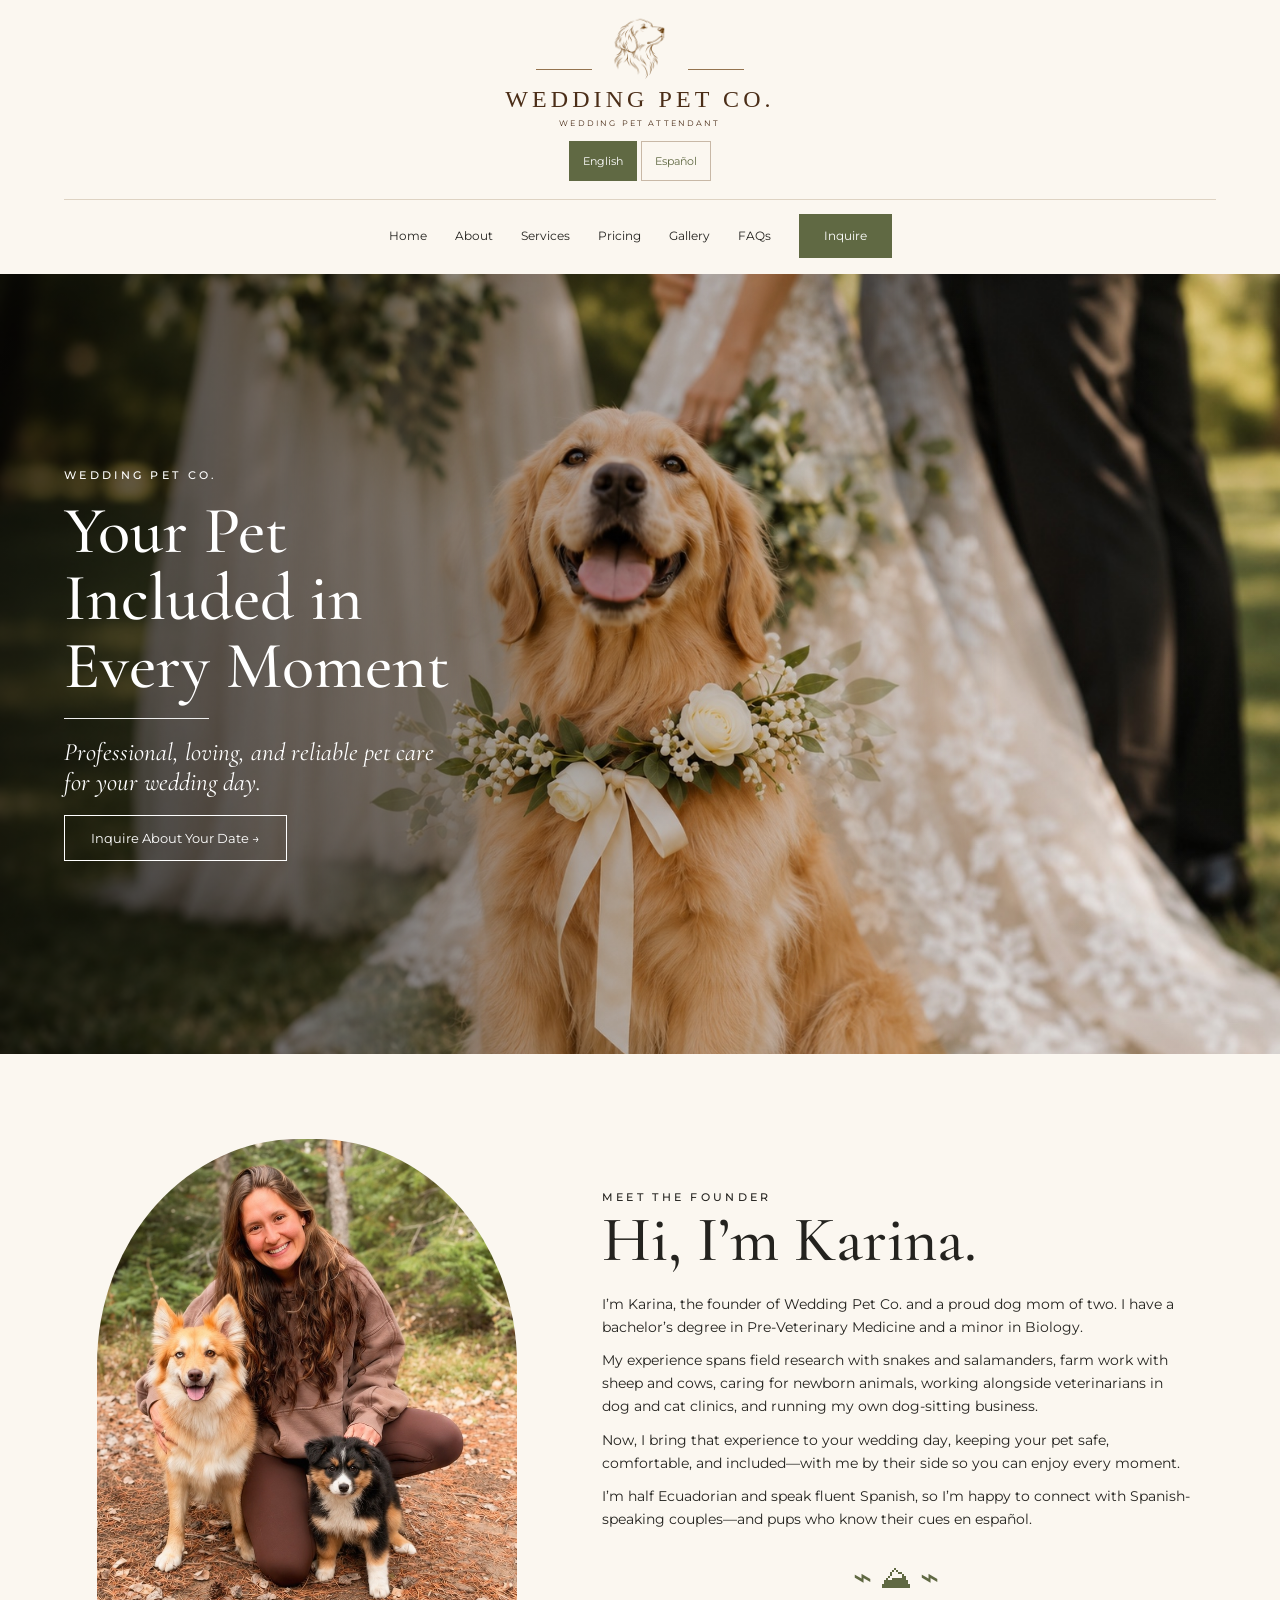
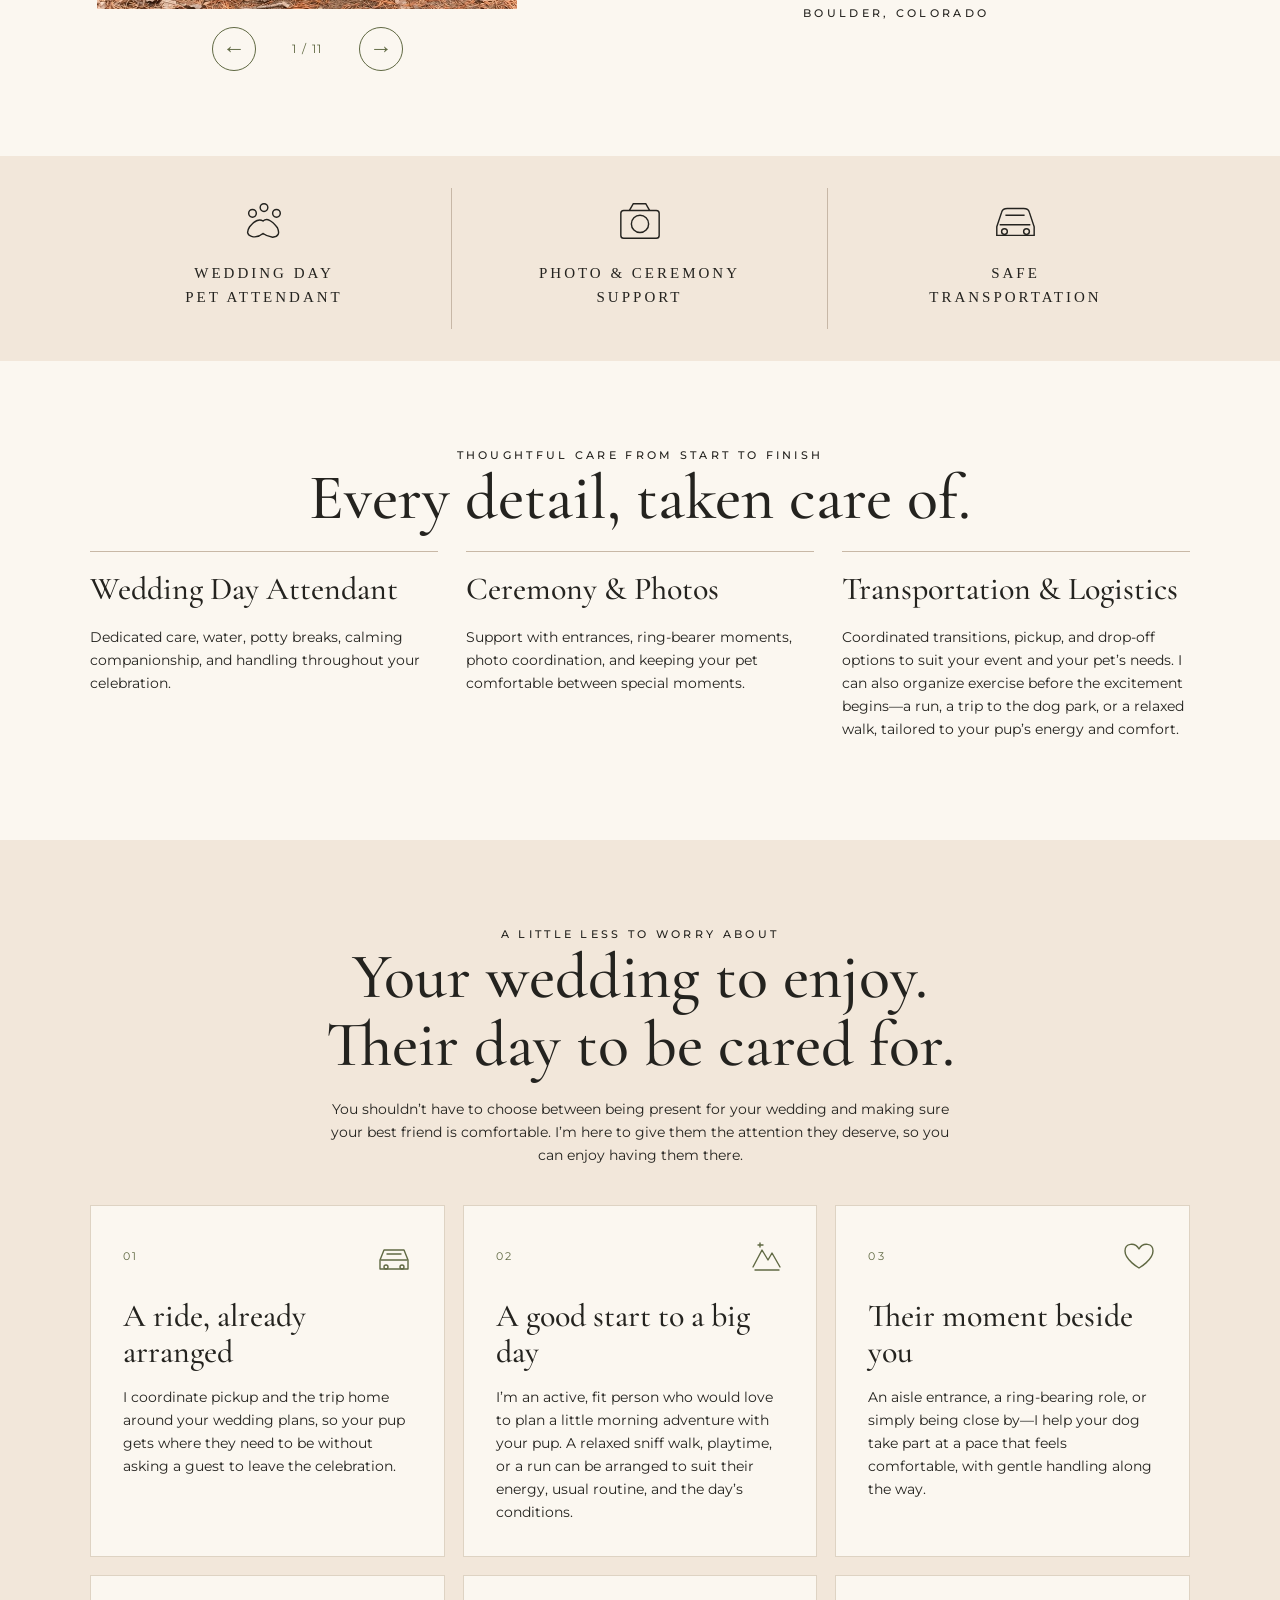
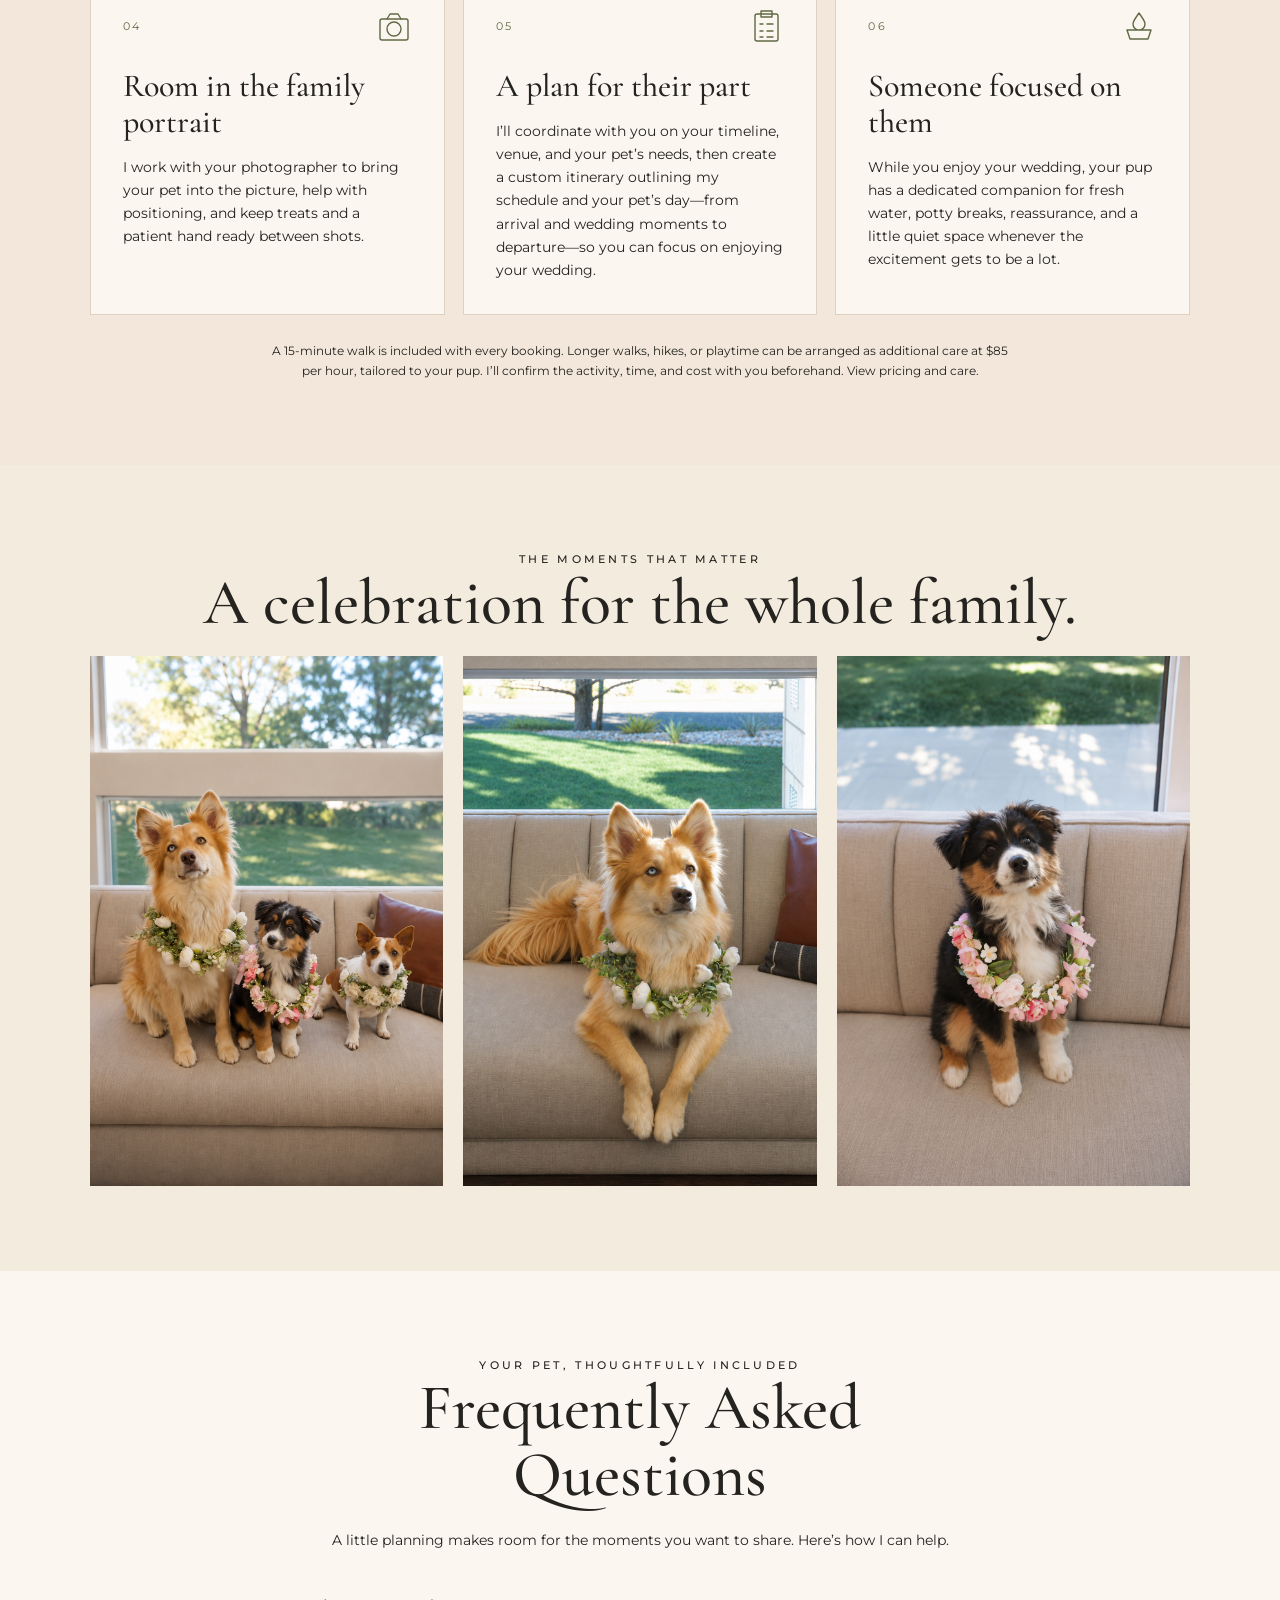
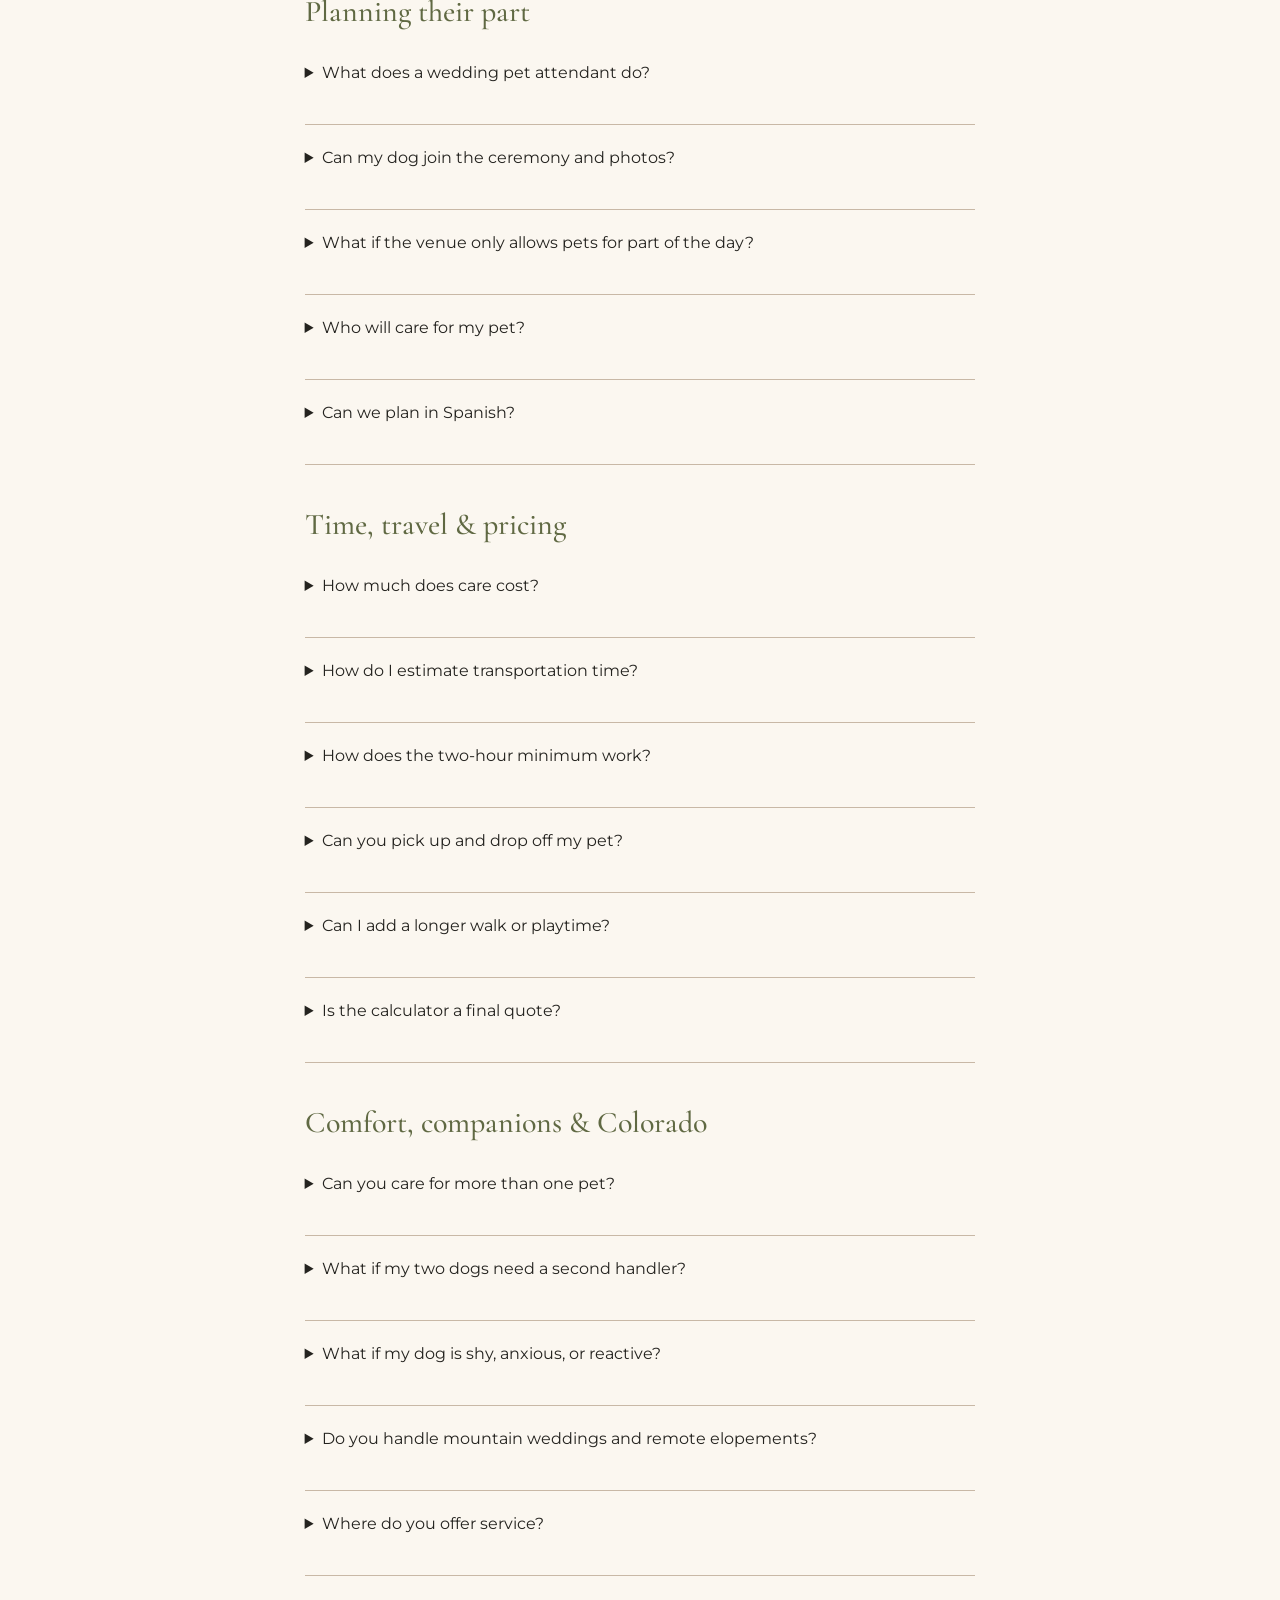
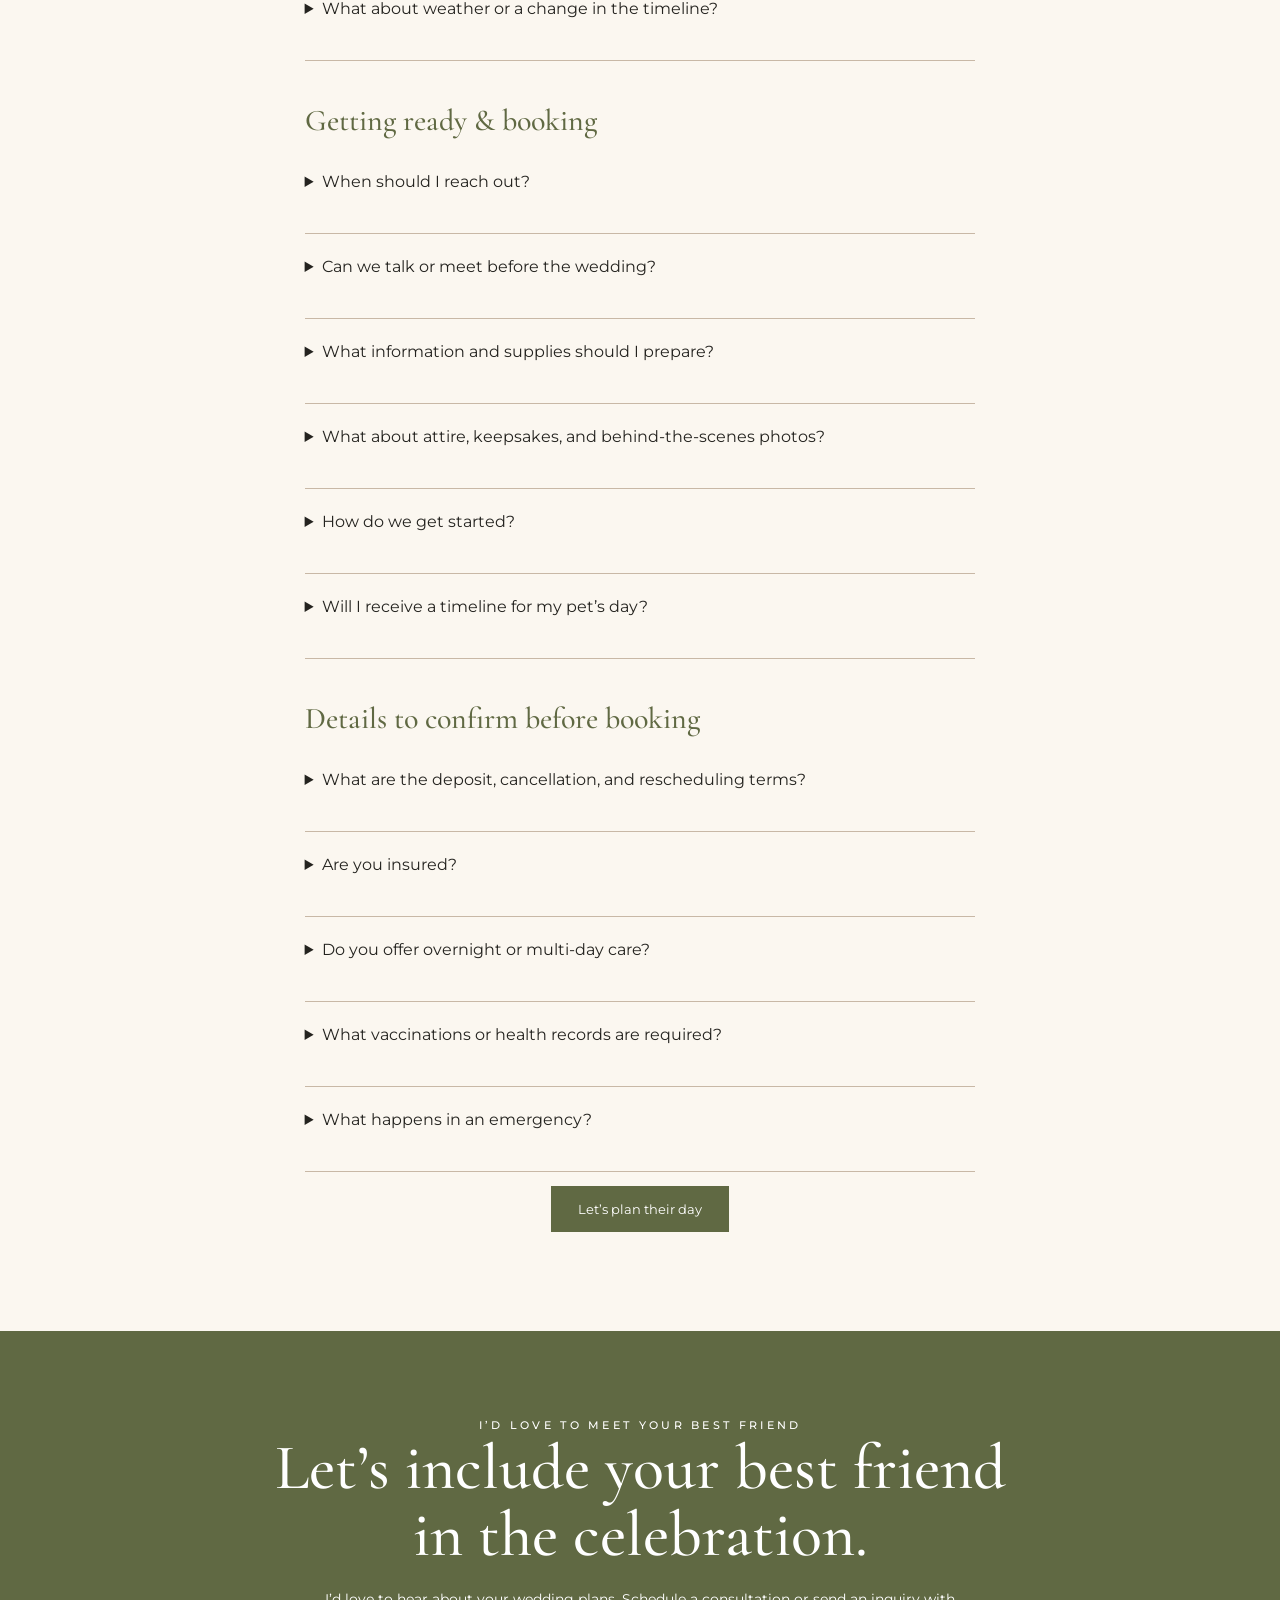
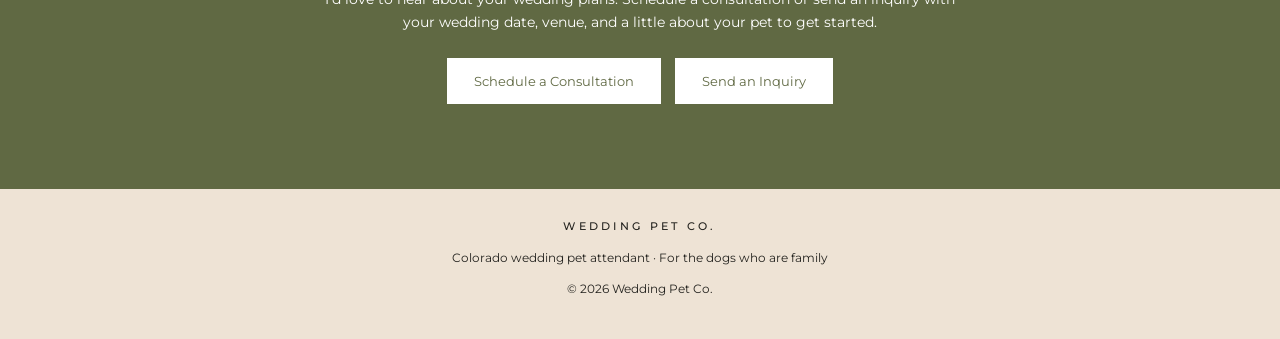
==== index.html @ 9d609393 "Replace pricing calculator with simple hourly care, included mileage and tailored exercise" ====
<!DOCTYPE html><html lang="en"><head><meta charset="UTF-8"><meta name="viewport" content="width=device-width,initial-scale=1"><meta name="description" content="Wedding Pet Co. — loving wedding day pet attendant services based in Colorado."><title>Wedding Pet Co. | Wedding Pet Attendants</title><link rel="preconnect" href="https://fonts.googleapis.com"><link href="https://fonts.googleapis.com/css2?family=Cormorant+Garamond:wght@400;500;600&family=Montserrat:wght@400;500&display=swap" rel="stylesheet"><style>
:root{--cream:#fbf7f0;--olive:#606943;--ink:#24231f;--sand:#f2e7da}*{box-sizing:border-box}html{scroll-behavior:smooth}body{margin:0;background:var(--cream);color:var(--ink);font:14px/1.65 Montserrat,Arial,sans-serif}a{text-decoration:none;color:inherit}h1,h2,h3{font-family:'Cormorant Garamond',Georgia,serif;font-weight:500;line-height:1.05;margin:0 0 20px}h1{font-size:clamp(56px,7vw,104px)}h2{font-size:clamp(42px,5vw,72px)}h3{font-size:32px}.eyebrow{letter-spacing:.3em;text-transform:uppercase;font-size:11px;font-weight:500}.btn{display:inline-block;background:var(--olive);border:1px solid var(--olive);color:white;padding:14px 26px;font:13px Montserrat,sans-serif;cursor:pointer}.btn.light{background:transparent;border-color:white}.btn:hover{opacity:.86}header{min-height:125px;padding:17px 5%;display:flex;align-items:center;justify-content:space-between;gap:15px}nav{display:flex;align-items:center;gap:27px}nav a{font-size:13px}.brand{text-align:center;min-width:260px;line-height:1.1}.brand svg{display:block;width:94px;height:88px;margin:0 auto 5px}.brand strong{font:400 30px Georgia,serif;letter-spacing:.14em}.brand small{display:block;letter-spacing:.32em;font-size:9px;margin-top:7px}.hero{min-height:630px;position:relative;background:#73755b url('wedding-dog.jpg') center 45%/cover no-repeat;display:flex;align-items:center;color:white}.hero:before{content:'';position:absolute;inset:0;background:linear-gradient(90deg,rgba(0,0,0,.59),rgba(0,0,0,.08) 78%)}.hero>div{position:relative;padding:70px 7%;max-width:680px}.hero p{font:italic 29px/1.2 'Cormorant Garamond',Georgia,serif;max-width:360px}.rule{border-top:1px solid #eee;width:145px;margin:26px 0}.section{padding:85px 7%}.about{display:grid;grid-template-columns:.85fr 1.15fr;align-items:center;gap:7%}.portrait{max-width:420px;margin:auto;border:1px solid #b9a892;padding:8px;border-radius:48% 48% 0 0}.portrait img{display:block;width:100%;height:470px;object-fit:cover;border-radius:48% 48% 0 0}.about p{margin:10px 0}.mountains{text-align:center;font-size:32px;color:var(--olive);margin:20px 0 0}.center{text-align:center}.service-strip{background:var(--sand);display:grid;grid-template-columns:repeat(3,1fr);padding:32px 6%}.service-strip>div{text-align:center;padding:10px 22px;border-right:1px solid #c7b7a6}.service-strip>div:last-child{border:0}.service-strip svg{height:46px;width:46px;stroke:currentColor;stroke-width:1.5;fill:none}.service-strip h3{font:15px/1.6 Georgia,serif;letter-spacing:.2em;text-transform:uppercase;margin:10px 0}.columns{display:grid;grid-template-columns:repeat(3,1fr);gap:28px}.columns article{border-top:1px solid #c8b8a6;padding-top:20px}.gallery{background:#f4ebdf}.gallery-grid{display:grid;grid-template-columns:1fr 1fr;gap:20px}.gallery img{width:100%;height:420px;object-fit:cover}.faq{max-width:850px;margin:auto}.faq details{border-bottom:1px solid #c8b8a6;padding:20px 0}.faq summary{cursor:pointer;font-size:16px}.contact{background:var(--olive);color:white;text-align:center}.contact p{max-width:650px;margin:0 auto 24px}.contact .btn{background:white;color:var(--olive);border-color:white}form{max-width:600px;margin:25px auto;display:grid;gap:14px;text-align:left}label{display:block;font-size:12px}input,textarea{width:100%;padding:12px;margin-top:5px;border:1px solid #c9c5b9;font:14px Montserrat,sans-serif}form button{justify-self:start}footer{text-align:center;padding:28px;background:#eee3d5;font-size:12px}@media(max-width:900px){header{justify-content:center;flex-wrap:wrap}.brand{order:-1;width:100%}nav{gap:16px}.about{grid-template-columns:1fr}.columns{grid-template-columns:1fr}}@media(max-width:600px){nav{flex-wrap:wrap;justify-content:center}nav a{font-size:11px}.brand strong{font-size:24px}.hero{min-height:540px;background-position:57% center}.hero:before{background:linear-gradient(90deg,rgba(0,0,0,.68),rgba(0,0,0,.08))}.hero>div{padding:40px 6%}.section{padding:60px 6%}.portrait img{height:390px}.service-strip{grid-template-columns:1fr}.service-strip>div{border-right:0;border-bottom:1px solid #c7b7a6}.gallery-grid{grid-template-columns:1fr}.gallery img{height:310px}}

/* Keep the opening message and the entire photo visible. */
header{min-height:100px;padding:10px 5%}
.brand svg{width:60px;height:53px;margin-bottom:3px}
.brand strong{font-size:24px}
.brand small{font-size:8px;margin-top:4px}
.hero{min-height:560px;height:calc(100svh - 100px);max-height:780px;background:#555d40;isolation:isolate}
.hero:before{background:linear-gradient(90deg,#555d40 0%,rgba(85,93,64,.9) 35%,transparent 65%);z-index:0}
.hero:after{content:'';position:absolute;inset:0 0 0 43%;background:url('wedding-dog.jpg') center / contain no-repeat;z-index:-1}
.hero>div{padding:30px 5%;max-width:56%;z-index:1}
.hero h1{font-size:clamp(52px,5.2vw,78px);line-height:1.02;margin:12px 0 18px}
.hero p{font-size:25px;margin:18px 0;max-width:380px}
.hero .rule{margin:18px 0}
.gallery-grid{align-items:start}
.gallery img{display:block;width:100%;height:auto;object-fit:contain}
@media(max-width:900px){
header{min-height:100px;gap:8px;padding:10px 4%}
.brand{min-width:0;width:auto;order:0}
.brand strong{font-size:20px}
nav{gap:12px}nav a{font-size:11px}nav .btn{padding:10px 14px}
.hero>div{max-width:58%;padding:25px 4%}
.hero h1{font-size:clamp(46px,6vw,60px)}
}
@media(max-width:600px){
header{display:grid;grid-template-columns:1fr 1fr;gap:10px;padding:10px 5%}
.brand{grid-column:1/-1;grid-row:1}
.brand svg{width:46px;height:42px}
nav{gap:14px}.brand strong{font-size:21px}
.hero{height:auto;max-height:none;min-height:0;display:flex;flex-direction:column;background:var(--olive)}
.hero:before{display:none}
.hero:after{position:relative;inset:auto;order:-1;width:100%;height:380px;background-color:var(--sand);z-index:0}
.hero>div{max-width:100%;width:100%;padding:28px 6% 34px}
.hero h1{font-size:clamp(44px,10vw,60px)}
.hero p{font-size:24px}
.gallery img{height:auto}
}


/* Full-width photograph behind the opening message. */
.hero{background:#555d40 url('wedding-dog.jpg') center top / cover no-repeat}
.hero:after{display:none}
.hero:before{display:block;z-index:0;background:linear-gradient(90deg,rgba(0,0,0,.66),rgba(0,0,0,.24) 48%,rgba(0,0,0,.03) 78%)}
@media(max-width:600px){
.hero{min-height:620px;height:calc(100svh - 150px);max-height:none;flex-direction:row;background-position:55% top}
.hero:after{display:none}
.hero:before{display:block;background:linear-gradient(90deg,rgba(0,0,0,.7),rgba(0,0,0,.2))}
.hero>div{padding:32px 6%;max-width:100%}
.hero h1{font-size:clamp(42px,9vw,54px)}
}

/* Pull back the portrait while blending the photo across the full hero. */
.hero{background-position:center 20%}
.hero:after{display:block;position:absolute;inset:0;z-index:-1;background:url('wedding-dog.jpg') center top / auto 135% no-repeat;mask-image:linear-gradient(90deg,transparent 22%,#000 38%,#000 62%,transparent 78%)}
.hero:before{background:linear-gradient(90deg,rgba(0,0,0,.7),rgba(0,0,0,.3) 40%,rgba(0,0,0,.05) 78%)}
@media(max-width:600px){.hero:after{display:block;position:absolute;inset:0;order:0;width:auto;height:auto;background-size:auto 115%;background-position:55% top;mask-image:none}}
.portrait{overflow:hidden}.portrait img{filter:grayscale(1);transform:scale(1.13);transform-origin:50% 42%}

.brand-mark{display:flex;align-items:center;justify-content:center;gap:15px;margin:0 auto 5px}
.brand-mark:before,.brand-mark:after{content:'';display:block;width:47px;height:1px;background:#a58b6b}
.brand .brand-mark svg{width:66px;height:58px;margin:0}
@media(max-width:600px){.brand .brand-mark svg{width:54px;height:48px}.brand-mark{gap:12px}.brand-mark:before,.brand-mark:after{width:36px}}

.brand{color:#4b2e18}
.brand strong{font-weight:400;letter-spacing:.17em}
.brand small{letter-spacing:.27em;font-size:8px;margin-top:6px}
.brand-mark{align-items:flex-end;gap:12px;margin-bottom:6px}
.brand-mark:before,.brand-mark:after{width:56px;background:#94734f;margin-bottom:10px}
.brand .brand-mark svg{width:72px;height:62px}
@media(max-width:900px){.brand strong{font-size:20px}.brand small{font-size:6.5px;letter-spacing:.2em}.brand-mark:before,.brand-mark:after{width:43px}}
@media(max-width:600px){.brand strong{font-size:21px}.brand small{font-size:6.5px}.brand .brand-mark svg{width:60px;height:52px}.brand-mark:before,.brand-mark:after{width:42px;margin-bottom:8px}}

.portrait img{filter:none}
.gallery-grid{align-items:stretch}
.gallery img{width:100%;height:100%;aspect-ratio:4/5;object-fit:cover;object-position:center 40%}
@media(max-width:600px){.gallery img{height:auto;aspect-ratio:4/5}}
</style><style>/* Center the identity above one unified navigation row. */
header#home{display:flex;flex-direction:column;justify-content:center;align-items:center;gap:18px;padding:18px 5% 16px}
header#home>.brand{order:0;width:auto;min-width:0}
header#home>.site-nav{display:flex;align-items:center;justify-content:center;flex-wrap:wrap;gap:8px 28px;width:100%;padding-top:14px;border-top:1px solid #ded3c3}
header#home>.site-nav>a{display:inline-flex;align-items:center;justify-content:center;min-height:44px;font-size:12px}
header#home>.site-nav>a[aria-current="page"]{text-decoration:underline;text-underline-offset:6px}
header#home>.site-nav>.btn{padding:10px 24px}
@media(max-width:600px){
header#home{display:flex;gap:13px;padding:16px 6% 12px}
header#home>.brand{width:auto}
header#home>.site-nav{display:grid;grid-template-columns:repeat(4,minmax(0,1fr));gap:4px 6px;padding-top:10px}
header#home>.site-nav>a{font-size:11px;min-height:44px}
header#home>.site-nav>.btn{grid-column:3/5;padding:10px 14px}
}
</style><style>.pet-benefits{background:var(--sand)}.pet-benefits-intro{max-width:760px;margin:0 auto 38px;text-align:center}.pet-benefits-intro p{max-width:640px;margin:18px auto 0}.pet-benefits-grid{display:grid;grid-template-columns:repeat(3,minmax(0,1fr));gap:18px;max-width:1240px;margin:auto}.pet-benefit{padding:32px;background:var(--cream);border:1px solid #ded3c3}.pet-benefit-top{display:flex;align-items:center;justify-content:space-between;color:var(--olive);margin-bottom:24px}.pet-benefit-top span{font-size:11px;letter-spacing:.2em}.pet-benefit svg{width:36px;height:36px;fill:none;stroke:currentColor;stroke-width:1.4;stroke-linecap:round;stroke-linejoin:round}.pet-benefit h3{font-size:32px;line-height:1.12;margin-bottom:16px}.pet-benefit p{margin:0}.pet-benefits-note{max-width:750px;margin:26px auto 0;text-align:center;font-size:12px}.pet-benefits-note a{text-decoration:underline;text-underline-offset:3px}@media(max-width:900px){.pet-benefits-grid{grid-template-columns:repeat(2,minmax(0,1fr))}}@media(max-width:600px){.pet-benefits-grid{grid-template-columns:1fr}.pet-benefit{padding:26px}.pet-benefit-top{margin-bottom:18px}}</style><style>.care-credentials{margin:-5px 0 0;color:var(--olive);font-size:11px;letter-spacing:.08em;text-align:center;line-height:1.5}@media(max-width:600px){.care-credentials{font-size:10px;letter-spacing:.04em;margin:0;max-width:100%}}</style><style>
.mobile-menu-toggle{display:none}
@media(max-width:600px){
header#home>.mobile-menu-toggle{display:flex;align-items:center;justify-content:center;gap:10px;width:100%;min-height:46px;border:1px solid #c8b8a6;background:transparent;color:var(--ink);font:12px Montserrat,Arial,sans-serif;letter-spacing:.1em;cursor:pointer}
.mobile-menu-icon{font-size:19px;line-height:1}
header#home.menu-ready>.site-nav{display:none}
header#home.menu-ready.menu-open>.site-nav{display:flex;flex-direction:column;gap:0;padding:8px 14px 14px;border:1px solid #ded3c3;background:var(--cream)}
header#home.menu-open>.site-nav>a{width:100%;min-height:46px;font-size:13px;border-bottom:1px solid #e7ded2}
header#home.menu-open>.site-nav>.btn{margin-top:10px;border-bottom:1px solid var(--olive)}
.mobile-menu-toggle:focus-visible,.site-nav a:focus-visible{outline:2px solid var(--olive);outline-offset:3px}
}
</style><style id="interaction-feedback">
a,button,summary,input,textarea,select{transition:color .2s ease,background-color .2s ease,border-color .2s ease,box-shadow .2s ease,transform .2s ease,text-decoration-color .2s ease}
a:not(.btn):not(.brand){text-decoration:underline;text-decoration-color:transparent;text-underline-offset:5px}
a:focus-visible,button:focus-visible,summary:focus-visible,input:focus-visible,textarea:focus-visible,select:focus-visible{outline:2px solid #a58b6b;outline-offset:4px}
a:not(.btn):not(.brand):focus-visible{text-decoration-color:currentColor}
.btn:active,button:active{transform:translateY(1px)}
@media(hover:hover) and (pointer:fine){
a:not(.btn):not(.brand):hover{color:var(--olive);text-decoration-color:currentColor}
.contact a:not(.btn):hover{color:white}
a.brand:hover{transform:translateY(-2px)}
.btn:hover,button:hover{transform:translateY(-2px);box-shadow:0 5px 12px rgba(36,35,31,.13);opacity:1;filter:brightness(.96)}
summary:hover{color:var(--olive);background:rgba(96,105,67,.06)}
input:hover,textarea:hover,select:hover{border-color:var(--olive)}
}
@media(prefers-reduced-motion:reduce){html{scroll-behavior:auto}a,button,summary,input,textarea,select{transition:none!important;transform:none!important}}
</style><style>/* Bring Karina and both dogs closer within the founder portrait. */#about .portrait img{transform:scale(1.3);transform-origin:50% 34%;object-position:50% 42%}</style><style>/* Keep stacked founder content within its section on phones and tablets. */@media(max-width:900px){#about.about{column-gap:0;row-gap:36px;height:auto;min-height:0}#about.about>div{min-width:0}#about .mountains{margin:26px 0 4px;line-height:1.3}#about .mountains+.eyebrow{line-height:1.6;margin-bottom:4px}}</style><link rel="stylesheet" href="language.css"><script src="language.js" defer></script><style>/* Give the outdoor wedding pair a balanced frame and softer shared palette. */#gallery img.gallery-balanced{display:block;width:100%;height:auto;aspect-ratio:1;object-fit:cover;align-self:start}#gallery img.gallery-iga{object-position:50% 50%}#gallery img.gallery-mountain{object-position:50% 70%;filter:grayscale(1) sepia(.18) brightness(1.12) contrast(.94)}</style><style>#gallery .gallery-grid{grid-template-columns:repeat(3,minmax(0,1fr));gap:20px}@media(max-width:600px){#gallery .gallery-grid{grid-template-columns:1fr}}</style><style>
#about .about-carousel{min-width:0;align-self:start}
#about .about-carousel-track{padding:0;border:0;display:flex;width:100%;overflow-x:auto;overflow-y:hidden;scroll-snap-type:x mandatory;scrollbar-width:none;scroll-behavior:smooth;overscroll-behavior-x:contain}
#about .about-carousel-track::-webkit-scrollbar{display:none}
#about .about-photo-slide{flex:0 0 100%;min-width:0;overflow:hidden;scroll-snap-align:start;scroll-snap-stop:always}#about .about-carousel-track img{display:block;width:100%;min-width:0;height:470px;object-fit:cover;object-position:center;transform:none}
#about .about-photo-slide:first-child img{transform:scale(1.3);transform-origin:50% 34%;object-position:50% 42%;clip-path:inset(0)}
#about .about-carousel-track img[src="about-bottle-feeding.jpg"]{transform:scale(1.22);transform-origin:78% 0;object-position:center top}

#about .about-carousel-controls{display:flex;align-items:center;justify-content:center;gap:24px;margin-top:18px;color:var(--olive)}
#about .about-carousel-controls button{display:grid;place-items:center;width:44px;height:44px;border:1px solid var(--olive);border-radius:50%;background:transparent;color:var(--olive);font-size:23px;cursor:pointer;transition:background .2s,color .2s,transform .2s}
#about .about-carousel-controls button:hover{background:var(--olive);color:var(--cream);transform:translateY(-2px)}
#about .about-carousel-controls button:focus-visible,#about .about-carousel-track:focus-visible{outline:2px solid var(--olive);outline-offset:4px}
#about .about-photo-count{min-width:55px;text-align:center;font-size:12px;letter-spacing:.12em}
@media(max-width:900px){#about .about-carousel{width:min(100%,390px);margin:auto}#about .about-carousel-track img{height:490px}}
@media(max-width:600px){#about .about-carousel-track img{height:440px}}
@media(prefers-reduced-motion:reduce){#about .about-carousel-track{scroll-behavior:auto}#about .about-carousel-controls button{transition:none}}
</style><style>.faq-group{margin-top:42px}.faq-group h3{color:var(--olive);font-size:30px;line-height:1.2;margin-bottom:10px}.faq summary{min-height:44px;line-height:1.6;padding-right:8px}.faq p{overflow-wrap:anywhere}.faq a:not(.btn){text-decoration:underline}@media(max-width:600px){.faq-group{margin-top:30px}.faq summary{font-size:15px}}</style></head><body><header id="home"><a href="#home" class="brand" aria-label="Wedding Pet Co. homepage"><span class="brand-mark"><svg viewBox="190 65 225 260" role="img" aria-label="Wedding Pet Co. golden retriever logo"><image href="[data-uri]" width="600" height="400"/></svg></span><strong>WEDDING PET CO.</strong><small>WEDDING PET ATTENDANT</small></a><div class="language-switch" role="group" aria-label="Language / Idioma"><button type="button" data-lang="en" lang="en" aria-pressed="true">English</button><button type="button" data-lang="es" lang="es" aria-pressed="false">Español</button></div><button class="mobile-menu-toggle" id="mobile-menu-toggle" type="button" aria-expanded="false" aria-controls="main-navigation"><span class="mobile-menu-icon" aria-hidden="true">☰</span><span>Menu</span></button><nav class="site-nav" id="main-navigation" aria-label="Main navigation"><a href="#home">Home</a><a href="#about">About</a><a href="#services">Services</a><a href="pricing.html">Pricing</a><a href="#gallery">Gallery</a><a href="#faqs">FAQs</a><a href="inquiry.html" class="btn">Inquire</a></nav></header><main><section class="hero"><div><div class="eyebrow">Wedding Pet Co.</div><h1>Your Pet<br>Included in<br>Every Moment</h1><div class="rule"></div><p>Professional, loving, and reliable pet care for your wedding day.</p><a class="btn light" href="#inquire">Inquire About Your Date →</a></div></section><section class="section about" id="about"><div class="about-carousel" role="region" aria-label="Photos of Karina" aria-roledescription="carousel"><div class="portrait about-carousel-track" tabindex="0" aria-label="Use the arrow keys or swipe to browse photos"><div class="about-photo-slide"><img src="founder-dogs.jpg" alt="Karina with her two dogs in the Colorado forest" width="1050" height="1400" decoding="async"></div><div class="about-photo-slide"><img src="about-graduation.jpg" alt="Karina celebrating her graduation" width="1050" height="1400" loading="lazy" decoding="async"></div><div class="about-photo-slide"><img src="about-calf.jpg" alt="Karina with a calf in a pasture" width="1050" height="1400" loading="lazy" decoding="async"></div><div class="about-photo-slide"><img src="about-bottle-feeding.jpg" alt="Karina bottle-feeding a young animal" width="1050" height="1400" loading="lazy" decoding="async"></div><div class="about-photo-slide"><img src="about-field-research.jpg" alt="Karina holding a snake during field research" width="1050" height="1400" loading="lazy" decoding="async"></div><div class="about-photo-slide"><img src="about-horse.jpg" alt="Karina spending time with a horse" width="1050" height="1400" loading="lazy" decoding="async"></div><div class="about-photo-slide"><img src="about-farm-team.jpg" alt="Karina working with an animal care team on a dairy farm" width="1050" height="1400" loading="lazy" decoding="async"></div><div class="about-photo-slide"><img src="about-lamb.jpg" alt="A lamb resting in Karina’s lap" width="1050" height="1400" loading="lazy" decoding="async"></div><div class="about-photo-slide"><img src="about-white-horse.jpg" alt="Karina with a white horse" width="1050" height="1400" loading="lazy" decoding="async"></div><div class="about-photo-slide"><img src="about-sheep-barn.jpg" alt="Karina visiting a sheep barn" width="1050" height="1400" loading="lazy" decoding="async"></div><div class="about-photo-slide"><img src="about-cattle-care.jpg" alt="Karina assisting with cattle care" width="1050" height="1400" loading="lazy" decoding="async"></div></div><div class="about-carousel-controls"><button type="button" class="about-photo-prev" aria-label="Previous photo">←</button><span class="about-photo-count" aria-live="polite" aria-atomic="true">1 / 11</span><button type="button" class="about-photo-next" aria-label="Next photo">→</button></div></div><div><div class="eyebrow">Meet the founder</div><h2>Hi, I’m Karina.</h2><p>I’m Karina, the founder of Wedding Pet Co. and a proud dog mom of two. I have a bachelor’s degree in Pre-Veterinary Medicine and a minor in Biology.</p><p>My experience spans field research with snakes and salamanders, farm work with sheep and cows, caring for newborn animals, working alongside veterinarians in dog and cat clinics, and running my own dog-sitting business.</p><p>Now, I bring that experience to your wedding day, keeping your pet safe, comfortable, and included—with me by their side so you can enjoy every moment.</p><p>I’m half Ecuadorian and speak fluent Spanish, so I’m happy to connect with Spanish-speaking couples—and pups who know their cues en español.</p><div class="mountains">⌁ ⛰ ⌁</div><div class="eyebrow center">Boulder, Colorado</div></div></section><section class="service-strip"><div><svg viewBox="0 0 48 48"><circle cx="12" cy="16" r="4"/><circle cx="24" cy="10" r="4"/><circle cx="37" cy="16" r="4"/><path d="M9 30Q17 20 23 24Q29 19 38 31Q42 40 33 41Q27 40 23 37Q17 42 11 40Q4 38 9 30Z"/></svg><h3>Wedding Day<br>Pet Attendant</h3></div><div><svg viewBox="0 0 48 48"><rect x="4" y="13" width="40" height="29" rx="3"/><path d="M13 13l4-7h13l4 7"/><circle cx="24" cy="27" r="9"/></svg><h3>Photo & Ceremony<br>Support</h3></div><div><svg viewBox="0 0 48 48"><path d="M5 30l5-15q1-4 6-4h17q5 0 6 4l5 15v9H5Z"/><path d="M8 28h32M14 18h20"/><circle cx="13" cy="35" r="3"/><circle cx="36" cy="35" r="3"/></svg><h3>Safe<br>Transportation</h3></div></section><section class="section" id="services"><div class="center"><div class="eyebrow">Thoughtful care from start to finish</div><h2>Every detail, taken care of.</h2></div><div class="columns"><article><h3>Wedding Day Attendant</h3><p>Dedicated care, water, potty breaks, calming companionship, and handling throughout your celebration.</p></article><article><h3>Ceremony & Photos</h3><p>Support with entrances, ring-bearer moments, photo coordination, and keeping your pet comfortable between special moments.</p></article><article><h3>Transportation & Logistics</h3><p>Coordinated transitions, pickup, and drop-off options to suit your event and your pet’s needs. I can also organize exercise before the excitement begins—a run, a trip to the dog park, or a relaxed walk, tailored to your pup’s energy and comfort.</p></article></div></section><section class="section pet-benefits" aria-labelledby="pet-benefits-title"><div class="pet-benefits-intro"><div class="eyebrow">A little less to worry about</div><h2 id="pet-benefits-title">Your wedding to enjoy.<br>Their day to be cared for.</h2><p>You shouldn’t have to choose between being present for your wedding and making sure your best friend is comfortable. I’m here to give them the attention they deserve, so you can enjoy having them there.</p></div><div class="pet-benefits-grid"><article class="pet-benefit"><div class="pet-benefit-top"><span>01</span><svg viewBox="0 0 36 36" aria-hidden="true"><path d="M4 22l4-10h20l4 10v9H4Z"/><path d="M5 22h26M11 16h14"/><circle cx="10" cy="29" r="2"/><circle cx="26" cy="29" r="2"/></svg></div><h3>A ride, already arranged</h3><p>I coordinate pickup and the trip home around your wedding plans, so your pup gets where they need to be without asking a guest to leave the celebration.</p></article><article class="pet-benefit"><div class="pet-benefit-top"><span>02</span><svg viewBox="0 0 36 36" aria-hidden="true"><path d="M5 29l9-17 6 10 4-7 8 14M10 7h5M12 5v4"/><path d="M7 32h24"/></svg></div><h3>A good start to a big day</h3><p>I’m an active, fit person who would love to plan a little morning adventure with your pup. A relaxed sniff walk, playtime, or a run can be arranged to suit their energy, usual routine, and the day’s conditions.</p></article><article class="pet-benefit"><div class="pet-benefit-top"><span>03</span><svg viewBox="0 0 36 36" aria-hidden="true"><path d="M18 30S4 22 4 13c0-8 10-9 14-2 4-7 14-6 14 2 0 9-14 17-14 17Z"/></svg></div><h3>Their moment beside you</h3><p>An aisle entrance, a ring-bearing role, or simply being close by—I help your dog take part at a pace that feels comfortable, with gentle handling along the way.</p></article><article class="pet-benefit"><div class="pet-benefit-top"><span>04</span><svg viewBox="0 0 36 36" aria-hidden="true"><rect x="4" y="11" width="28" height="21" rx="2"/><path d="M11 11l3-5h8l3 5"/><circle cx="18" cy="21" r="7"/></svg></div><h3>Room in the family portrait</h3><p>I work with your photographer to bring your pet into the picture, help with positioning, and keep treats and a patient hand ready between shots.</p></article><article class="pet-benefit"><div class="pet-benefit-top"><span>05</span><svg viewBox="0 0 36 36" aria-hidden="true"><rect x="7" y="6" width="23" height="27" rx="2"/><path d="M13 6V3h11v6H13ZM12 16h3m4 0h6m-13 7h3m4 0h6m-13 6h3m4 0h6"/></svg></div><h3>A plan for their part</h3><p>I’ll coordinate with you on your timeline, venue, and your pet’s needs, then create a custom itinerary outlining my schedule and your pet’s day—from arrival and wedding moments to departure—so you can focus on enjoying your wedding.</p></article><article class="pet-benefit"><div class="pet-benefit-top"><span>06</span><svg viewBox="0 0 36 36" aria-hidden="true"><path d="M6 22h24l-3 9H9ZM18 5c-4 6-6 8-6 11a6 6 0 0012 0c0-3-2-5-6-11Z"/></svg></div><h3>Someone focused on them</h3><p>While you enjoy your wedding, your pup has a dedicated companion for fresh water, potty breaks, reassurance, and a little quiet space whenever the excitement gets to be a lot.</p></article></div><p class="pet-benefits-note">A 15-minute walk is included with every booking. Longer walks, hikes, or playtime can be arranged as additional care at $85 per hour, tailored to your pup. I’ll confirm the activity, time, and cost with you beforehand. <a href="pricing.html">View pricing and care</a>.</p></section><section class="section gallery" id="gallery"><div class="center"><div class="eyebrow">The moments that matter</div><h2>A celebration for the whole family.</h2></div><div class="gallery-grid"><img src="three-floral-dogs.jpg" alt="Three dogs wearing floral wreaths on a sofa" loading="lazy" decoding="async" width="1024" height="1536" style="height:auto;aspect-ratio:auto;object-fit:contain;align-self:start"><img src="dog-on-sofa-clean.jpg" alt="Golden dog wearing a white floral collar relaxing on a sofa" loading="lazy" decoding="async" width="1024" height="1536" style="height:auto;aspect-ratio:auto;object-fit:contain;align-self:start"><img src="tricolor-puppy.jpg" alt="Tricolor puppy wearing a pink floral wreath" loading="lazy" decoding="async" width="1024" height="1536" style="height:auto;aspect-ratio:auto;object-fit:contain;align-self:start"></div></section><section class="section faq" id="faqs" aria-labelledby="faq-title"><div class="center"><div class="eyebrow">Your pet, thoughtfully included</div><h2 id="faq-title">Frequently Asked Questions</h2><p>A little planning makes room for the moments you want to share. Here’s how I can help.</p></div><div class="faq-group"><h3>Planning their part</h3><details><summary>What does a wedding pet attendant do?</summary><p>I give your pet a person of their own while you celebrate. That can mean pickup, help with the ceremony and portraits, water and potty breaks, quiet company, and a ride to their agreed dropoff location. We’ll plan their part around your timeline and their comfort.</p></details><details><summary>Can my dog join the ceremony and photos?</summary><p>Yes. From a short portrait visit to a walk down the aisle, I can help with leashes, positioning, and transitions alongside your planner and photographer. We’ll choose a role that fits your dog and your venue’s rules.</p></details><details><summary>What if the venue only allows pets for part of the day?</summary><p>Their visit can be planned around the moments the venue permits, followed by transportation to the agreed caregiver or dropoff address. Please check the venue’s pet rules before we plan their arrival.</p></details><details><summary>Who will care for my pet?</summary><p>I’m Karina, the owner and primary handler behind Wedding Pet Co. You’ll plan directly with me, and I’ll be there caring for your pet. My background includes veterinary and zoology work and hands-on care with livestock, which shapes my patient, attentive approach.</p><p>If a second handler is needed for additional dogs, I’ll discuss that with you and confirm who will be helping before booking. Any second handler I bring will be a personal friend with a background in veterinary medicine, and I’ll be there working alongside them to care for your dogs.</p></details><details><summary>Can we plan in Spanish?</summary><p>¡Sí! I’m bilingual in English and Spanish. Let me know which language you prefer for discussing your wedding and your pet’s routine.</p></details></div><div class="faq-group"><h3>Time, travel &amp; pricing</h3><details><summary>How much does care cost?</summary><p>Estimate the time your pet will spend at the wedding, the full round-trip driving time, and any optional extra exercise:</p><ul><li>Wedding attendance: $85/hour.</li><li>Driving: $85/hour, billed for the full route from Boulder and back.</li><li>Optional extra exercise: $42.50 for 30 minutes or $85 for 1 hour.</li><li>One pet is included; each additional pet is a flat $100.</li></ul><p>The combined time has a two-hour minimum ($170 for one pet) and is rounded up to the next half hour.</p><p><a href="pricing.html?lang=en#estimator-heading" style="text-decoration:underline">Click here to estimate your cost →</a></p></details><details><summary>How do I estimate transportation time?</summary><p><a href="https://www.google.com/maps/dir/Boulder,+CO/" target="_blank" rel="noopener noreferrer" style="text-decoration:underline">Plan your route in Google Maps →</a></p><p>Add these stops: Boulder → Pet pickup → Wedding venue → Pet drop-off → Boulder. Include the driving before pickup and after drop-off, even when your pet isn’t in the car.</p><p>Driving is billed at $85/hour. Enter the total driving hours manually in the <a href="pricing.html?lang=en#estimator-heading" style="text-decoration:underline">cost estimator</a>.</p></details><details><summary>How does the two-hour minimum work?</summary><p>The minimum is two billable hours in total. Driving is charged at $85/hour, so please estimate your full driving route and add it to the time you want your dog at the wedding.</p><p>For example: if the full round-trip drive takes 1 hour and you want your dog at the wedding for 1 hour, that adds up to 2 billable hours: $170 for one pet.</p><p>If you want your dog at the wedding for 2 hours and driving takes 1 hour, that adds up to 3 billable hours: $255 for one pet. Driving is not free or covered by the wedding attendance charge.</p><p>Estimate the complete route: Boulder → Pet pickup → Wedding venue → Pet drop-off → Boulder. Include driving before pickup and after drop-off, even when your pet isn’t in the car.</p><p><a href="pricing.html?lang=en#estimator-heading" style="text-decoration:underline">Add your wedding time and estimated driving time to the cost estimator →</a></p></details><details><summary>Can you pick up and drop off my pet?</summary><p>Yes. We can discuss pickup and dropoff at your home, hotel, venue, or with a designated caregiver. Share each address and who will receive your pet so the estimate reflects the whole route.</p></details><details><summary>Can I add a longer walk or playtime?</summary><p>Yes! Choose Yes for optional exercise in the cost estimator, then choose 30 minutes ($42.50), 1 hour ($85), 1.5 hours ($127.50), or 2 hours ($170). Choose No if you don’t want extra exercise.</p></details><details><summary>Is the calculator a final quote?</summary><p>The calculator is designed to give you an estimate as close to your final cost as possible, so you know what to expect without pricing surprises. The more accurate your wedding and driving times, the closer your estimate will be.</p><p>I’ll review the addresses, timing, number of pets, and handling needs with you, then confirm the final price before we settle on the plan and you book.</p></details></div><div class="faq-group"><h3>Comfort, companions &amp; Colorado</h3><details><summary>Can you care for more than one pet?</summary><p>One pet is included in the hourly rate. Each additional pet is a flat $100. Three pets are subject to safe handling confirmation before booking.</p></details><details><summary>What if my two dogs need a second handler?</summary><p>If your two dogs need a second handler, I’ll discuss that with you and confirm who will be helping before booking. Any second handler I bring will be a personal friend with a background in veterinary medicine. I’ll be there working alongside them to care for your dogs.</p></details><details><summary>What if my dog is shy, anxious, or reactive?</summary><p>Tell me what helps them settle and what they find difficult, including any bite history or triggers. We can talk through space, quieter breaks, and a shorter visit. I won’t promise that a busy wedding is right for every dog; their comfort will guide the plan.</p></details><details><summary>Do you handle mountain weddings and remote elopements?</summary><p>Yes, I’m comfortable with Colorado mountain settings and have access to vehicles capable of unpaved and off-road travel. Send the exact location and road or trail details. Access still depends on conditions, permissions, and what is practical for your pet; vehicle capability doesn’t guarantee access to every location.</p></details><details><summary>Where do you offer service?</summary><p>Wedding Pet Co. is based in Boulder and cares for pets at Colorado weddings. Send your venue and pickup/dropoff addresses so I can confirm your specific location. A fixed service boundary and out-of-state travel policy still need to be confirmed.</p></details><details><summary>What about weather or a change in the timeline?</summary><p>Share your venue’s weather backup plan and the moments you most want your pet to join. We’ll discuss rest, shelter, access, and timing around their needs. Weather-related cancellation terms and charges for schedule changes still need your confirmation.</p></details></div><div class="faq-group"><h3>Getting ready &amp; booking</h3><details><summary>When should I reach out?</summary><p>Reach out once you know your date and venue so we can check availability and talk through your pet’s role. If the wedding is soon, you’re still welcome to ask; availability needs to be checked for your date.</p></details><details><summary>Can we talk or meet before the wedding?</summary><p>Yes! A phone consultation is free, so we can talk about your wedding plans and your pet’s needs. <a href="https://calendly.com/kicardie/30min" target="_blank" rel="noopener noreferrer" style="text-decoration:underline">Book your free phone consultation here →</a></p><p>An in-person meet-and-greet is $50. If you book your wedding pet care with me, that $50 will be credited toward your package.</p></details><details><summary>What information and supplies should I prepare?</summary><p>Share the timeline, addresses, venue pet rules, caregiver contact, and your pet’s routine, sensitivities, and handling needs. We’ll agree on what to pack, such as their leash or harness, food, familiar items, and approved treats. Tell me about health needs before booking so we can discuss whether the care is suitable.</p></details><details><summary>What about attire, keepsakes, and behind-the-scenes photos?</summary><p>Your dog’s safety and comfort are always my first priority. I’m not a photographer, but whenever their care allows, I’ll do my best to capture a few behind-the-scenes moments for you.</p><p>I’ll also make sure your dog has a place in your guest book—we can talk through how you’d like to include them when we plan their day.</p><p>Have a special outfit or accessory in mind? Talk to me about it! I’ll help you plan attire that fits your vision while keeping your dog comfortable and safe. We can also discuss any keepsake ideas you have.</p></details><details><summary>How do we get started?</summary><p>Simply <a href="https://www.weddingpetco.com/inquiry.html?lang=en" style="text-decoration:underline">send an inquiry →</a> with your date, venue, and a little about your pets, and I’ll check whether I’m available for your date, then be in touch to discuss your plans.</p><p>The cost estimator is optional. If you’d rather have me work out the price, send your details and I’ll review the timing, driving, and care needs with you to put together your estimate.</p><p>Prefer to talk first? <a href="https://calendly.com/kicardie/30min" target="_blank" rel="noopener noreferrer" style="text-decoration:underline">Book a free phone consultation →</a>.</p></details><details><summary>Will I receive a timeline for my pet’s day?</summary><p>I’ll send you a custom itinerary outlining my schedule and your pups’ timeline for the day, including pickup, wedding moments, any planned exercise, and drop-off—so you can focus on enjoying your wedding.</p></details></div><div class="faq-group"><h3>Details to confirm before booking</h3><details data-policy-status="owner-confirmation-required"><summary>What are the deposit, cancellation, and rescheduling terms?</summary><p>Please ask me to confirm the current payment and cancellation terms before booking. No deposit amount, refund window, or rescheduling fee is stated here.</p></details><details data-policy-status="owner-confirmation-required"><summary>Are you insured?</summary><p>Insurance details need confirmation. Please request current coverage information before booking.</p></details><details data-policy-status="owner-confirmation-required"><summary>Do you offer overnight or multi-day care?</summary><p>Please ask about your specific plans. Overnight and multi-day availability, arrangements, and rates need confirmation; they are not included in the hourly wedding estimate.</p></details><details data-policy-status="owner-confirmation-required"><summary>What vaccinations or health records are required?</summary><p>Please ask me to confirm health and vaccination requirements before booking, and check your venue’s rules too. This page does not set a vaccination requirement or promise medical care.</p></details><details data-policy-status="owner-confirmation-required"><summary>What happens in an emergency?</summary><p>An emergency plan needs to be agreed before care is booked, including contacts, veterinary preferences, treatment authorization, and responsibility for costs. Please ask me to confirm those arrangements; my animal-care background is not a promise of veterinary treatment.</p></details></div><p class="center"><a class="btn" href="inquiry.html">Let’s plan their day</a></p></section><section class="section contact" id="inquire"><div class="eyebrow">I’d love to meet your best friend</div><h2>Let’s include your best friend<br>in the celebration.</h2><p>I’d love to hear about your wedding plans. Schedule a consultation or send an inquiry with your wedding date, venue, and a little about your pet to get started.</p><div style="display:flex;flex-wrap:wrap;justify-content:center;gap:14px"><a class="btn" href="https://calendly.com/kicardie/30min">Schedule a Consultation</a><a class="btn" href="inquiry.html">Send an Inquiry</a></div></section></main><footer><div class="eyebrow">Wedding Pet Co.</div><p>Colorado wedding pet attendant · For the dogs who are family</p><p>© <span id="year"></span> Wedding Pet Co.</p></footer><script>document.getElementById('year').textContent=new Date().getFullYear()</script><script>
(()=>{const header=document.querySelector('header#home'),button=document.getElementById('mobile-menu-toggle'),nav=document.getElementById('main-navigation');if(!header||!button||!nav)return;header.classList.add('menu-ready');function close(){header.classList.remove('menu-open');button.setAttribute('aria-expanded','false');}button.addEventListener('click',()=>{const open=header.classList.toggle('menu-open');button.setAttribute('aria-expanded',String(open));});nav.addEventListener('click',event=>{if(event.target.closest('a'))close();});document.addEventListener('keydown',event=>{if(event.key==='Escape'&&header.classList.contains('menu-open')){close();button.focus();}});document.addEventListener('click',event=>{if(!header.contains(event.target))close();});window.matchMedia('(max-width:600px)').addEventListener('change',close);})();
</script><script>
(()=>{const root=document.querySelector('.about-carousel');if(!root)return;const track=root.querySelector('.about-carousel-track'),images=[...track.querySelectorAll('img')],count=root.querySelector('.about-photo-count');let index=0;const go=step=>{const target=(Math.round(track.scrollLeft/track.clientWidth)+step+images.length)%images.length;track.scrollTo({left:target*track.clientWidth,behavior:matchMedia('(prefers-reduced-motion:reduce)').matches?'instant':'smooth'});};root.querySelector('.about-photo-prev').addEventListener('click',()=>go(-1));root.querySelector('.about-photo-next').addEventListener('click',()=>go(1));track.addEventListener('keydown',e=>{if(e.key==='ArrowLeft'||e.key==='ArrowRight'){e.preventDefault();go(e.key==='ArrowRight'?1:-1);}});track.addEventListener('scroll',()=>{index=Math.round(track.scrollLeft/track.clientWidth);count.textContent=(index+1)+' / '+images.length;},{passive:true});new ResizeObserver(()=>track.scrollTo({left:index*track.clientWidth,behavior:'instant'})).observe(track);})();
</script></body></html>
---- language.css ----
.language-switch{display:flex;align-items:center;justify-content:center;gap:4px;margin:0;font:11px Montserrat,Arial,sans-serif}.language-switch button{font:inherit;min-height:40px;padding:8px 13px;border:1px solid #c8b8a6;background:transparent;color:var(--olive);cursor:pointer}.language-switch button[aria-pressed="true"]{background:var(--olive);border-color:var(--olive);color:white}.language-switch button:focus-visible{outline:2px solid #a58b6b;outline-offset:3px}#home>.language-switch{margin:-5px 0 0}html[lang="es"] .brand small{letter-spacing:.15em}html[lang="es"] .brand small,html[lang="es"] .care-credentials{max-width:330px}html[lang="es"] .hero h1{font-size:clamp(44px,4.5vw,70px)}@media(max-width:600px){html[lang="es"] .hero h1{font-size:clamp(38px,9vw,50px)}.language-switch button{min-height:44px}html[lang="es"] .brand small{max-width:285px;line-height:1.6}html[lang="es"] .extras .extra{flex-wrap:wrap}}
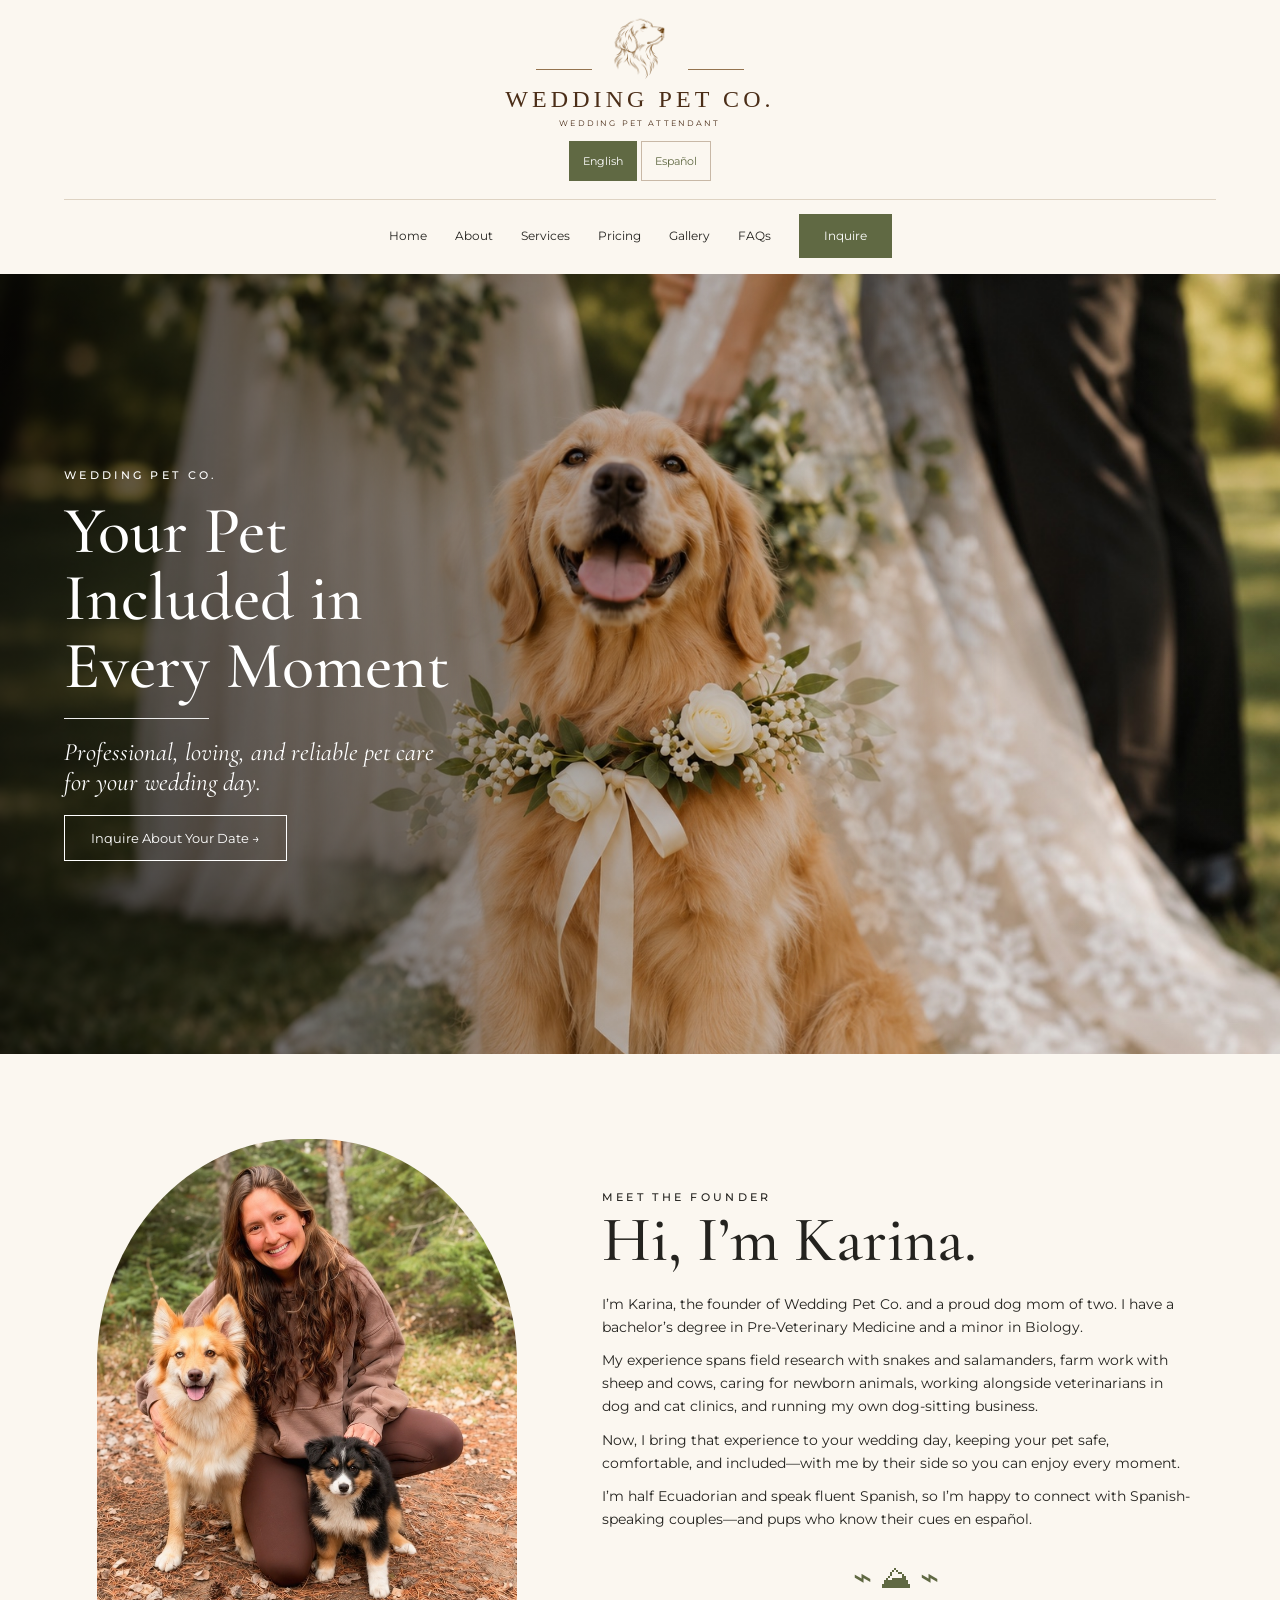
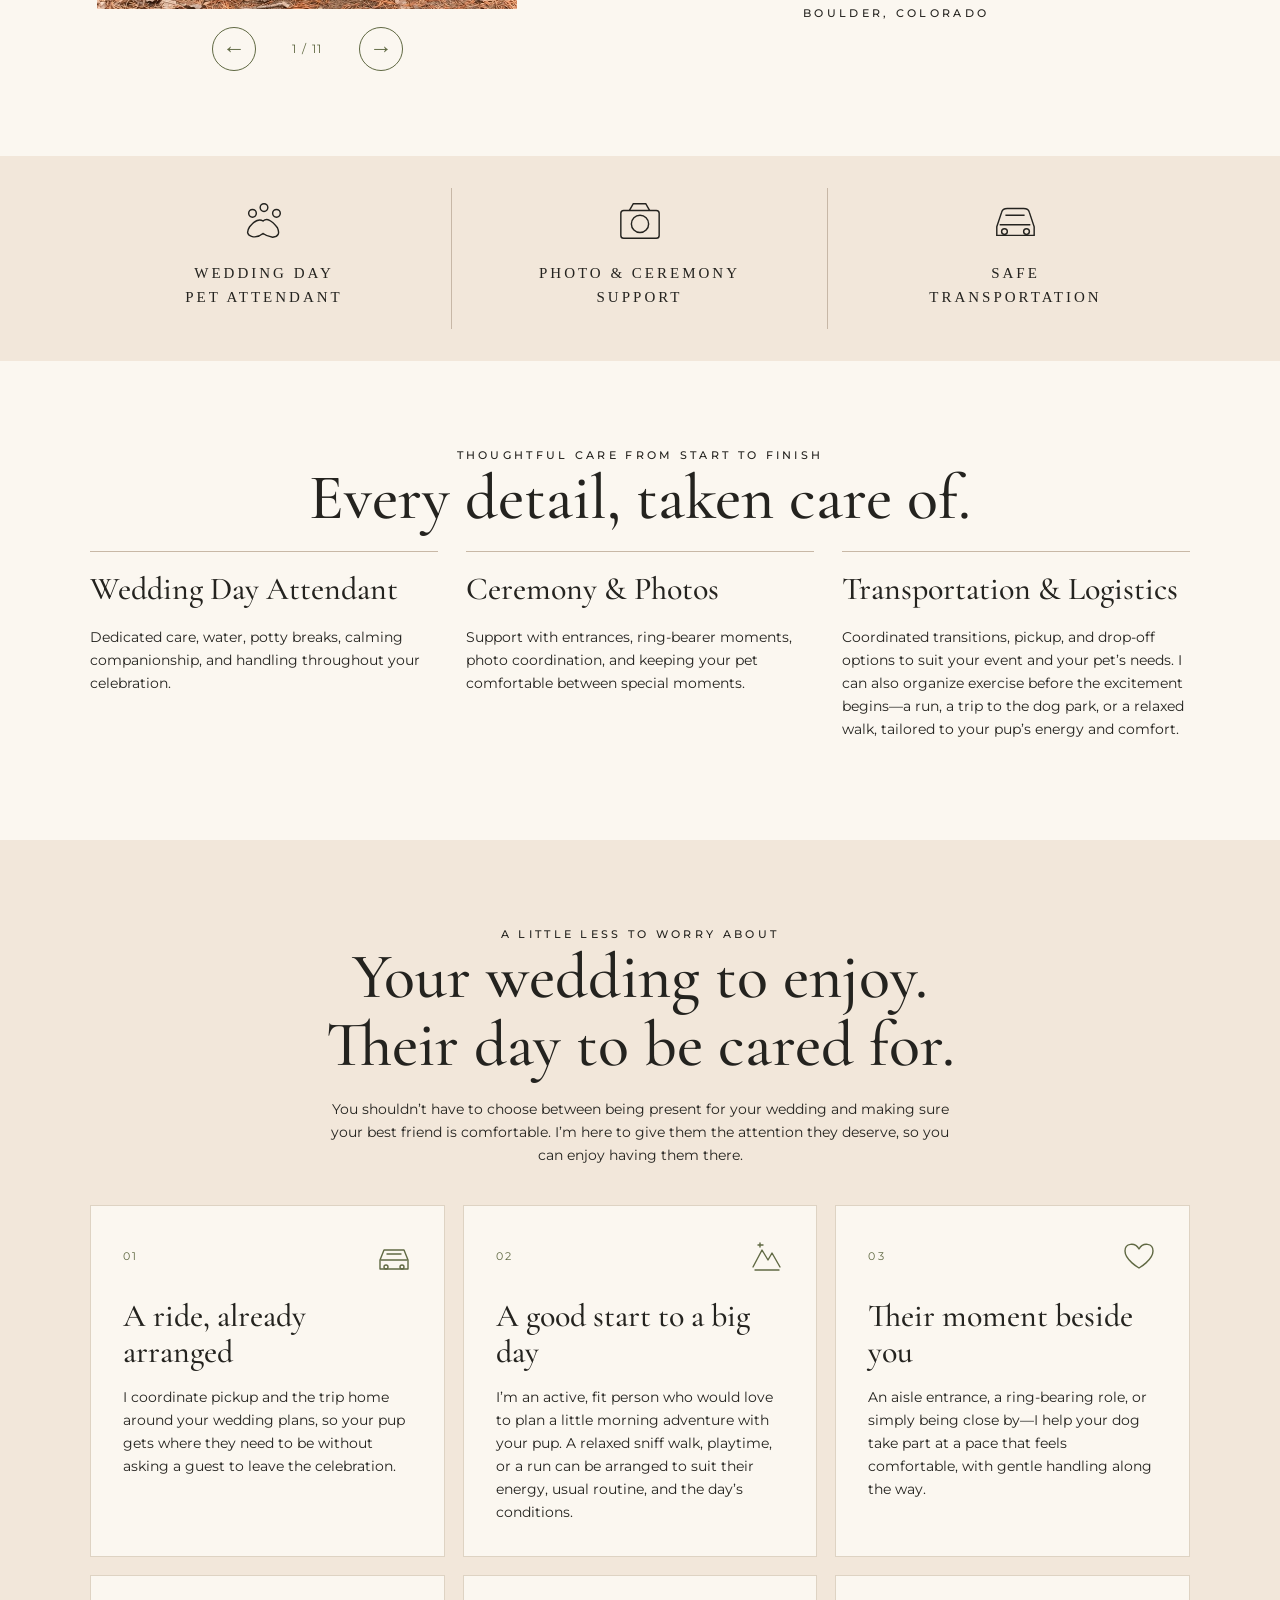
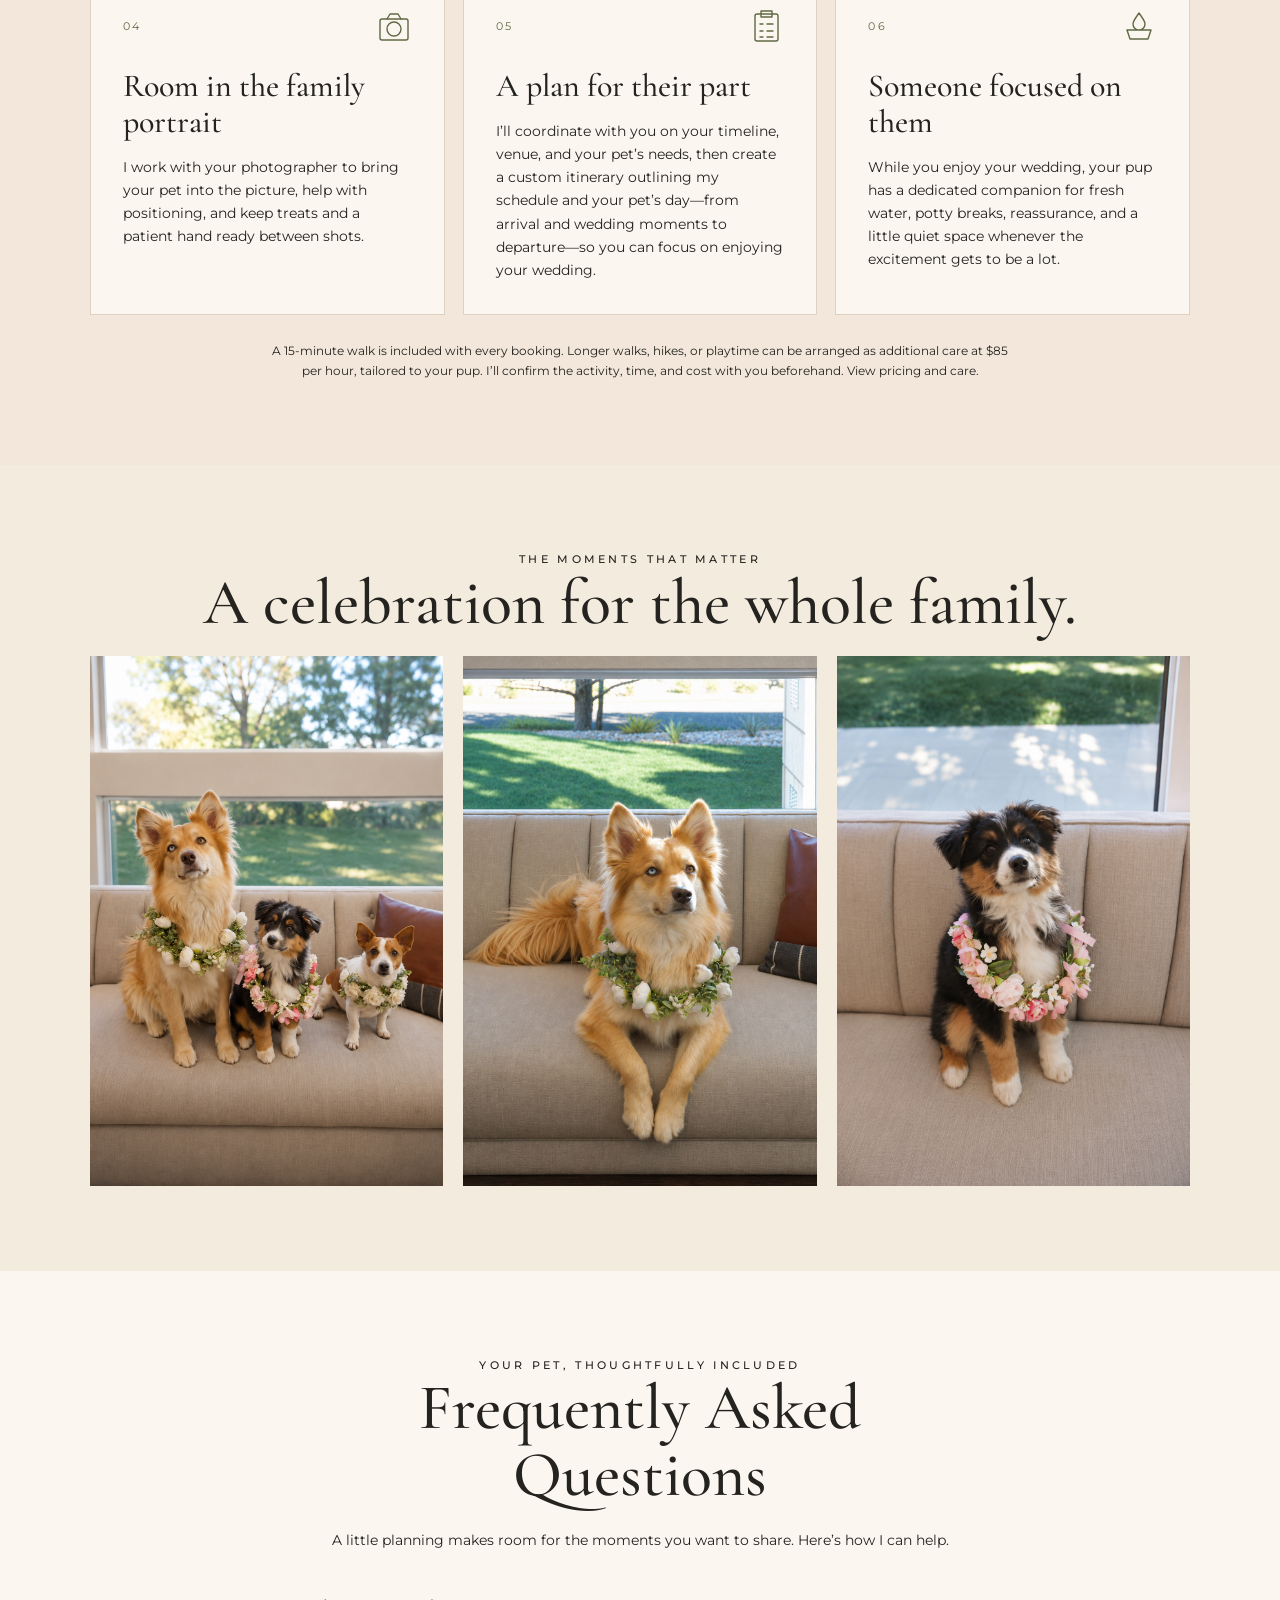
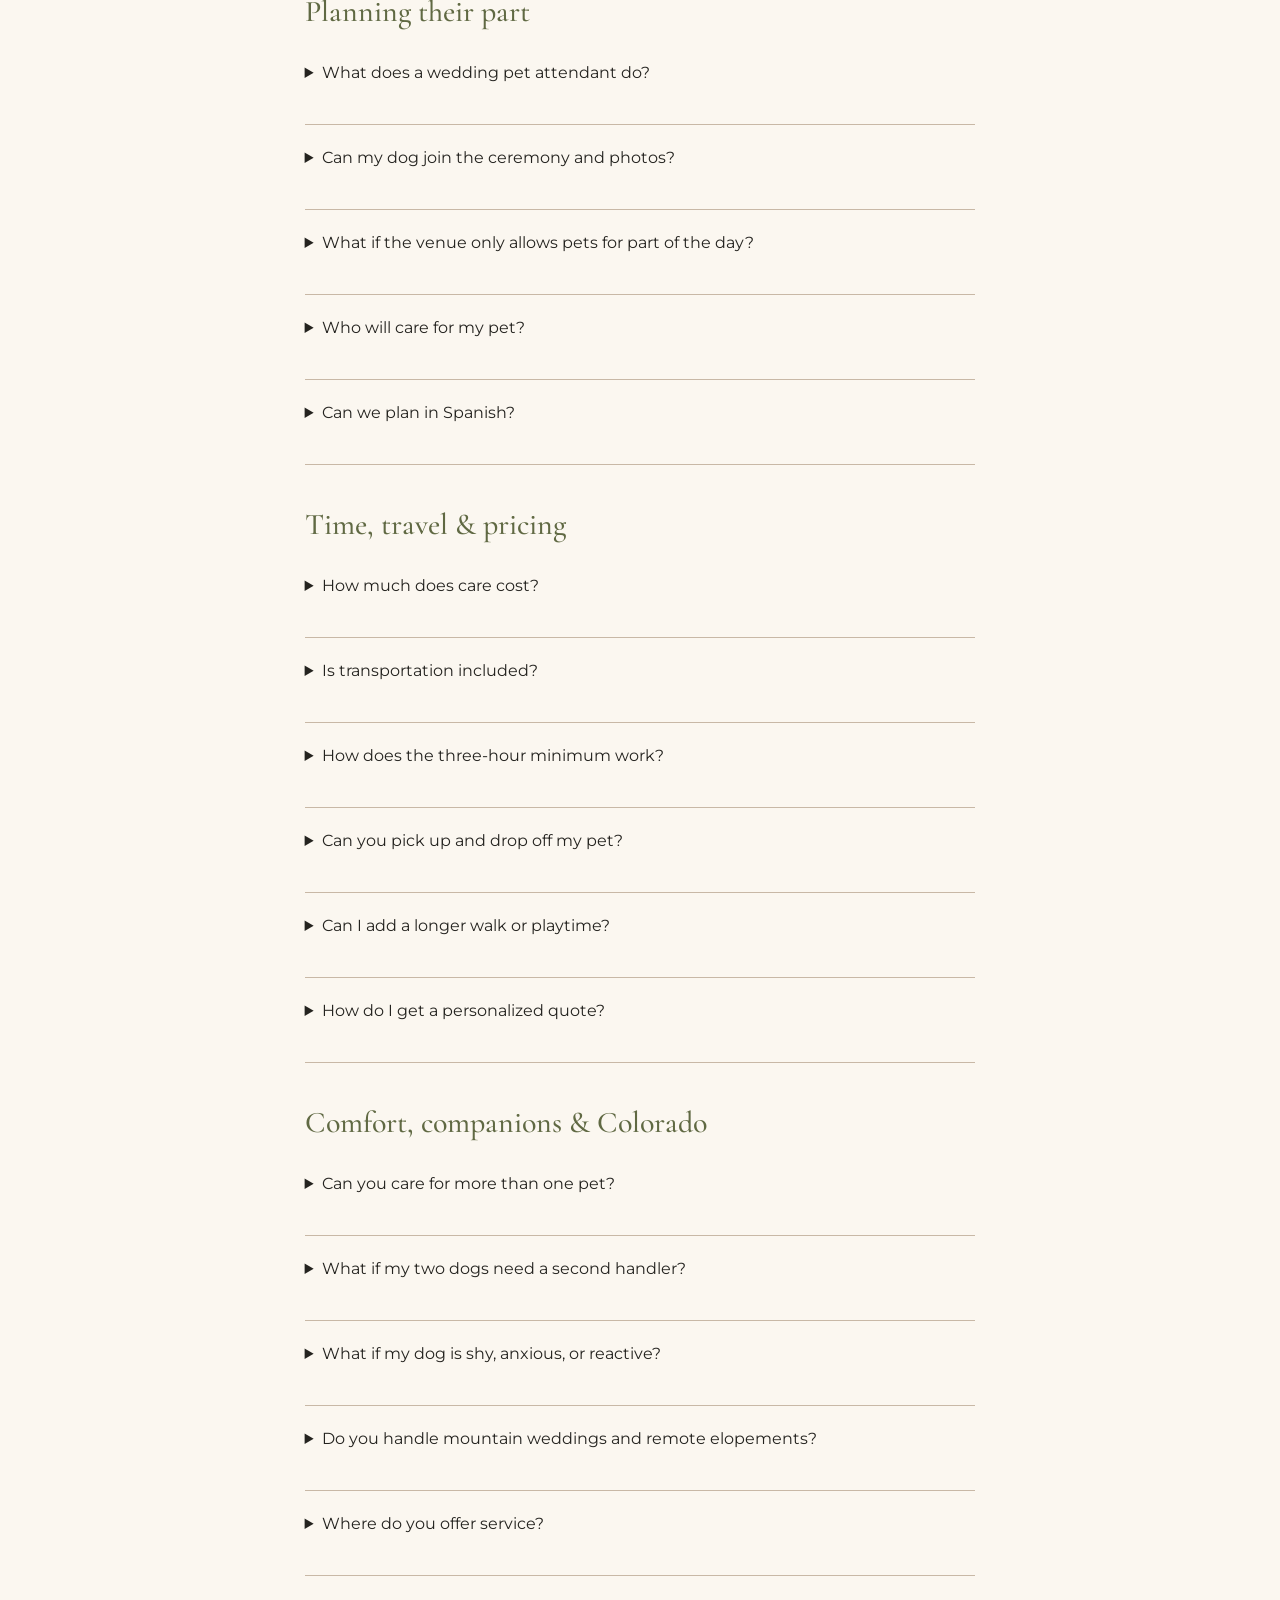
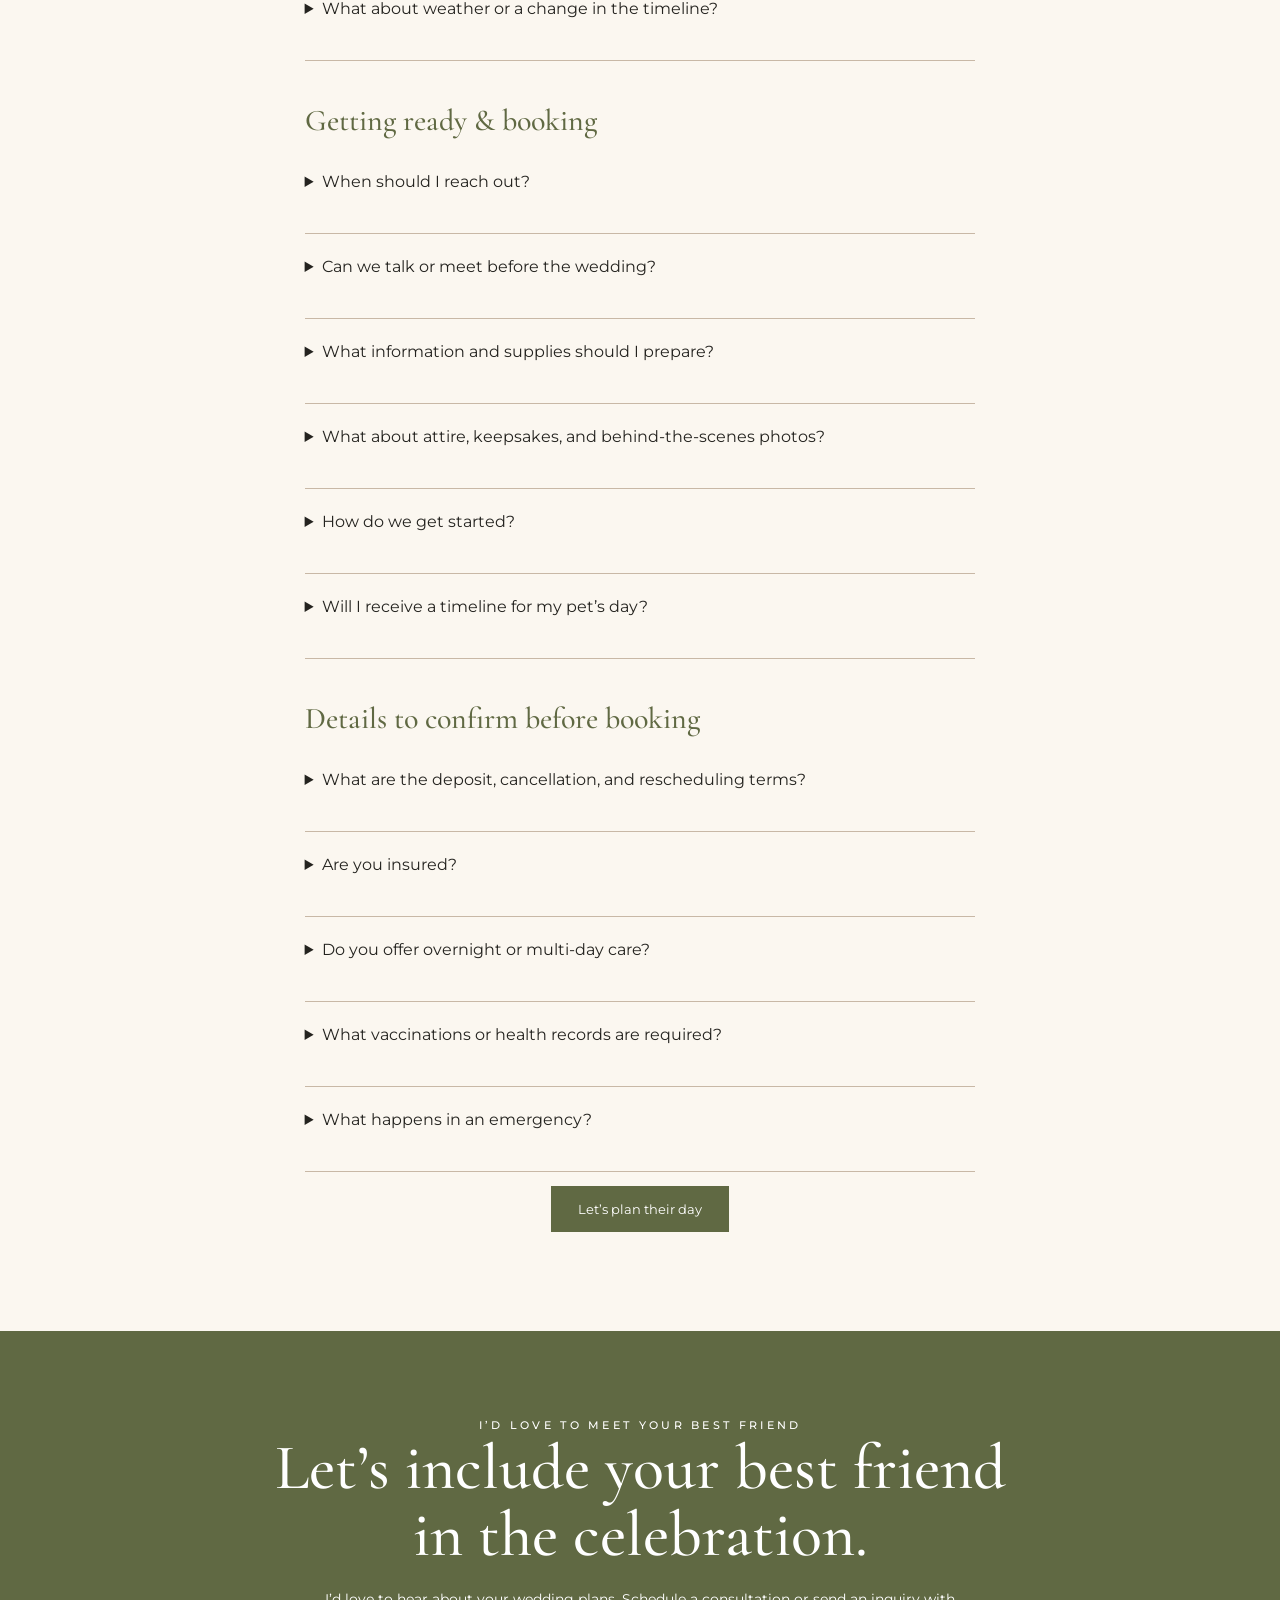
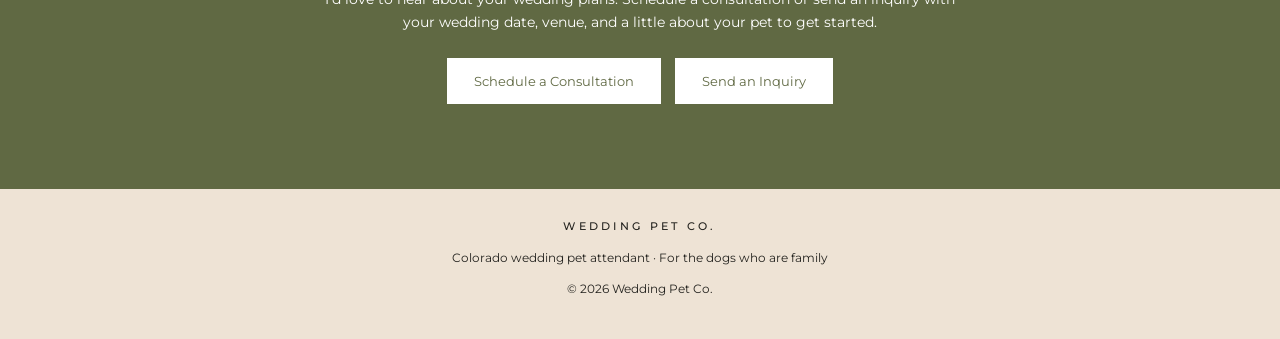
==== commit 5bc164d3: "Align pricing FAQs with hourly care and remove public estimator references" ====
--- a/index.html
+++ b/index.html
@@ -131,7 +131,7 @@
 @media(max-width:900px){#about .about-carousel{width:min(100%,390px);margin:auto}#about .about-carousel-track img{height:490px}}
 @media(max-width:600px){#about .about-carousel-track img{height:440px}}
 @media(prefers-reduced-motion:reduce){#about .about-carousel-track{scroll-behavior:auto}#about .about-carousel-controls button{transition:none}}
-</style><style>.faq-group{margin-top:42px}.faq-group h3{color:var(--olive);font-size:30px;line-height:1.2;margin-bottom:10px}.faq summary{min-height:44px;line-height:1.6;padding-right:8px}.faq p{overflow-wrap:anywhere}.faq a:not(.btn){text-decoration:underline}@media(max-width:600px){.faq-group{margin-top:30px}.faq summary{font-size:15px}}</style></head><body><header id="home"><a href="#home" class="brand" aria-label="Wedding Pet Co. homepage"><span class="brand-mark"><svg viewBox="190 65 225 260" role="img" aria-label="Wedding Pet Co. golden retriever logo"><image href="[data-uri]" width="600" height="400"/></svg></span><strong>WEDDING PET CO.</strong><small>WEDDING PET ATTENDANT</small></a><div class="language-switch" role="group" aria-label="Language / Idioma"><button type="button" data-lang="en" lang="en" aria-pressed="true">English</button><button type="button" data-lang="es" lang="es" aria-pressed="false">Español</button></div><button class="mobile-menu-toggle" id="mobile-menu-toggle" type="button" aria-expanded="false" aria-controls="main-navigation"><span class="mobile-menu-icon" aria-hidden="true">☰</span><span>Menu</span></button><nav class="site-nav" id="main-navigation" aria-label="Main navigation"><a href="#home">Home</a><a href="#about">About</a><a href="#services">Services</a><a href="pricing.html">Pricing</a><a href="#gallery">Gallery</a><a href="#faqs">FAQs</a><a href="inquiry.html" class="btn">Inquire</a></nav></header><main><section class="hero"><div><div class="eyebrow">Wedding Pet Co.</div><h1>Your Pet<br>Included in<br>Every Moment</h1><div class="rule"></div><p>Professional, loving, and reliable pet care for your wedding day.</p><a class="btn light" href="#inquire">Inquire About Your Date →</a></div></section><section class="section about" id="about"><div class="about-carousel" role="region" aria-label="Photos of Karina" aria-roledescription="carousel"><div class="portrait about-carousel-track" tabindex="0" aria-label="Use the arrow keys or swipe to browse photos"><div class="about-photo-slide"><img src="founder-dogs.jpg" alt="Karina with her two dogs in the Colorado forest" width="1050" height="1400" decoding="async"></div><div class="about-photo-slide"><img src="about-graduation.jpg" alt="Karina celebrating her graduation" width="1050" height="1400" loading="lazy" decoding="async"></div><div class="about-photo-slide"><img src="about-calf.jpg" alt="Karina with a calf in a pasture" width="1050" height="1400" loading="lazy" decoding="async"></div><div class="about-photo-slide"><img src="about-bottle-feeding.jpg" alt="Karina bottle-feeding a young animal" width="1050" height="1400" loading="lazy" decoding="async"></div><div class="about-photo-slide"><img src="about-field-research.jpg" alt="Karina holding a snake during field research" width="1050" height="1400" loading="lazy" decoding="async"></div><div class="about-photo-slide"><img src="about-horse.jpg" alt="Karina spending time with a horse" width="1050" height="1400" loading="lazy" decoding="async"></div><div class="about-photo-slide"><img src="about-farm-team.jpg" alt="Karina working with an animal care team on a dairy farm" width="1050" height="1400" loading="lazy" decoding="async"></div><div class="about-photo-slide"><img src="about-lamb.jpg" alt="A lamb resting in Karina’s lap" width="1050" height="1400" loading="lazy" decoding="async"></div><div class="about-photo-slide"><img src="about-white-horse.jpg" alt="Karina with a white horse" width="1050" height="1400" loading="lazy" decoding="async"></div><div class="about-photo-slide"><img src="about-sheep-barn.jpg" alt="Karina visiting a sheep barn" width="1050" height="1400" loading="lazy" decoding="async"></div><div class="about-photo-slide"><img src="about-cattle-care.jpg" alt="Karina assisting with cattle care" width="1050" height="1400" loading="lazy" decoding="async"></div></div><div class="about-carousel-controls"><button type="button" class="about-photo-prev" aria-label="Previous photo">←</button><span class="about-photo-count" aria-live="polite" aria-atomic="true">1 / 11</span><button type="button" class="about-photo-next" aria-label="Next photo">→</button></div></div><div><div class="eyebrow">Meet the founder</div><h2>Hi, I’m Karina.</h2><p>I’m Karina, the founder of Wedding Pet Co. and a proud dog mom of two. I have a bachelor’s degree in Pre-Veterinary Medicine and a minor in Biology.</p><p>My experience spans field research with snakes and salamanders, farm work with sheep and cows, caring for newborn animals, working alongside veterinarians in dog and cat clinics, and running my own dog-sitting business.</p><p>Now, I bring that experience to your wedding day, keeping your pet safe, comfortable, and included—with me by their side so you can enjoy every moment.</p><p>I’m half Ecuadorian and speak fluent Spanish, so I’m happy to connect with Spanish-speaking couples—and pups who know their cues en español.</p><div class="mountains">⌁ ⛰ ⌁</div><div class="eyebrow center">Boulder, Colorado</div></div></section><section class="service-strip"><div><svg viewBox="0 0 48 48"><circle cx="12" cy="16" r="4"/><circle cx="24" cy="10" r="4"/><circle cx="37" cy="16" r="4"/><path d="M9 30Q17 20 23 24Q29 19 38 31Q42 40 33 41Q27 40 23 37Q17 42 11 40Q4 38 9 30Z"/></svg><h3>Wedding Day<br>Pet Attendant</h3></div><div><svg viewBox="0 0 48 48"><rect x="4" y="13" width="40" height="29" rx="3"/><path d="M13 13l4-7h13l4 7"/><circle cx="24" cy="27" r="9"/></svg><h3>Photo & Ceremony<br>Support</h3></div><div><svg viewBox="0 0 48 48"><path d="M5 30l5-15q1-4 6-4h17q5 0 6 4l5 15v9H5Z"/><path d="M8 28h32M14 18h20"/><circle cx="13" cy="35" r="3"/><circle cx="36" cy="35" r="3"/></svg><h3>Safe<br>Transportation</h3></div></section><section class="section" id="services"><div class="center"><div class="eyebrow">Thoughtful care from start to finish</div><h2>Every detail, taken care of.</h2></div><div class="columns"><article><h3>Wedding Day Attendant</h3><p>Dedicated care, water, potty breaks, calming companionship, and handling throughout your celebration.</p></article><article><h3>Ceremony & Photos</h3><p>Support with entrances, ring-bearer moments, photo coordination, and keeping your pet comfortable between special moments.</p></article><article><h3>Transportation & Logistics</h3><p>Coordinated transitions, pickup, and drop-off options to suit your event and your pet’s needs. I can also organize exercise before the excitement begins—a run, a trip to the dog park, or a relaxed walk, tailored to your pup’s energy and comfort.</p></article></div></section><section class="section pet-benefits" aria-labelledby="pet-benefits-title"><div class="pet-benefits-intro"><div class="eyebrow">A little less to worry about</div><h2 id="pet-benefits-title">Your wedding to enjoy.<br>Their day to be cared for.</h2><p>You shouldn’t have to choose between being present for your wedding and making sure your best friend is comfortable. I’m here to give them the attention they deserve, so you can enjoy having them there.</p></div><div class="pet-benefits-grid"><article class="pet-benefit"><div class="pet-benefit-top"><span>01</span><svg viewBox="0 0 36 36" aria-hidden="true"><path d="M4 22l4-10h20l4 10v9H4Z"/><path d="M5 22h26M11 16h14"/><circle cx="10" cy="29" r="2"/><circle cx="26" cy="29" r="2"/></svg></div><h3>A ride, already arranged</h3><p>I coordinate pickup and the trip home around your wedding plans, so your pup gets where they need to be without asking a guest to leave the celebration.</p></article><article class="pet-benefit"><div class="pet-benefit-top"><span>02</span><svg viewBox="0 0 36 36" aria-hidden="true"><path d="M5 29l9-17 6 10 4-7 8 14M10 7h5M12 5v4"/><path d="M7 32h24"/></svg></div><h3>A good start to a big day</h3><p>I’m an active, fit person who would love to plan a little morning adventure with your pup. A relaxed sniff walk, playtime, or a run can be arranged to suit their energy, usual routine, and the day’s conditions.</p></article><article class="pet-benefit"><div class="pet-benefit-top"><span>03</span><svg viewBox="0 0 36 36" aria-hidden="true"><path d="M18 30S4 22 4 13c0-8 10-9 14-2 4-7 14-6 14 2 0 9-14 17-14 17Z"/></svg></div><h3>Their moment beside you</h3><p>An aisle entrance, a ring-bearing role, or simply being close by—I help your dog take part at a pace that feels comfortable, with gentle handling along the way.</p></article><article class="pet-benefit"><div class="pet-benefit-top"><span>04</span><svg viewBox="0 0 36 36" aria-hidden="true"><rect x="4" y="11" width="28" height="21" rx="2"/><path d="M11 11l3-5h8l3 5"/><circle cx="18" cy="21" r="7"/></svg></div><h3>Room in the family portrait</h3><p>I work with your photographer to bring your pet into the picture, help with positioning, and keep treats and a patient hand ready between shots.</p></article><article class="pet-benefit"><div class="pet-benefit-top"><span>05</span><svg viewBox="0 0 36 36" aria-hidden="true"><rect x="7" y="6" width="23" height="27" rx="2"/><path d="M13 6V3h11v6H13ZM12 16h3m4 0h6m-13 7h3m4 0h6m-13 6h3m4 0h6"/></svg></div><h3>A plan for their part</h3><p>I’ll coordinate with you on your timeline, venue, and your pet’s needs, then create a custom itinerary outlining my schedule and your pet’s day—from arrival and wedding moments to departure—so you can focus on enjoying your wedding.</p></article><article class="pet-benefit"><div class="pet-benefit-top"><span>06</span><svg viewBox="0 0 36 36" aria-hidden="true"><path d="M6 22h24l-3 9H9ZM18 5c-4 6-6 8-6 11a6 6 0 0012 0c0-3-2-5-6-11Z"/></svg></div><h3>Someone focused on them</h3><p>While you enjoy your wedding, your pup has a dedicated companion for fresh water, potty breaks, reassurance, and a little quiet space whenever the excitement gets to be a lot.</p></article></div><p class="pet-benefits-note">A 15-minute walk is included with every booking. Longer walks, hikes, or playtime can be arranged as additional care at $85 per hour, tailored to your pup. I’ll confirm the activity, time, and cost with you beforehand. <a href="pricing.html">View pricing and care</a>.</p></section><section class="section gallery" id="gallery"><div class="center"><div class="eyebrow">The moments that matter</div><h2>A celebration for the whole family.</h2></div><div class="gallery-grid"><img src="three-floral-dogs.jpg" alt="Three dogs wearing floral wreaths on a sofa" loading="lazy" decoding="async" width="1024" height="1536" style="height:auto;aspect-ratio:auto;object-fit:contain;align-self:start"><img src="dog-on-sofa-clean.jpg" alt="Golden dog wearing a white floral collar relaxing on a sofa" loading="lazy" decoding="async" width="1024" height="1536" style="height:auto;aspect-ratio:auto;object-fit:contain;align-self:start"><img src="tricolor-puppy.jpg" alt="Tricolor puppy wearing a pink floral wreath" loading="lazy" decoding="async" width="1024" height="1536" style="height:auto;aspect-ratio:auto;object-fit:contain;align-self:start"></div></section><section class="section faq" id="faqs" aria-labelledby="faq-title"><div class="center"><div class="eyebrow">Your pet, thoughtfully included</div><h2 id="faq-title">Frequently Asked Questions</h2><p>A little planning makes room for the moments you want to share. Here’s how I can help.</p></div><div class="faq-group"><h3>Planning their part</h3><details><summary>What does a wedding pet attendant do?</summary><p>I give your pet a person of their own while you celebrate. That can mean pickup, help with the ceremony and portraits, water and potty breaks, quiet company, and a ride to their agreed dropoff location. We’ll plan their part around your timeline and their comfort.</p></details><details><summary>Can my dog join the ceremony and photos?</summary><p>Yes. From a short portrait visit to a walk down the aisle, I can help with leashes, positioning, and transitions alongside your planner and photographer. We’ll choose a role that fits your dog and your venue’s rules.</p></details><details><summary>What if the venue only allows pets for part of the day?</summary><p>Their visit can be planned around the moments the venue permits, followed by transportation to the agreed caregiver or dropoff address. Please check the venue’s pet rules before we plan their arrival.</p></details><details><summary>Who will care for my pet?</summary><p>I’m Karina, the owner and primary handler behind Wedding Pet Co. You’ll plan directly with me, and I’ll be there caring for your pet. My background includes veterinary and zoology work and hands-on care with livestock, which shapes my patient, attentive approach.</p><p>If a second handler is needed for additional dogs, I’ll discuss that with you and confirm who will be helping before booking. Any second handler I bring will be a personal friend with a background in veterinary medicine, and I’ll be there working alongside them to care for your dogs.</p></details><details><summary>Can we plan in Spanish?</summary><p>¡Sí! I’m bilingual in English and Spanish. Let me know which language you prefer for discussing your wedding and your pet’s routine.</p></details></div><div class="faq-group"><h3>Time, travel &amp; pricing</h3><details><summary>How much does care cost?</summary><p>Estimate the time your pet will spend at the wedding, the full round-trip driving time, and any optional extra exercise:</p><ul><li>Wedding attendance: $85/hour.</li><li>Driving: $85/hour, billed for the full route from Boulder and back.</li><li>Optional extra exercise: $42.50 for 30 minutes or $85 for 1 hour.</li><li>One pet is included; each additional pet is a flat $100.</li></ul><p>The combined time has a two-hour minimum ($170 for one pet) and is rounded up to the next half hour.</p><p><a href="pricing.html?lang=en#estimator-heading" style="text-decoration:underline">Click here to estimate your cost →</a></p></details><details><summary>How do I estimate transportation time?</summary><p><a href="https://www.google.com/maps/dir/Boulder,+CO/" target="_blank" rel="noopener noreferrer" style="text-decoration:underline">Plan your route in Google Maps →</a></p><p>Add these stops: Boulder → Pet pickup → Wedding venue → Pet drop-off → Boulder. Include the driving before pickup and after drop-off, even when your pet isn’t in the car.</p><p>Driving is billed at $85/hour. Enter the total driving hours manually in the <a href="pricing.html?lang=en#estimator-heading" style="text-decoration:underline">cost estimator</a>.</p></details><details><summary>How does the two-hour minimum work?</summary><p>The minimum is two billable hours in total. Driving is charged at $85/hour, so please estimate your full driving route and add it to the time you want your dog at the wedding.</p><p>For example: if the full round-trip drive takes 1 hour and you want your dog at the wedding for 1 hour, that adds up to 2 billable hours: $170 for one pet.</p><p>If you want your dog at the wedding for 2 hours and driving takes 1 hour, that adds up to 3 billable hours: $255 for one pet. Driving is not free or covered by the wedding attendance charge.</p><p>Estimate the complete route: Boulder → Pet pickup → Wedding venue → Pet drop-off → Boulder. Include driving before pickup and after drop-off, even when your pet isn’t in the car.</p><p><a href="pricing.html?lang=en#estimator-heading" style="text-decoration:underline">Add your wedding time and estimated driving time to the cost estimator →</a></p></details><details><summary>Can you pick up and drop off my pet?</summary><p>Yes. We can discuss pickup and dropoff at your home, hotel, venue, or with a designated caregiver. Share each address and who will receive your pet so the estimate reflects the whole route.</p></details><details><summary>Can I add a longer walk or playtime?</summary><p>Yes! Choose Yes for optional exercise in the cost estimator, then choose 30 minutes ($42.50), 1 hour ($85), 1.5 hours ($127.50), or 2 hours ($170). Choose No if you don’t want extra exercise.</p></details><details><summary>Is the calculator a final quote?</summary><p>The calculator is designed to give you an estimate as close to your final cost as possible, so you know what to expect without pricing surprises. The more accurate your wedding and driving times, the closer your estimate will be.</p><p>I’ll review the addresses, timing, number of pets, and handling needs with you, then confirm the final price before we settle on the plan and you book.</p></details></div><div class="faq-group"><h3>Comfort, companions &amp; Colorado</h3><details><summary>Can you care for more than one pet?</summary><p>One pet is included in the hourly rate. Each additional pet is a flat $100. Three pets are subject to safe handling confirmation before booking.</p></details><details><summary>What if my two dogs need a second handler?</summary><p>If your two dogs need a second handler, I’ll discuss that with you and confirm who will be helping before booking. Any second handler I bring will be a personal friend with a background in veterinary medicine. I’ll be there working alongside them to care for your dogs.</p></details><details><summary>What if my dog is shy, anxious, or reactive?</summary><p>Tell me what helps them settle and what they find difficult, including any bite history or triggers. We can talk through space, quieter breaks, and a shorter visit. I won’t promise that a busy wedding is right for every dog; their comfort will guide the plan.</p></details><details><summary>Do you handle mountain weddings and remote elopements?</summary><p>Yes, I’m comfortable with Colorado mountain settings and have access to vehicles capable of unpaved and off-road travel. Send the exact location and road or trail details. Access still depends on conditions, permissions, and what is practical for your pet; vehicle capability doesn’t guarantee access to every location.</p></details><details><summary>Where do you offer service?</summary><p>Wedding Pet Co. is based in Boulder and cares for pets at Colorado weddings. Send your venue and pickup/dropoff addresses so I can confirm your specific location. A fixed service boundary and out-of-state travel policy still need to be confirmed.</p></details><details><summary>What about weather or a change in the timeline?</summary><p>Share your venue’s weather backup plan and the moments you most want your pet to join. We’ll discuss rest, shelter, access, and timing around their needs. Weather-related cancellation terms and charges for schedule changes still need your confirmation.</p></details></div><div class="faq-group"><h3>Getting ready &amp; booking</h3><details><summary>When should I reach out?</summary><p>Reach out once you know your date and venue so we can check availability and talk through your pet’s role. If the wedding is soon, you’re still welcome to ask; availability needs to be checked for your date.</p></details><details><summary>Can we talk or meet before the wedding?</summary><p>Yes! A phone consultation is free, so we can talk about your wedding plans and your pet’s needs. <a href="https://calendly.com/kicardie/30min" target="_blank" rel="noopener noreferrer" style="text-decoration:underline">Book your free phone consultation here →</a></p><p>An in-person meet-and-greet is $50. If you book your wedding pet care with me, that $50 will be credited toward your package.</p></details><details><summary>What information and supplies should I prepare?</summary><p>Share the timeline, addresses, venue pet rules, caregiver contact, and your pet’s routine, sensitivities, and handling needs. We’ll agree on what to pack, such as their leash or harness, food, familiar items, and approved treats. Tell me about health needs before booking so we can discuss whether the care is suitable.</p></details><details><summary>What about attire, keepsakes, and behind-the-scenes photos?</summary><p>Your dog’s safety and comfort are always my first priority. I’m not a photographer, but whenever their care allows, I’ll do my best to capture a few behind-the-scenes moments for you.</p><p>I’ll also make sure your dog has a place in your guest book—we can talk through how you’d like to include them when we plan their day.</p><p>Have a special outfit or accessory in mind? Talk to me about it! I’ll help you plan attire that fits your vision while keeping your dog comfortable and safe. We can also discuss any keepsake ideas you have.</p></details><details><summary>How do we get started?</summary><p>Simply <a href="https://www.weddingpetco.com/inquiry.html?lang=en" style="text-decoration:underline">send an inquiry →</a> with your date, venue, and a little about your pets, and I’ll check whether I’m available for your date, then be in touch to discuss your plans.</p><p>The cost estimator is optional. If you’d rather have me work out the price, send your details and I’ll review the timing, driving, and care needs with you to put together your estimate.</p><p>Prefer to talk first? <a href="https://calendly.com/kicardie/30min" target="_blank" rel="noopener noreferrer" style="text-decoration:underline">Book a free phone consultation →</a>.</p></details><details><summary>Will I receive a timeline for my pet’s day?</summary><p>I’ll send you a custom itinerary outlining my schedule and your pups’ timeline for the day, including pickup, wedding moments, any planned exercise, and drop-off—so you can focus on enjoying your wedding.</p></details></div><div class="faq-group"><h3>Details to confirm before booking</h3><details data-policy-status="owner-confirmation-required"><summary>What are the deposit, cancellation, and rescheduling terms?</summary><p>Please ask me to confirm the current payment and cancellation terms before booking. No deposit amount, refund window, or rescheduling fee is stated here.</p></details><details data-policy-status="owner-confirmation-required"><summary>Are you insured?</summary><p>Insurance details need confirmation. Please request current coverage information before booking.</p></details><details data-policy-status="owner-confirmation-required"><summary>Do you offer overnight or multi-day care?</summary><p>Please ask about your specific plans. Overnight and multi-day availability, arrangements, and rates need confirmation; they are not included in the hourly wedding estimate.</p></details><details data-policy-status="owner-confirmation-required"><summary>What vaccinations or health records are required?</summary><p>Please ask me to confirm health and vaccination requirements before booking, and check your venue’s rules too. This page does not set a vaccination requirement or promise medical care.</p></details><details data-policy-status="owner-confirmation-required"><summary>What happens in an emergency?</summary><p>An emergency plan needs to be agreed before care is booked, including contacts, veterinary preferences, treatment authorization, and responsibility for costs. Please ask me to confirm those arrangements; my animal-care background is not a promise of veterinary treatment.</p></details></div><p class="center"><a class="btn" href="inquiry.html">Let’s plan their day</a></p></section><section class="section contact" id="inquire"><div class="eyebrow">I’d love to meet your best friend</div><h2>Let’s include your best friend<br>in the celebration.</h2><p>I’d love to hear about your wedding plans. Schedule a consultation or send an inquiry with your wedding date, venue, and a little about your pet to get started.</p><div style="display:flex;flex-wrap:wrap;justify-content:center;gap:14px"><a class="btn" href="https://calendly.com/kicardie/30min">Schedule a Consultation</a><a class="btn" href="inquiry.html">Send an Inquiry</a></div></section></main><footer><div class="eyebrow">Wedding Pet Co.</div><p>Colorado wedding pet attendant · For the dogs who are family</p><p>© <span id="year"></span> Wedding Pet Co.</p></footer><script>document.getElementById('year').textContent=new Date().getFullYear()</script><script>
+</style><style>.faq-group{margin-top:42px}.faq-group h3{color:var(--olive);font-size:30px;line-height:1.2;margin-bottom:10px}.faq summary{min-height:44px;line-height:1.6;padding-right:8px}.faq p{overflow-wrap:anywhere}.faq a:not(.btn){text-decoration:underline}@media(max-width:600px){.faq-group{margin-top:30px}.faq summary{font-size:15px}}</style></head><body><header id="home"><a href="#home" class="brand" aria-label="Wedding Pet Co. homepage"><span class="brand-mark"><svg viewBox="190 65 225 260" role="img" aria-label="Wedding Pet Co. golden retriever logo"><image href="[data-uri]" width="600" height="400"/></svg></span><strong>WEDDING PET CO.</strong><small>WEDDING PET ATTENDANT</small></a><div class="language-switch" role="group" aria-label="Language / Idioma"><button type="button" data-lang="en" lang="en" aria-pressed="true">English</button><button type="button" data-lang="es" lang="es" aria-pressed="false">Español</button></div><button class="mobile-menu-toggle" id="mobile-menu-toggle" type="button" aria-expanded="false" aria-controls="main-navigation"><span class="mobile-menu-icon" aria-hidden="true">☰</span><span>Menu</span></button><nav class="site-nav" id="main-navigation" aria-label="Main navigation"><a href="#home">Home</a><a href="#about">About</a><a href="#services">Services</a><a href="pricing.html">Pricing</a><a href="#gallery">Gallery</a><a href="#faqs">FAQs</a><a href="inquiry.html" class="btn">Inquire</a></nav></header><main><section class="hero"><div><div class="eyebrow">Wedding Pet Co.</div><h1>Your Pet<br>Included in<br>Every Moment</h1><div class="rule"></div><p>Professional, loving, and reliable pet care for your wedding day.</p><a class="btn light" href="#inquire">Inquire About Your Date →</a></div></section><section class="section about" id="about"><div class="about-carousel" role="region" aria-label="Photos of Karina" aria-roledescription="carousel"><div class="portrait about-carousel-track" tabindex="0" aria-label="Use the arrow keys or swipe to browse photos"><div class="about-photo-slide"><img src="founder-dogs.jpg" alt="Karina with her two dogs in the Colorado forest" width="1050" height="1400" decoding="async"></div><div class="about-photo-slide"><img src="about-graduation.jpg" alt="Karina celebrating her graduation" width="1050" height="1400" loading="lazy" decoding="async"></div><div class="about-photo-slide"><img src="about-calf.jpg" alt="Karina with a calf in a pasture" width="1050" height="1400" loading="lazy" decoding="async"></div><div class="about-photo-slide"><img src="about-bottle-feeding.jpg" alt="Karina bottle-feeding a young animal" width="1050" height="1400" loading="lazy" decoding="async"></div><div class="about-photo-slide"><img src="about-field-research.jpg" alt="Karina holding a snake during field research" width="1050" height="1400" loading="lazy" decoding="async"></div><div class="about-photo-slide"><img src="about-horse.jpg" alt="Karina spending time with a horse" width="1050" height="1400" loading="lazy" decoding="async"></div><div class="about-photo-slide"><img src="about-farm-team.jpg" alt="Karina working with an animal care team on a dairy farm" width="1050" height="1400" loading="lazy" decoding="async"></div><div class="about-photo-slide"><img src="about-lamb.jpg" alt="A lamb resting in Karina’s lap" width="1050" height="1400" loading="lazy" decoding="async"></div><div class="about-photo-slide"><img src="about-white-horse.jpg" alt="Karina with a white horse" width="1050" height="1400" loading="lazy" decoding="async"></div><div class="about-photo-slide"><img src="about-sheep-barn.jpg" alt="Karina visiting a sheep barn" width="1050" height="1400" loading="lazy" decoding="async"></div><div class="about-photo-slide"><img src="about-cattle-care.jpg" alt="Karina assisting with cattle care" width="1050" height="1400" loading="lazy" decoding="async"></div></div><div class="about-carousel-controls"><button type="button" class="about-photo-prev" aria-label="Previous photo">←</button><span class="about-photo-count" aria-live="polite" aria-atomic="true">1 / 11</span><button type="button" class="about-photo-next" aria-label="Next photo">→</button></div></div><div><div class="eyebrow">Meet the founder</div><h2>Hi, I’m Karina.</h2><p>I’m Karina, the founder of Wedding Pet Co. and a proud dog mom of two. I have a bachelor’s degree in Pre-Veterinary Medicine and a minor in Biology.</p><p>My experience spans field research with snakes and salamanders, farm work with sheep and cows, caring for newborn animals, working alongside veterinarians in dog and cat clinics, and running my own dog-sitting business.</p><p>Now, I bring that experience to your wedding day, keeping your pet safe, comfortable, and included—with me by their side so you can enjoy every moment.</p><p>I’m half Ecuadorian and speak fluent Spanish, so I’m happy to connect with Spanish-speaking couples—and pups who know their cues en español.</p><div class="mountains">⌁ ⛰ ⌁</div><div class="eyebrow center">Boulder, Colorado</div></div></section><section class="service-strip"><div><svg viewBox="0 0 48 48"><circle cx="12" cy="16" r="4"/><circle cx="24" cy="10" r="4"/><circle cx="37" cy="16" r="4"/><path d="M9 30Q17 20 23 24Q29 19 38 31Q42 40 33 41Q27 40 23 37Q17 42 11 40Q4 38 9 30Z"/></svg><h3>Wedding Day<br>Pet Attendant</h3></div><div><svg viewBox="0 0 48 48"><rect x="4" y="13" width="40" height="29" rx="3"/><path d="M13 13l4-7h13l4 7"/><circle cx="24" cy="27" r="9"/></svg><h3>Photo & Ceremony<br>Support</h3></div><div><svg viewBox="0 0 48 48"><path d="M5 30l5-15q1-4 6-4h17q5 0 6 4l5 15v9H5Z"/><path d="M8 28h32M14 18h20"/><circle cx="13" cy="35" r="3"/><circle cx="36" cy="35" r="3"/></svg><h3>Safe<br>Transportation</h3></div></section><section class="section" id="services"><div class="center"><div class="eyebrow">Thoughtful care from start to finish</div><h2>Every detail, taken care of.</h2></div><div class="columns"><article><h3>Wedding Day Attendant</h3><p>Dedicated care, water, potty breaks, calming companionship, and handling throughout your celebration.</p></article><article><h3>Ceremony & Photos</h3><p>Support with entrances, ring-bearer moments, photo coordination, and keeping your pet comfortable between special moments.</p></article><article><h3>Transportation & Logistics</h3><p>Coordinated transitions, pickup, and drop-off options to suit your event and your pet’s needs. I can also organize exercise before the excitement begins—a run, a trip to the dog park, or a relaxed walk, tailored to your pup’s energy and comfort.</p></article></div></section><section class="section pet-benefits" aria-labelledby="pet-benefits-title"><div class="pet-benefits-intro"><div class="eyebrow">A little less to worry about</div><h2 id="pet-benefits-title">Your wedding to enjoy.<br>Their day to be cared for.</h2><p>You shouldn’t have to choose between being present for your wedding and making sure your best friend is comfortable. I’m here to give them the attention they deserve, so you can enjoy having them there.</p></div><div class="pet-benefits-grid"><article class="pet-benefit"><div class="pet-benefit-top"><span>01</span><svg viewBox="0 0 36 36" aria-hidden="true"><path d="M4 22l4-10h20l4 10v9H4Z"/><path d="M5 22h26M11 16h14"/><circle cx="10" cy="29" r="2"/><circle cx="26" cy="29" r="2"/></svg></div><h3>A ride, already arranged</h3><p>I coordinate pickup and the trip home around your wedding plans, so your pup gets where they need to be without asking a guest to leave the celebration.</p></article><article class="pet-benefit"><div class="pet-benefit-top"><span>02</span><svg viewBox="0 0 36 36" aria-hidden="true"><path d="M5 29l9-17 6 10 4-7 8 14M10 7h5M12 5v4"/><path d="M7 32h24"/></svg></div><h3>A good start to a big day</h3><p>I’m an active, fit person who would love to plan a little morning adventure with your pup. A relaxed sniff walk, playtime, or a run can be arranged to suit their energy, usual routine, and the day’s conditions.</p></article><article class="pet-benefit"><div class="pet-benefit-top"><span>03</span><svg viewBox="0 0 36 36" aria-hidden="true"><path d="M18 30S4 22 4 13c0-8 10-9 14-2 4-7 14-6 14 2 0 9-14 17-14 17Z"/></svg></div><h3>Their moment beside you</h3><p>An aisle entrance, a ring-bearing role, or simply being close by—I help your dog take part at a pace that feels comfortable, with gentle handling along the way.</p></article><article class="pet-benefit"><div class="pet-benefit-top"><span>04</span><svg viewBox="0 0 36 36" aria-hidden="true"><rect x="4" y="11" width="28" height="21" rx="2"/><path d="M11 11l3-5h8l3 5"/><circle cx="18" cy="21" r="7"/></svg></div><h3>Room in the family portrait</h3><p>I work with your photographer to bring your pet into the picture, help with positioning, and keep treats and a patient hand ready between shots.</p></article><article class="pet-benefit"><div class="pet-benefit-top"><span>05</span><svg viewBox="0 0 36 36" aria-hidden="true"><rect x="7" y="6" width="23" height="27" rx="2"/><path d="M13 6V3h11v6H13ZM12 16h3m4 0h6m-13 7h3m4 0h6m-13 6h3m4 0h6"/></svg></div><h3>A plan for their part</h3><p>I’ll coordinate with you on your timeline, venue, and your pet’s needs, then create a custom itinerary outlining my schedule and your pet’s day—from arrival and wedding moments to departure—so you can focus on enjoying your wedding.</p></article><article class="pet-benefit"><div class="pet-benefit-top"><span>06</span><svg viewBox="0 0 36 36" aria-hidden="true"><path d="M6 22h24l-3 9H9ZM18 5c-4 6-6 8-6 11a6 6 0 0012 0c0-3-2-5-6-11Z"/></svg></div><h3>Someone focused on them</h3><p>While you enjoy your wedding, your pup has a dedicated companion for fresh water, potty breaks, reassurance, and a little quiet space whenever the excitement gets to be a lot.</p></article></div><p class="pet-benefits-note">A 15-minute walk is included with every booking. Longer walks, hikes, or playtime can be arranged as additional care at $85 per hour, tailored to your pup. I’ll confirm the activity, time, and cost with you beforehand. <a href="pricing.html">View pricing and care</a>.</p></section><section class="section gallery" id="gallery"><div class="center"><div class="eyebrow">The moments that matter</div><h2>A celebration for the whole family.</h2></div><div class="gallery-grid"><img src="three-floral-dogs.jpg" alt="Three dogs wearing floral wreaths on a sofa" loading="lazy" decoding="async" width="1024" height="1536" style="height:auto;aspect-ratio:auto;object-fit:contain;align-self:start"><img src="dog-on-sofa-clean.jpg" alt="Golden dog wearing a white floral collar relaxing on a sofa" loading="lazy" decoding="async" width="1024" height="1536" style="height:auto;aspect-ratio:auto;object-fit:contain;align-self:start"><img src="tricolor-puppy.jpg" alt="Tricolor puppy wearing a pink floral wreath" loading="lazy" decoding="async" width="1024" height="1536" style="height:auto;aspect-ratio:auto;object-fit:contain;align-self:start"></div></section><section class="section faq" id="faqs" aria-labelledby="faq-title"><div class="center"><div class="eyebrow">Your pet, thoughtfully included</div><h2 id="faq-title">Frequently Asked Questions</h2><p>A little planning makes room for the moments you want to share. Here’s how I can help.</p></div><div class="faq-group"><h3>Planning their part</h3><details><summary>What does a wedding pet attendant do?</summary><p>I give your pet a person of their own while you celebrate. That can mean pickup, help with the ceremony and portraits, water and potty breaks, quiet company, and a ride to their agreed dropoff location. We’ll plan their part around your timeline and their comfort.</p></details><details><summary>Can my dog join the ceremony and photos?</summary><p>Yes. From a short portrait visit to a walk down the aisle, I can help with leashes, positioning, and transitions alongside your planner and photographer. We’ll choose a role that fits your dog and your venue’s rules.</p></details><details><summary>What if the venue only allows pets for part of the day?</summary><p>Their visit can be planned around the moments the venue permits, followed by transportation to the agreed caregiver or dropoff address. Please check the venue’s pet rules before we plan their arrival.</p></details><details><summary>Who will care for my pet?</summary><p>I’m Karina, the owner and primary handler behind Wedding Pet Co. You’ll plan directly with me, and I’ll be there caring for your pet. My background includes veterinary and zoology work and hands-on care with livestock, which shapes my patient, attentive approach.</p><p>If a second handler is needed for additional dogs, I’ll discuss that with you and confirm who will be helping before booking. Any second handler I bring will be a personal friend with a background in veterinary medicine, and I’ll be there working alongside them to care for your dogs.</p></details><details><summary>Can we plan in Spanish?</summary><p>¡Sí! I’m bilingual in English and Spanish. Let me know which language you prefer for discussing your wedding and your pet’s routine.</p></details></div><div class="faq-group"><h3>Time, travel &amp; pricing</h3><details><summary>How much does care cost?</summary><p>Care is $85 per hour with a three-hour minimum for one pet. Transportation time, fresh water, comfort breaks, and a 15-minute walk are included. Additional pets are $100 per pet.</p><p>Send me an inquiry for a personalized quote, or schedule a free phone consultation to talk through your plans.</p></details><details><summary>Is transportation included?</summary><p>Yes. Transportation is part of your booked care time. Time begins when I pick up your dog or they come into my care, and ends when I drop them off or return them to your designated caregiver.</p><p>Three hours includes 60 miles of transportation, with 10 more miles included for each additional hour through seven hours. Travel beyond included mileage is $0.75 per mile.</p></details><details><summary>How does the three-hour minimum work?</summary><p>Each booking has a three-hour minimum. Your booked time includes your pet’s transportation and care from pickup or handoff until drop-off or return to your designated caregiver. I’ll confirm the total time and price with you before booking.</p></details><details><summary>Can you pick up and drop off my pet?</summary><p>Yes. We can discuss pickup and dropoff at your home, hotel, venue, or with a designated caregiver. Share each address and who will receive your pet so the estimate reflects the whole route.</p></details><details><summary>Can I add a longer walk or playtime?</summary><p>A 15-minute walk is included with every booking. You can arrange 30 minutes, 1 hour, 1½ hours, or 2 hours of additional exercise at $85 per hour. Walks, hikes, and playtime are tailored to your dog’s energy, routine, and your plans.</p></details><details><summary>How do I get a personalized quote?</summary><p>Send me your date, venue, pickup and drop-off locations, and a little about your pet. I’ll review your care needs and confirm your timing, transportation, and total price before you book. You can also schedule a free phone consultation if you’d prefer to talk.</p></details></div><div class="faq-group"><h3>Comfort, companions &amp; Colorado</h3><details><summary>Can you care for more than one pet?</summary><p>One pet is included in the hourly rate. Each additional pet is a flat $100. Three pets are subject to safe handling confirmation before booking.</p></details><details><summary>What if my two dogs need a second handler?</summary><p>If your two dogs need a second handler, I’ll discuss that with you and confirm who will be helping before booking. Any second handler I bring will be a personal friend with a background in veterinary medicine. I’ll be there working alongside them to care for your dogs.</p></details><details><summary>What if my dog is shy, anxious, or reactive?</summary><p>Tell me what helps them settle and what they find difficult, including any bite history or triggers. We can talk through space, quieter breaks, and a shorter visit. I won’t promise that a busy wedding is right for every dog; their comfort will guide the plan.</p></details><details><summary>Do you handle mountain weddings and remote elopements?</summary><p>Yes, I’m comfortable with Colorado mountain settings and have access to vehicles capable of unpaved and off-road travel. Send the exact location and road or trail details. Access still depends on conditions, permissions, and what is practical for your pet; vehicle capability doesn’t guarantee access to every location.</p></details><details><summary>Where do you offer service?</summary><p>Wedding Pet Co. is based in Boulder and cares for pets at Colorado weddings. Send your venue and pickup/dropoff addresses so I can confirm your specific location. A fixed service boundary and out-of-state travel policy still need to be confirmed.</p></details><details><summary>What about weather or a change in the timeline?</summary><p>Share your venue’s weather backup plan and the moments you most want your pet to join. We’ll discuss rest, shelter, access, and timing around their needs. Weather-related cancellation terms and charges for schedule changes still need your confirmation.</p></details></div><div class="faq-group"><h3>Getting ready &amp; booking</h3><details><summary>When should I reach out?</summary><p>Reach out once you know your date and venue so we can check availability and talk through your pet’s role. If the wedding is soon, you’re still welcome to ask; availability needs to be checked for your date.</p></details><details><summary>Can we talk or meet before the wedding?</summary><p>Yes! A phone consultation is free, so we can talk about your wedding plans and your pet’s needs. <a href="https://calendly.com/kicardie/30min" target="_blank" rel="noopener noreferrer" style="text-decoration:underline">Book your free phone consultation here →</a></p><p>An in-person meet-and-greet is $50. If you book your wedding pet care with me, that $50 will be credited toward your package.</p></details><details><summary>What information and supplies should I prepare?</summary><p>Share the timeline, addresses, venue pet rules, caregiver contact, and your pet’s routine, sensitivities, and handling needs. We’ll agree on what to pack, such as their leash or harness, food, familiar items, and approved treats. Tell me about health needs before booking so we can discuss whether the care is suitable.</p></details><details><summary>What about attire, keepsakes, and behind-the-scenes photos?</summary><p>Your dog’s safety and comfort are always my first priority. I’m not a photographer, but whenever their care allows, I’ll do my best to capture a few behind-the-scenes moments for you.</p><p>I’ll also make sure your dog has a place in your guest book—we can talk through how you’d like to include them when we plan their day.</p><p>Have a special outfit or accessory in mind? Talk to me about it! I’ll help you plan attire that fits your vision while keeping your dog comfortable and safe. We can also discuss any keepsake ideas you have.</p></details><details><summary>How do we get started?</summary><p>Simply <a href="https://www.weddingpetco.com/inquiry.html?lang=en" style="text-decoration:underline">send an inquiry →</a> with your date, venue, and a little about your pets, and I’ll check whether I’m available for your date, then be in touch to discuss your plans.</p><p>Send your details and I’ll review the timing, transportation, and care needs with you to put together your personalized quote.</p><p>Prefer to talk first? <a href="https://calendly.com/kicardie/30min" target="_blank" rel="noopener noreferrer" style="text-decoration:underline">Book a free phone consultation →</a>.</p></details><details><summary>Will I receive a timeline for my pet’s day?</summary><p>I’ll send you a custom itinerary outlining my schedule and your pups’ timeline for the day, including pickup, wedding moments, any planned exercise, and drop-off—so you can focus on enjoying your wedding.</p></details></div><div class="faq-group"><h3>Details to confirm before booking</h3><details data-policy-status="owner-confirmation-required"><summary>What are the deposit, cancellation, and rescheduling terms?</summary><p>Please ask me to confirm the current payment and cancellation terms before booking. No deposit amount, refund window, or rescheduling fee is stated here.</p></details><details data-policy-status="owner-confirmation-required"><summary>Are you insured?</summary><p>Insurance details need confirmation. Please request current coverage information before booking.</p></details><details data-policy-status="owner-confirmation-required"><summary>Do you offer overnight or multi-day care?</summary><p>Overnight care is $100 per night, subject to availability. Send me your dates and care needs so I can confirm the arrangements before booking.</p></details><details data-policy-status="owner-confirmation-required"><summary>What vaccinations or health records are required?</summary><p>Please ask me to confirm health and vaccination requirements before booking, and check your venue’s rules too. This page does not set a vaccination requirement or promise medical care.</p></details><details data-policy-status="owner-confirmation-required"><summary>What happens in an emergency?</summary><p>An emergency plan needs to be agreed before care is booked, including contacts, veterinary preferences, treatment authorization, and responsibility for costs. Please ask me to confirm those arrangements; my animal-care background is not a promise of veterinary treatment.</p></details></div><p class="center"><a class="btn" href="inquiry.html">Let’s plan their day</a></p></section><section class="section contact" id="inquire"><div class="eyebrow">I’d love to meet your best friend</div><h2>Let’s include your best friend<br>in the celebration.</h2><p>I’d love to hear about your wedding plans. Schedule a consultation or send an inquiry with your wedding date, venue, and a little about your pet to get started.</p><div style="display:flex;flex-wrap:wrap;justify-content:center;gap:14px"><a class="btn" href="https://calendly.com/kicardie/30min">Schedule a Consultation</a><a class="btn" href="inquiry.html">Send an Inquiry</a></div></section></main><footer><div class="eyebrow">Wedding Pet Co.</div><p>Colorado wedding pet attendant · For the dogs who are family</p><p>© <span id="year"></span> Wedding Pet Co.</p></footer><script>document.getElementById('year').textContent=new Date().getFullYear()</script><script>
 (()=>{const header=document.querySelector('header#home'),button=document.getElementById('mobile-menu-toggle'),nav=document.getElementById('main-navigation');if(!header||!button||!nav)return;header.classList.add('menu-ready');function close(){header.classList.remove('menu-open');button.setAttribute('aria-expanded','false');}button.addEventListener('click',()=>{const open=header.classList.toggle('menu-open');button.setAttribute('aria-expanded',String(open));});nav.addEventListener('click',event=>{if(event.target.closest('a'))close();});document.addEventListener('keydown',event=>{if(event.key==='Escape'&&header.classList.contains('menu-open')){close();button.focus();}});document.addEventListener('click',event=>{if(!header.contains(event.target))close();});window.matchMedia('(max-width:600px)').addEventListener('change',close);})();
 </script><script>
 (()=>{const root=document.querySelector('.about-carousel');if(!root)return;const track=root.querySelector('.about-carousel-track'),images=[...track.querySelectorAll('img')],count=root.querySelector('.about-photo-count');let index=0;const go=step=>{const target=(Math.round(track.scrollLeft/track.clientWidth)+step+images.length)%images.length;track.scrollTo({left:target*track.clientWidth,behavior:matchMedia('(prefers-reduced-motion:reduce)').matches?'instant':'smooth'});};root.querySelector('.about-photo-prev').addEventListener('click',()=>go(-1));root.querySelector('.about-photo-next').addEventListener('click',()=>go(1));track.addEventListener('keydown',e=>{if(e.key==='ArrowLeft'||e.key==='ArrowRight'){e.preventDefault();go(e.key==='ArrowRight'?1:-1);}});track.addEventListener('scroll',()=>{index=Math.round(track.scrollLeft/track.clientWidth);count.textContent=(index+1)+' / '+images.length;},{passive:true});new ResizeObserver(()=>track.scrollTo({left:index*track.clientWidth,behavior:'instant'})).observe(track);})();
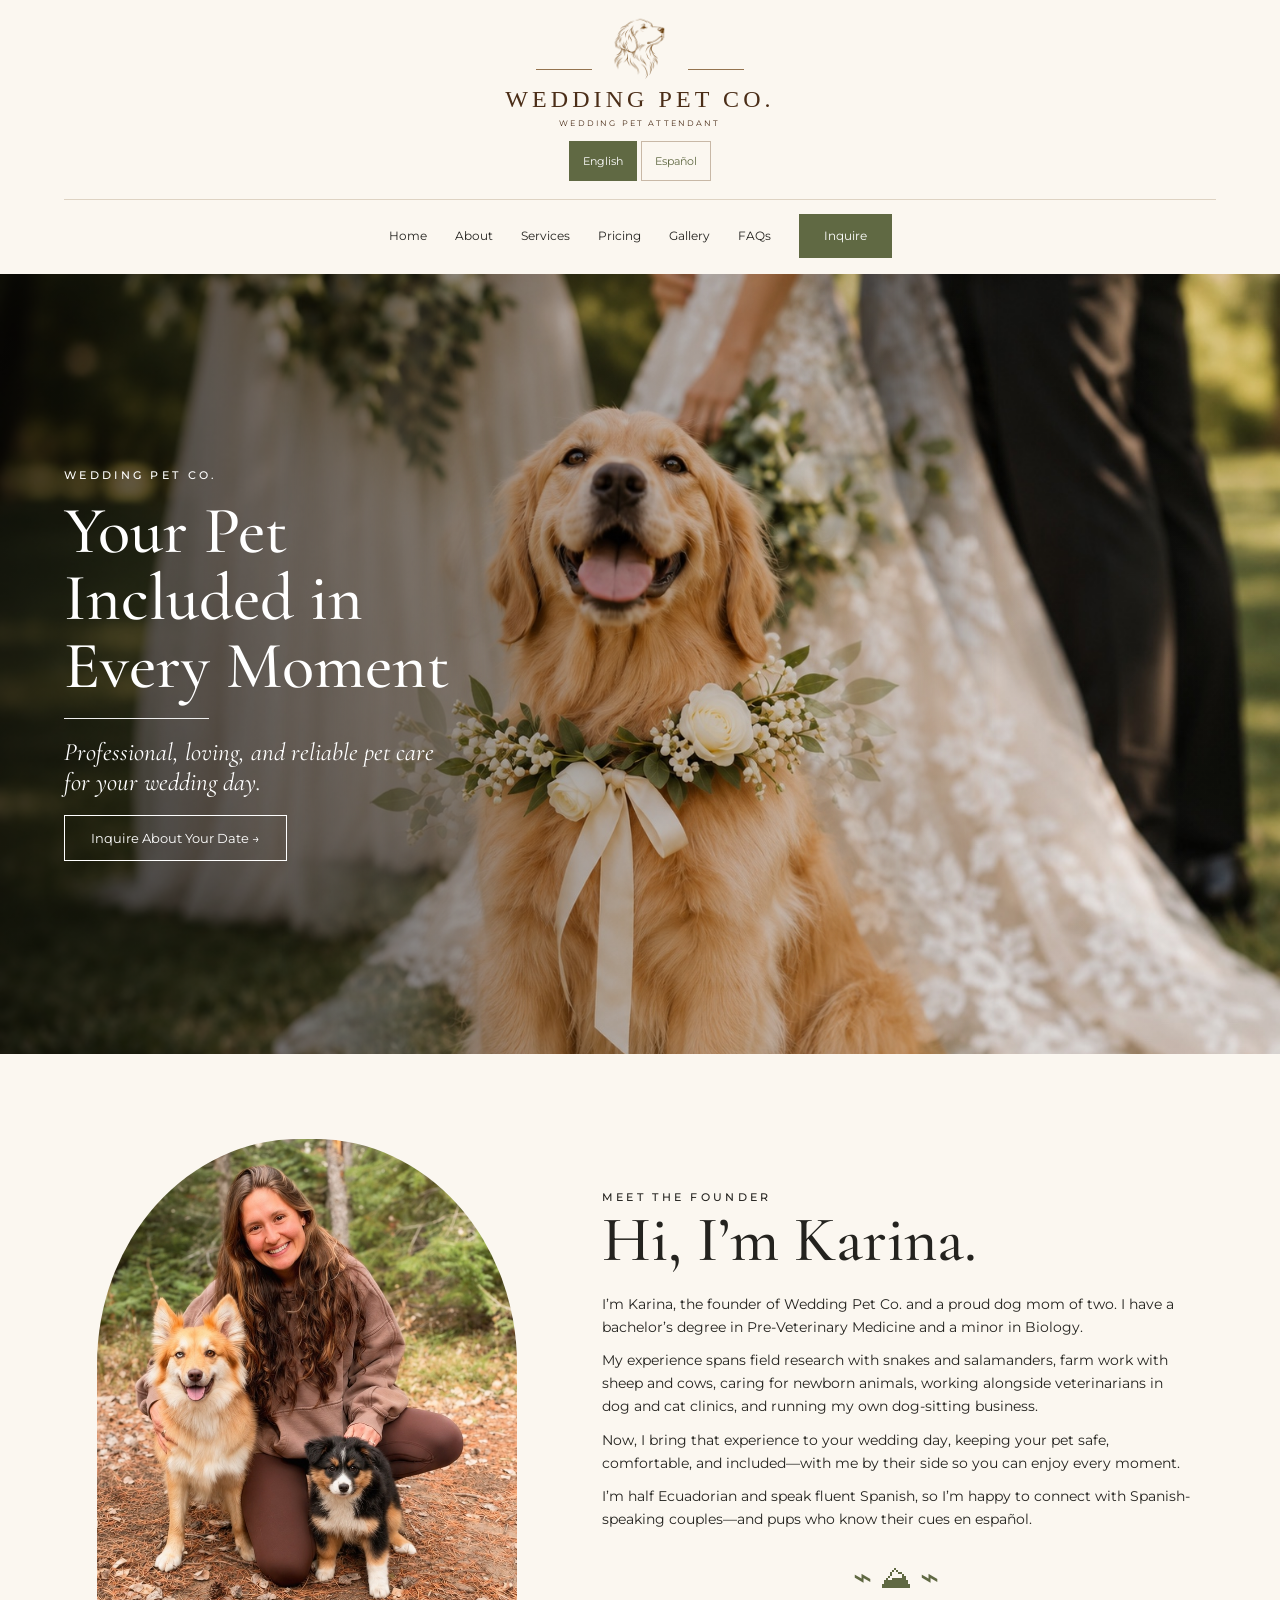
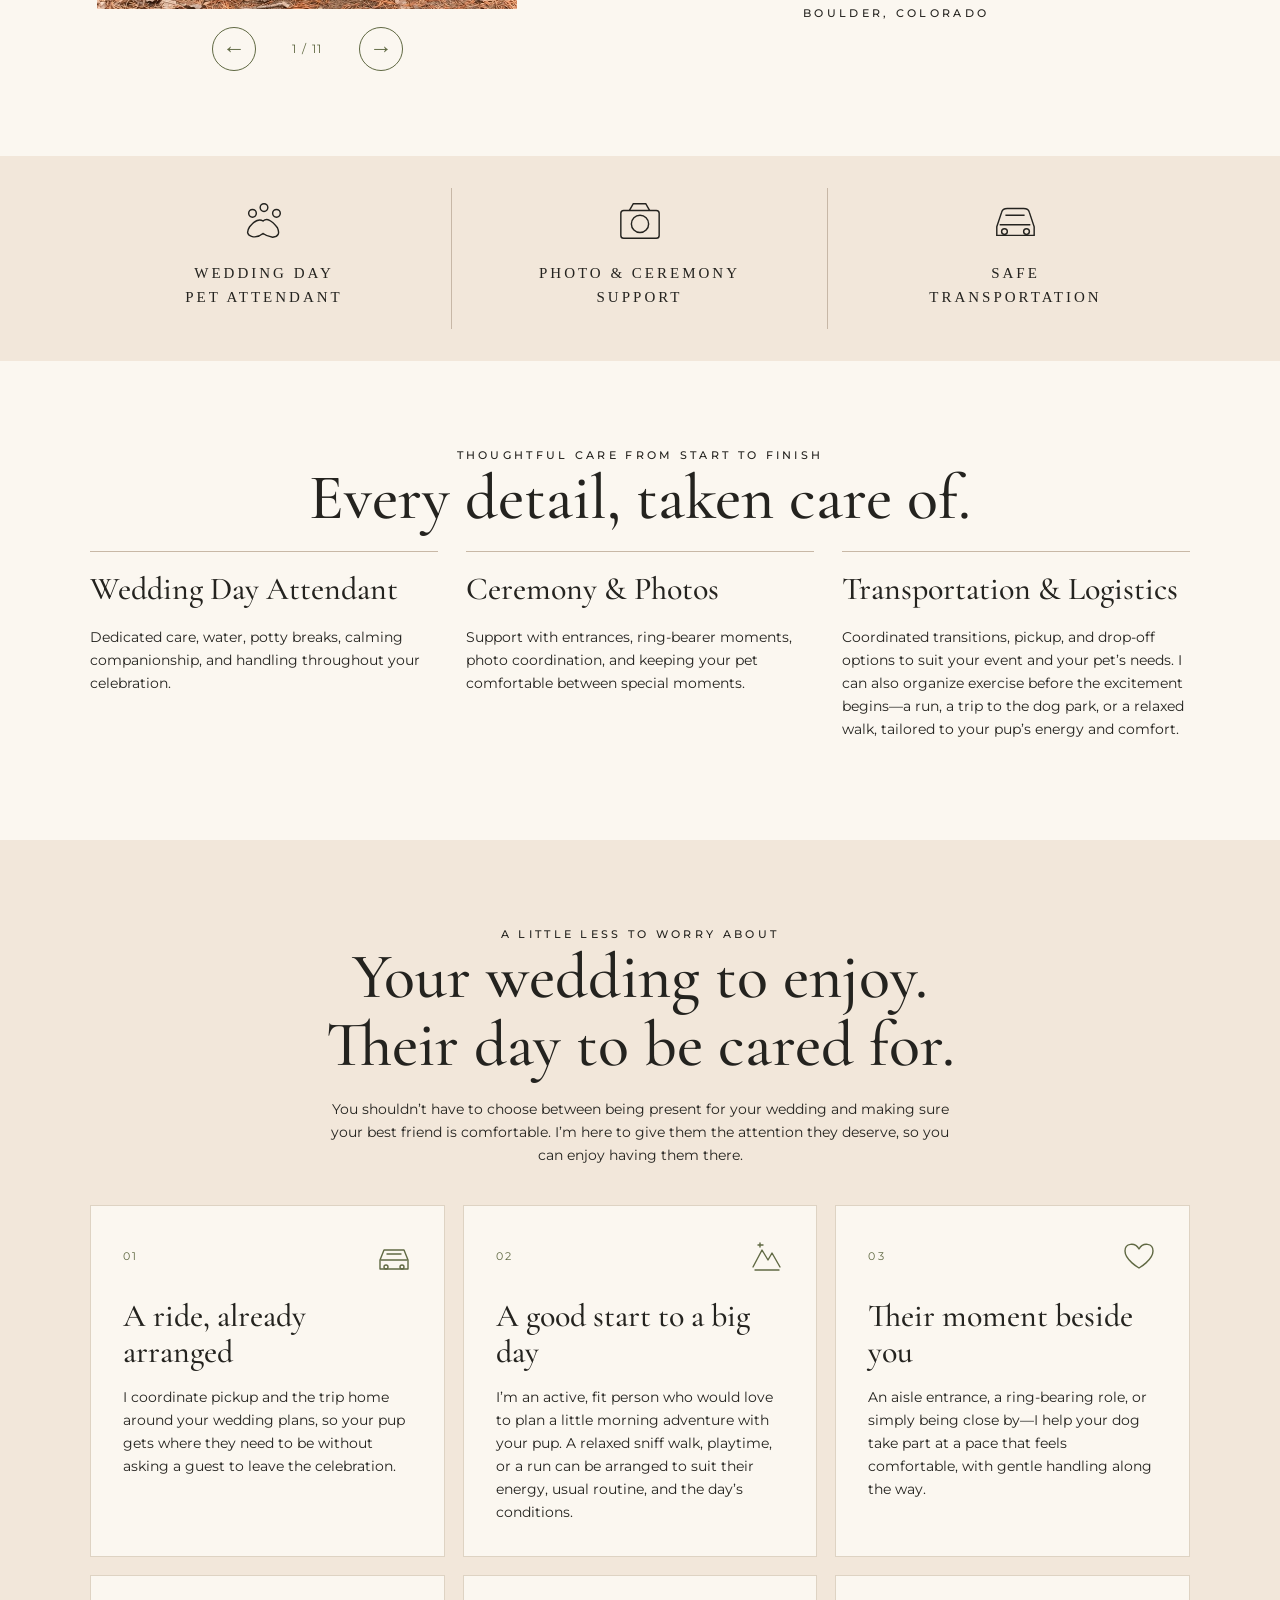
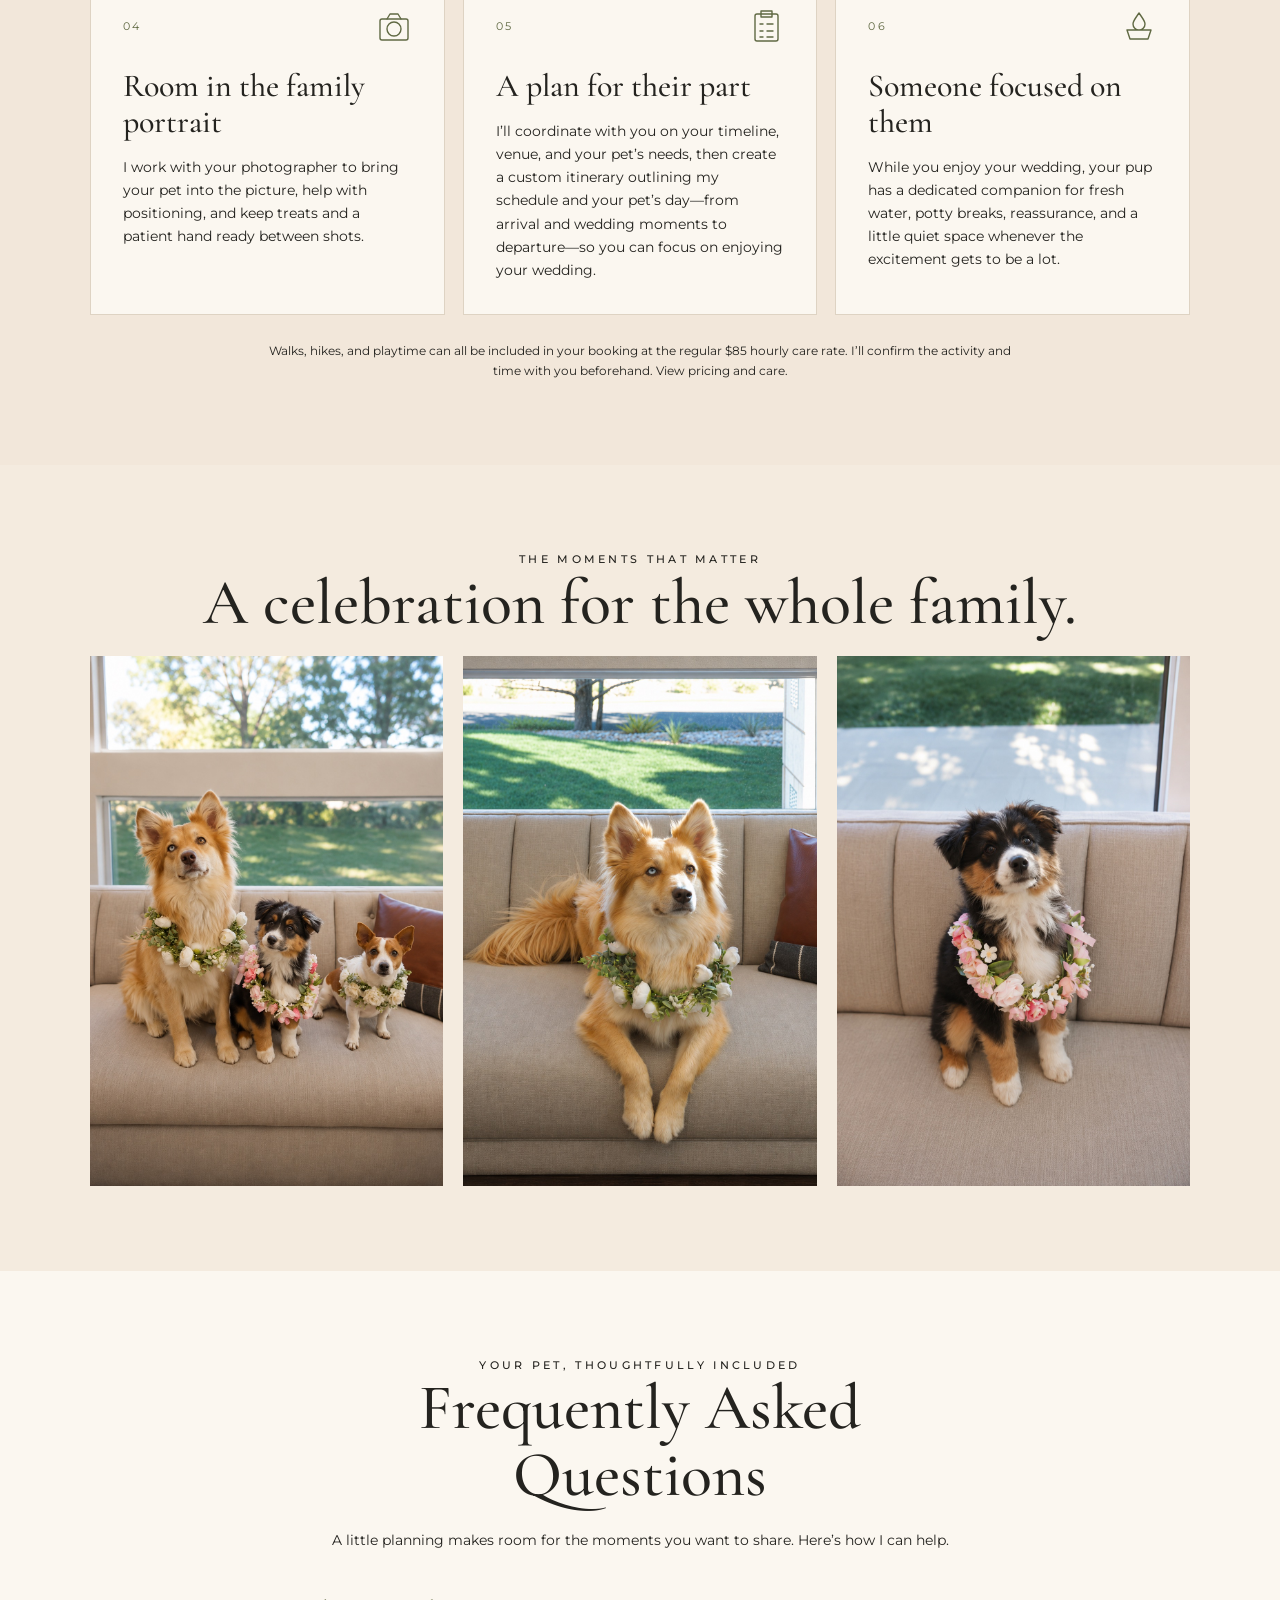
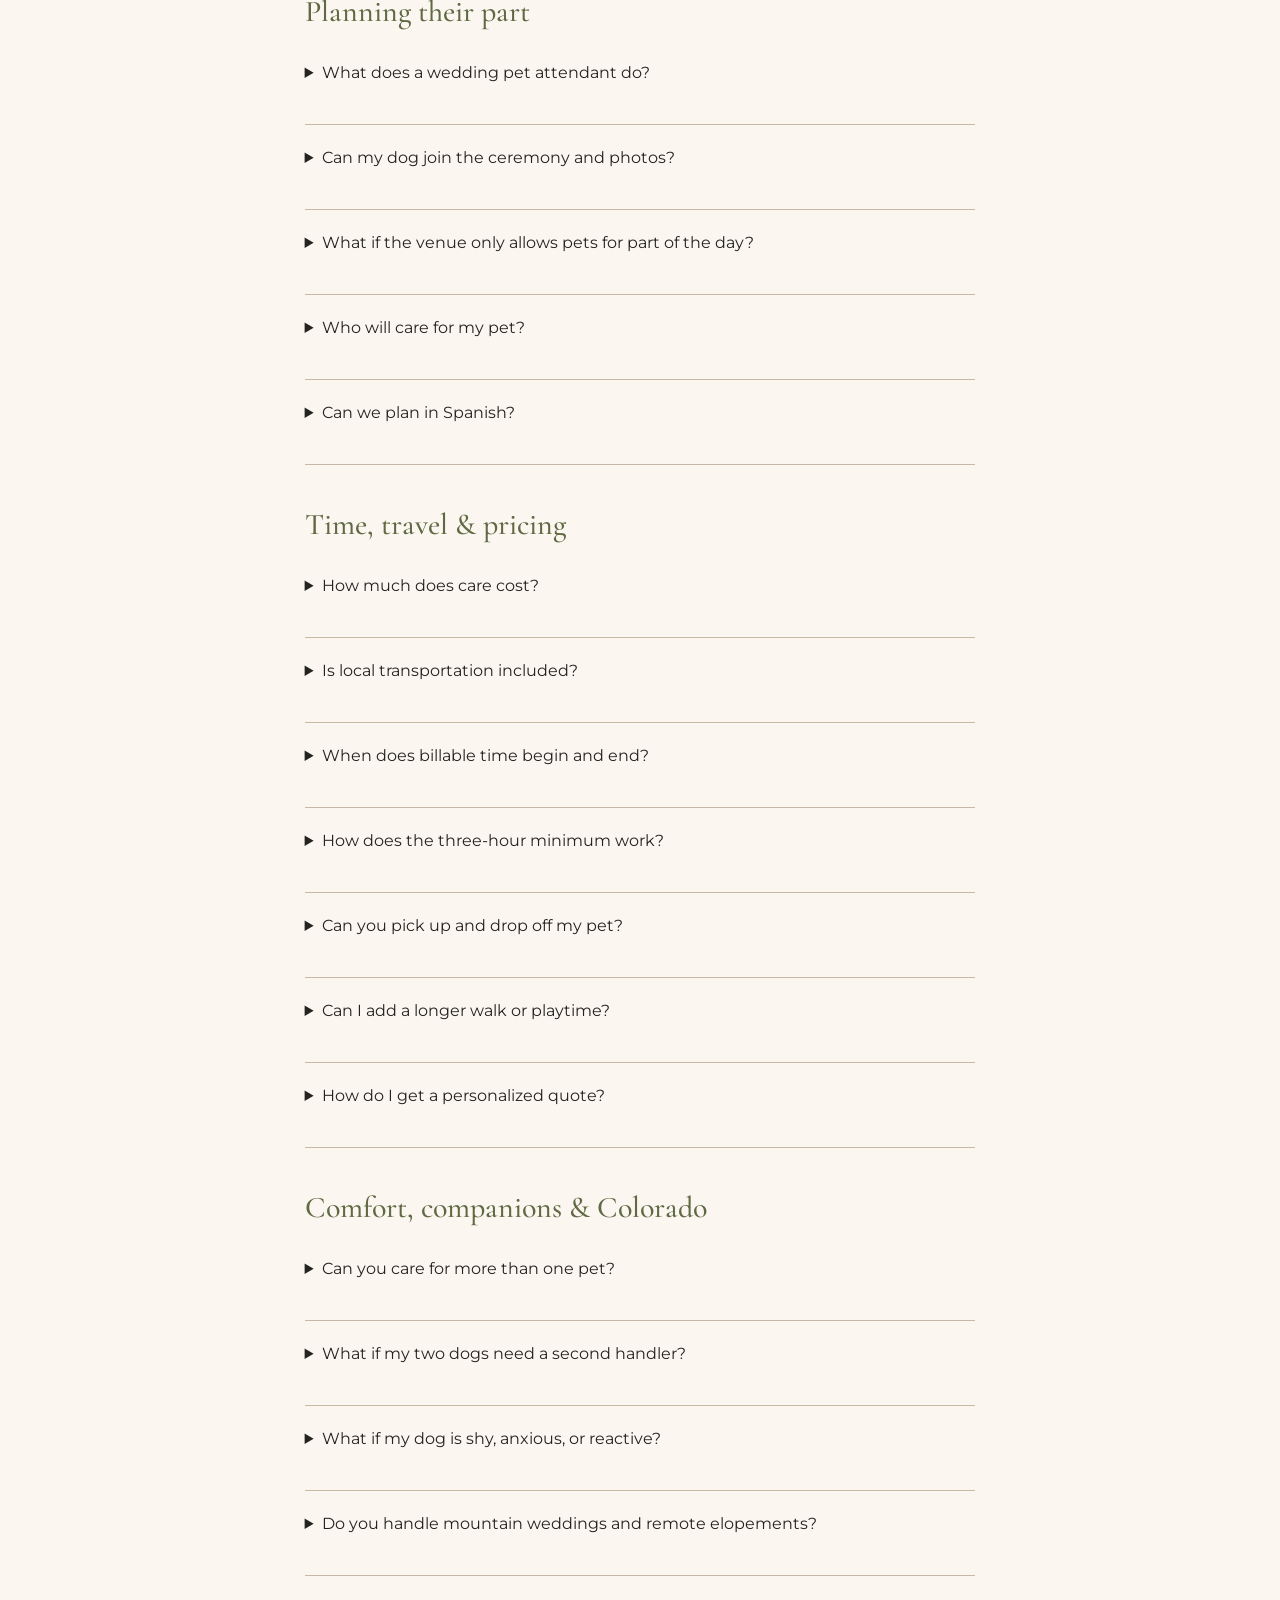
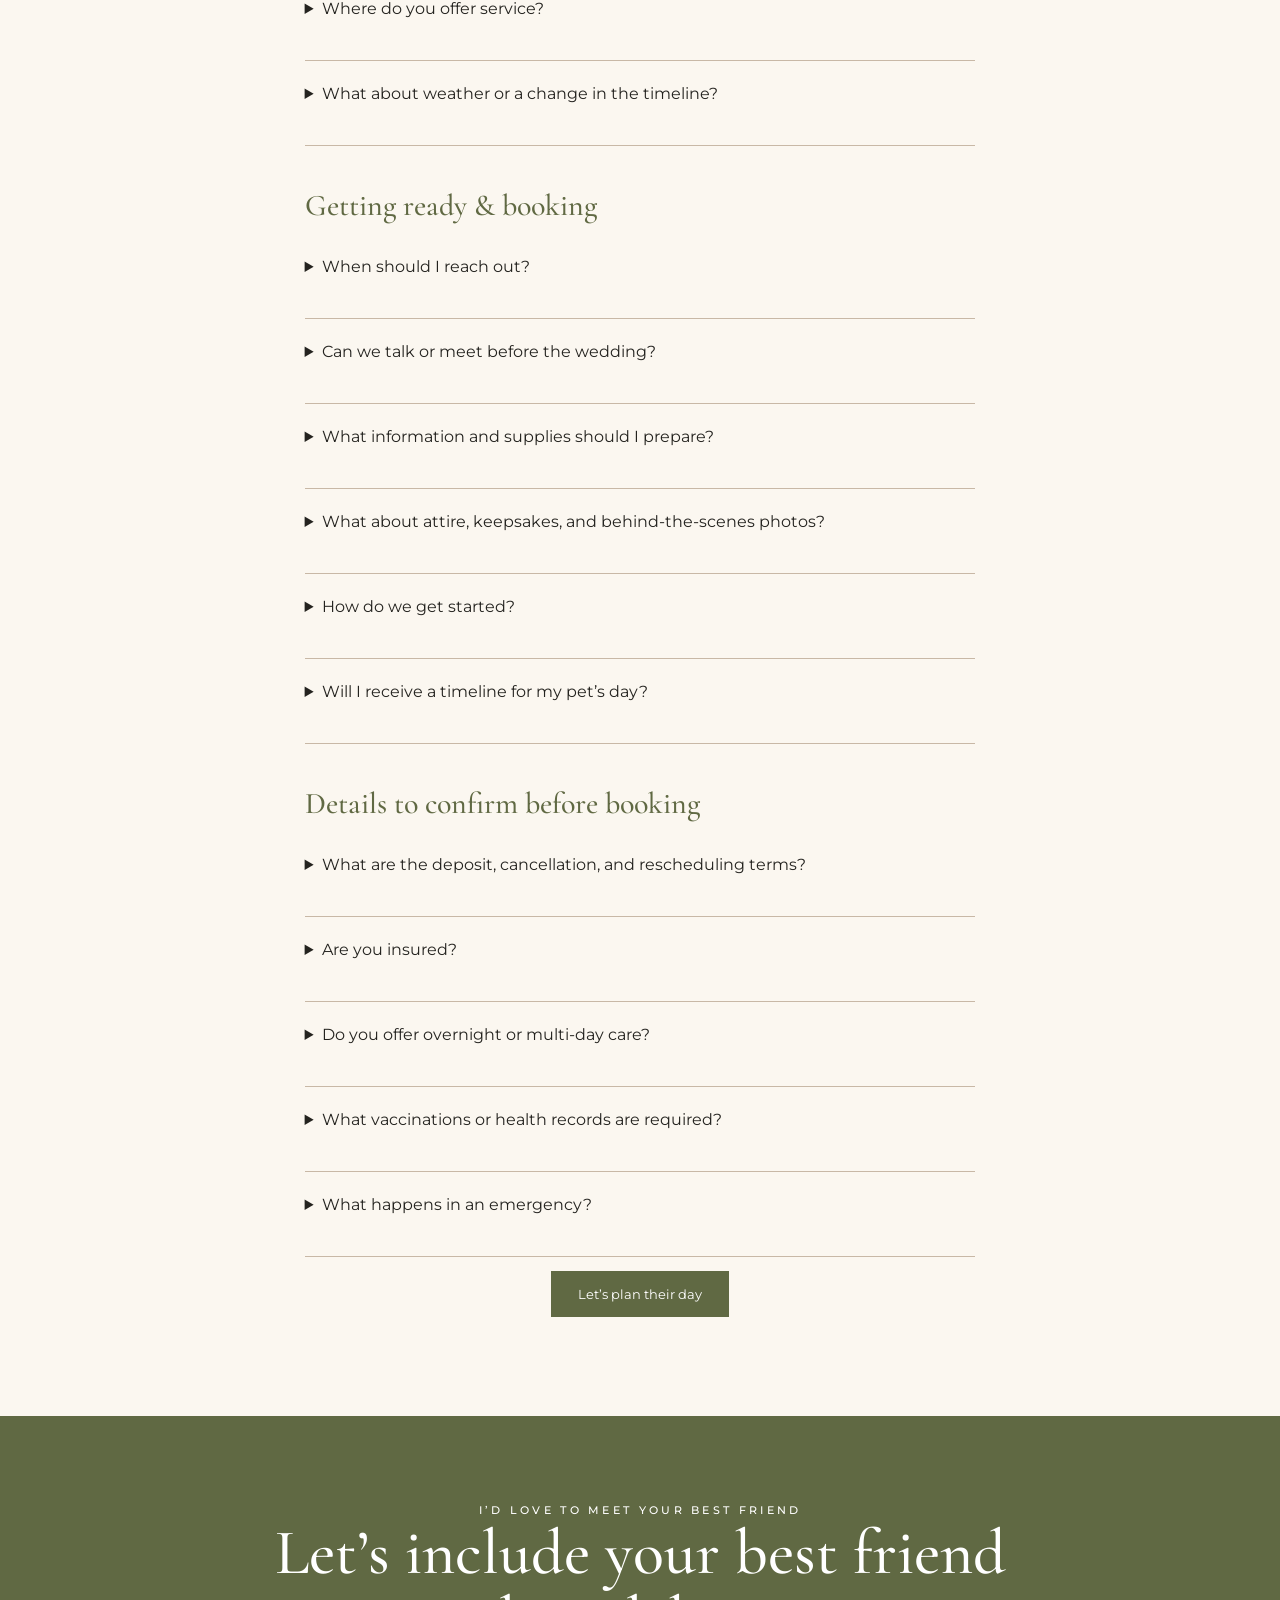
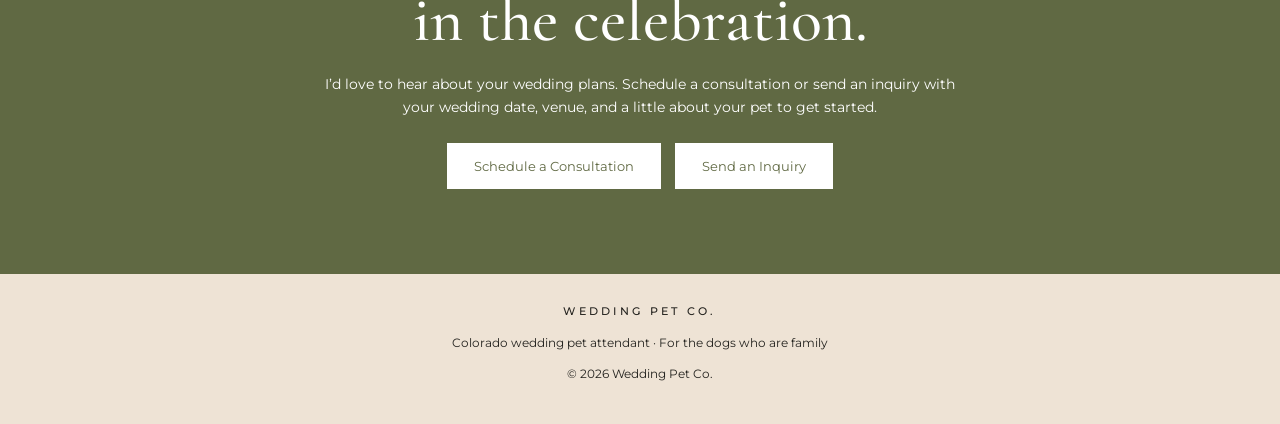
==== commit b4aee1dd: "Align FAQ and exercise copy with transparent hourly and mileage pricing" ====
--- a/index.html
+++ b/index.html
@@ -131,7 +131,7 @@
 @media(max-width:900px){#about .about-carousel{width:min(100%,390px);margin:auto}#about .about-carousel-track img{height:490px}}
 @media(max-width:600px){#about .about-carousel-track img{height:440px}}
 @media(prefers-reduced-motion:reduce){#about .about-carousel-track{scroll-behavior:auto}#about .about-carousel-controls button{transition:none}}
-</style><style>.faq-group{margin-top:42px}.faq-group h3{color:var(--olive);font-size:30px;line-height:1.2;margin-bottom:10px}.faq summary{min-height:44px;line-height:1.6;padding-right:8px}.faq p{overflow-wrap:anywhere}.faq a:not(.btn){text-decoration:underline}@media(max-width:600px){.faq-group{margin-top:30px}.faq summary{font-size:15px}}</style></head><body><header id="home"><a href="#home" class="brand" aria-label="Wedding Pet Co. homepage"><span class="brand-mark"><svg viewBox="190 65 225 260" role="img" aria-label="Wedding Pet Co. golden retriever logo"><image href="[data-uri]" width="600" height="400"/></svg></span><strong>WEDDING PET CO.</strong><small>WEDDING PET ATTENDANT</small></a><div class="language-switch" role="group" aria-label="Language / Idioma"><button type="button" data-lang="en" lang="en" aria-pressed="true">English</button><button type="button" data-lang="es" lang="es" aria-pressed="false">Español</button></div><button class="mobile-menu-toggle" id="mobile-menu-toggle" type="button" aria-expanded="false" aria-controls="main-navigation"><span class="mobile-menu-icon" aria-hidden="true">☰</span><span>Menu</span></button><nav class="site-nav" id="main-navigation" aria-label="Main navigation"><a href="#home">Home</a><a href="#about">About</a><a href="#services">Services</a><a href="pricing.html">Pricing</a><a href="#gallery">Gallery</a><a href="#faqs">FAQs</a><a href="inquiry.html" class="btn">Inquire</a></nav></header><main><section class="hero"><div><div class="eyebrow">Wedding Pet Co.</div><h1>Your Pet<br>Included in<br>Every Moment</h1><div class="rule"></div><p>Professional, loving, and reliable pet care for your wedding day.</p><a class="btn light" href="#inquire">Inquire About Your Date →</a></div></section><section class="section about" id="about"><div class="about-carousel" role="region" aria-label="Photos of Karina" aria-roledescription="carousel"><div class="portrait about-carousel-track" tabindex="0" aria-label="Use the arrow keys or swipe to browse photos"><div class="about-photo-slide"><img src="founder-dogs.jpg" alt="Karina with her two dogs in the Colorado forest" width="1050" height="1400" decoding="async"></div><div class="about-photo-slide"><img src="about-graduation.jpg" alt="Karina celebrating her graduation" width="1050" height="1400" loading="lazy" decoding="async"></div><div class="about-photo-slide"><img src="about-calf.jpg" alt="Karina with a calf in a pasture" width="1050" height="1400" loading="lazy" decoding="async"></div><div class="about-photo-slide"><img src="about-bottle-feeding.jpg" alt="Karina bottle-feeding a young animal" width="1050" height="1400" loading="lazy" decoding="async"></div><div class="about-photo-slide"><img src="about-field-research.jpg" alt="Karina holding a snake during field research" width="1050" height="1400" loading="lazy" decoding="async"></div><div class="about-photo-slide"><img src="about-horse.jpg" alt="Karina spending time with a horse" width="1050" height="1400" loading="lazy" decoding="async"></div><div class="about-photo-slide"><img src="about-farm-team.jpg" alt="Karina working with an animal care team on a dairy farm" width="1050" height="1400" loading="lazy" decoding="async"></div><div class="about-photo-slide"><img src="about-lamb.jpg" alt="A lamb resting in Karina’s lap" width="1050" height="1400" loading="lazy" decoding="async"></div><div class="about-photo-slide"><img src="about-white-horse.jpg" alt="Karina with a white horse" width="1050" height="1400" loading="lazy" decoding="async"></div><div class="about-photo-slide"><img src="about-sheep-barn.jpg" alt="Karina visiting a sheep barn" width="1050" height="1400" loading="lazy" decoding="async"></div><div class="about-photo-slide"><img src="about-cattle-care.jpg" alt="Karina assisting with cattle care" width="1050" height="1400" loading="lazy" decoding="async"></div></div><div class="about-carousel-controls"><button type="button" class="about-photo-prev" aria-label="Previous photo">←</button><span class="about-photo-count" aria-live="polite" aria-atomic="true">1 / 11</span><button type="button" class="about-photo-next" aria-label="Next photo">→</button></div></div><div><div class="eyebrow">Meet the founder</div><h2>Hi, I’m Karina.</h2><p>I’m Karina, the founder of Wedding Pet Co. and a proud dog mom of two. I have a bachelor’s degree in Pre-Veterinary Medicine and a minor in Biology.</p><p>My experience spans field research with snakes and salamanders, farm work with sheep and cows, caring for newborn animals, working alongside veterinarians in dog and cat clinics, and running my own dog-sitting business.</p><p>Now, I bring that experience to your wedding day, keeping your pet safe, comfortable, and included—with me by their side so you can enjoy every moment.</p><p>I’m half Ecuadorian and speak fluent Spanish, so I’m happy to connect with Spanish-speaking couples—and pups who know their cues en español.</p><div class="mountains">⌁ ⛰ ⌁</div><div class="eyebrow center">Boulder, Colorado</div></div></section><section class="service-strip"><div><svg viewBox="0 0 48 48"><circle cx="12" cy="16" r="4"/><circle cx="24" cy="10" r="4"/><circle cx="37" cy="16" r="4"/><path d="M9 30Q17 20 23 24Q29 19 38 31Q42 40 33 41Q27 40 23 37Q17 42 11 40Q4 38 9 30Z"/></svg><h3>Wedding Day<br>Pet Attendant</h3></div><div><svg viewBox="0 0 48 48"><rect x="4" y="13" width="40" height="29" rx="3"/><path d="M13 13l4-7h13l4 7"/><circle cx="24" cy="27" r="9"/></svg><h3>Photo & Ceremony<br>Support</h3></div><div><svg viewBox="0 0 48 48"><path d="M5 30l5-15q1-4 6-4h17q5 0 6 4l5 15v9H5Z"/><path d="M8 28h32M14 18h20"/><circle cx="13" cy="35" r="3"/><circle cx="36" cy="35" r="3"/></svg><h3>Safe<br>Transportation</h3></div></section><section class="section" id="services"><div class="center"><div class="eyebrow">Thoughtful care from start to finish</div><h2>Every detail, taken care of.</h2></div><div class="columns"><article><h3>Wedding Day Attendant</h3><p>Dedicated care, water, potty breaks, calming companionship, and handling throughout your celebration.</p></article><article><h3>Ceremony & Photos</h3><p>Support with entrances, ring-bearer moments, photo coordination, and keeping your pet comfortable between special moments.</p></article><article><h3>Transportation & Logistics</h3><p>Coordinated transitions, pickup, and drop-off options to suit your event and your pet’s needs. I can also organize exercise before the excitement begins—a run, a trip to the dog park, or a relaxed walk, tailored to your pup’s energy and comfort.</p></article></div></section><section class="section pet-benefits" aria-labelledby="pet-benefits-title"><div class="pet-benefits-intro"><div class="eyebrow">A little less to worry about</div><h2 id="pet-benefits-title">Your wedding to enjoy.<br>Their day to be cared for.</h2><p>You shouldn’t have to choose between being present for your wedding and making sure your best friend is comfortable. I’m here to give them the attention they deserve, so you can enjoy having them there.</p></div><div class="pet-benefits-grid"><article class="pet-benefit"><div class="pet-benefit-top"><span>01</span><svg viewBox="0 0 36 36" aria-hidden="true"><path d="M4 22l4-10h20l4 10v9H4Z"/><path d="M5 22h26M11 16h14"/><circle cx="10" cy="29" r="2"/><circle cx="26" cy="29" r="2"/></svg></div><h3>A ride, already arranged</h3><p>I coordinate pickup and the trip home around your wedding plans, so your pup gets where they need to be without asking a guest to leave the celebration.</p></article><article class="pet-benefit"><div class="pet-benefit-top"><span>02</span><svg viewBox="0 0 36 36" aria-hidden="true"><path d="M5 29l9-17 6 10 4-7 8 14M10 7h5M12 5v4"/><path d="M7 32h24"/></svg></div><h3>A good start to a big day</h3><p>I’m an active, fit person who would love to plan a little morning adventure with your pup. A relaxed sniff walk, playtime, or a run can be arranged to suit their energy, usual routine, and the day’s conditions.</p></article><article class="pet-benefit"><div class="pet-benefit-top"><span>03</span><svg viewBox="0 0 36 36" aria-hidden="true"><path d="M18 30S4 22 4 13c0-8 10-9 14-2 4-7 14-6 14 2 0 9-14 17-14 17Z"/></svg></div><h3>Their moment beside you</h3><p>An aisle entrance, a ring-bearing role, or simply being close by—I help your dog take part at a pace that feels comfortable, with gentle handling along the way.</p></article><article class="pet-benefit"><div class="pet-benefit-top"><span>04</span><svg viewBox="0 0 36 36" aria-hidden="true"><rect x="4" y="11" width="28" height="21" rx="2"/><path d="M11 11l3-5h8l3 5"/><circle cx="18" cy="21" r="7"/></svg></div><h3>Room in the family portrait</h3><p>I work with your photographer to bring your pet into the picture, help with positioning, and keep treats and a patient hand ready between shots.</p></article><article class="pet-benefit"><div class="pet-benefit-top"><span>05</span><svg viewBox="0 0 36 36" aria-hidden="true"><rect x="7" y="6" width="23" height="27" rx="2"/><path d="M13 6V3h11v6H13ZM12 16h3m4 0h6m-13 7h3m4 0h6m-13 6h3m4 0h6"/></svg></div><h3>A plan for their part</h3><p>I’ll coordinate with you on your timeline, venue, and your pet’s needs, then create a custom itinerary outlining my schedule and your pet’s day—from arrival and wedding moments to departure—so you can focus on enjoying your wedding.</p></article><article class="pet-benefit"><div class="pet-benefit-top"><span>06</span><svg viewBox="0 0 36 36" aria-hidden="true"><path d="M6 22h24l-3 9H9ZM18 5c-4 6-6 8-6 11a6 6 0 0012 0c0-3-2-5-6-11Z"/></svg></div><h3>Someone focused on them</h3><p>While you enjoy your wedding, your pup has a dedicated companion for fresh water, potty breaks, reassurance, and a little quiet space whenever the excitement gets to be a lot.</p></article></div><p class="pet-benefits-note">A 15-minute walk is included with every booking. Longer walks, hikes, or playtime can be arranged as additional care at $85 per hour, tailored to your pup. I’ll confirm the activity, time, and cost with you beforehand. <a href="pricing.html">View pricing and care</a>.</p></section><section class="section gallery" id="gallery"><div class="center"><div class="eyebrow">The moments that matter</div><h2>A celebration for the whole family.</h2></div><div class="gallery-grid"><img src="three-floral-dogs.jpg" alt="Three dogs wearing floral wreaths on a sofa" loading="lazy" decoding="async" width="1024" height="1536" style="height:auto;aspect-ratio:auto;object-fit:contain;align-self:start"><img src="dog-on-sofa-clean.jpg" alt="Golden dog wearing a white floral collar relaxing on a sofa" loading="lazy" decoding="async" width="1024" height="1536" style="height:auto;aspect-ratio:auto;object-fit:contain;align-self:start"><img src="tricolor-puppy.jpg" alt="Tricolor puppy wearing a pink floral wreath" loading="lazy" decoding="async" width="1024" height="1536" style="height:auto;aspect-ratio:auto;object-fit:contain;align-self:start"></div></section><section class="section faq" id="faqs" aria-labelledby="faq-title"><div class="center"><div class="eyebrow">Your pet, thoughtfully included</div><h2 id="faq-title">Frequently Asked Questions</h2><p>A little planning makes room for the moments you want to share. Here’s how I can help.</p></div><div class="faq-group"><h3>Planning their part</h3><details><summary>What does a wedding pet attendant do?</summary><p>I give your pet a person of their own while you celebrate. That can mean pickup, help with the ceremony and portraits, water and potty breaks, quiet company, and a ride to their agreed dropoff location. We’ll plan their part around your timeline and their comfort.</p></details><details><summary>Can my dog join the ceremony and photos?</summary><p>Yes. From a short portrait visit to a walk down the aisle, I can help with leashes, positioning, and transitions alongside your planner and photographer. We’ll choose a role that fits your dog and your venue’s rules.</p></details><details><summary>What if the venue only allows pets for part of the day?</summary><p>Their visit can be planned around the moments the venue permits, followed by transportation to the agreed caregiver or dropoff address. Please check the venue’s pet rules before we plan their arrival.</p></details><details><summary>Who will care for my pet?</summary><p>I’m Karina, the owner and primary handler behind Wedding Pet Co. You’ll plan directly with me, and I’ll be there caring for your pet. My background includes veterinary and zoology work and hands-on care with livestock, which shapes my patient, attentive approach.</p><p>If a second handler is needed for additional dogs, I’ll discuss that with you and confirm who will be helping before booking. Any second handler I bring will be a personal friend with a background in veterinary medicine, and I’ll be there working alongside them to care for your dogs.</p></details><details><summary>Can we plan in Spanish?</summary><p>¡Sí! I’m bilingual in English and Spanish. Let me know which language you prefer for discussing your wedding and your pet’s routine.</p></details></div><div class="faq-group"><h3>Time, travel &amp; pricing</h3><details><summary>How much does care cost?</summary><p>Care is $85 per hour with a three-hour minimum for one pet. Transportation time, fresh water, comfort breaks, and a 15-minute walk are included. Additional pets are $100 per pet.</p><p>Send me an inquiry for a personalized quote, or schedule a free phone consultation to talk through your plans.</p></details><details><summary>Is transportation included?</summary><p>Yes. Transportation is part of your booked care time. Time begins when I pick up your dog or they come into my care, and ends when I drop them off or return them to your designated caregiver.</p><p>Three hours includes 60 miles of transportation, with 10 more miles included for each additional hour through seven hours. Travel beyond included mileage is $0.75 per mile.</p></details><details><summary>How does the three-hour minimum work?</summary><p>Each booking has a three-hour minimum. Your booked time includes your pet’s transportation and care from pickup or handoff until drop-off or return to your designated caregiver. I’ll confirm the total time and price with you before booking.</p></details><details><summary>Can you pick up and drop off my pet?</summary><p>Yes. We can discuss pickup and dropoff at your home, hotel, venue, or with a designated caregiver. Share each address and who will receive your pet so the estimate reflects the whole route.</p></details><details><summary>Can I add a longer walk or playtime?</summary><p>A 15-minute walk is included with every booking. You can arrange 30 minutes, 1 hour, 1½ hours, or 2 hours of additional exercise at $85 per hour. Walks, hikes, and playtime are tailored to your dog’s energy, routine, and your plans.</p></details><details><summary>How do I get a personalized quote?</summary><p>Send me your date, venue, pickup and drop-off locations, and a little about your pet. I’ll review your care needs and confirm your timing, transportation, and total price before you book. You can also schedule a free phone consultation if you’d prefer to talk.</p></details></div><div class="faq-group"><h3>Comfort, companions &amp; Colorado</h3><details><summary>Can you care for more than one pet?</summary><p>One pet is included in the hourly rate. Each additional pet is a flat $100. Three pets are subject to safe handling confirmation before booking.</p></details><details><summary>What if my two dogs need a second handler?</summary><p>If your two dogs need a second handler, I’ll discuss that with you and confirm who will be helping before booking. Any second handler I bring will be a personal friend with a background in veterinary medicine. I’ll be there working alongside them to care for your dogs.</p></details><details><summary>What if my dog is shy, anxious, or reactive?</summary><p>Tell me what helps them settle and what they find difficult, including any bite history or triggers. We can talk through space, quieter breaks, and a shorter visit. I won’t promise that a busy wedding is right for every dog; their comfort will guide the plan.</p></details><details><summary>Do you handle mountain weddings and remote elopements?</summary><p>Yes, I’m comfortable with Colorado mountain settings and have access to vehicles capable of unpaved and off-road travel. Send the exact location and road or trail details. Access still depends on conditions, permissions, and what is practical for your pet; vehicle capability doesn’t guarantee access to every location.</p></details><details><summary>Where do you offer service?</summary><p>Wedding Pet Co. is based in Boulder and cares for pets at Colorado weddings. Send your venue and pickup/dropoff addresses so I can confirm your specific location. A fixed service boundary and out-of-state travel policy still need to be confirmed.</p></details><details><summary>What about weather or a change in the timeline?</summary><p>Share your venue’s weather backup plan and the moments you most want your pet to join. We’ll discuss rest, shelter, access, and timing around their needs. Weather-related cancellation terms and charges for schedule changes still need your confirmation.</p></details></div><div class="faq-group"><h3>Getting ready &amp; booking</h3><details><summary>When should I reach out?</summary><p>Reach out once you know your date and venue so we can check availability and talk through your pet’s role. If the wedding is soon, you’re still welcome to ask; availability needs to be checked for your date.</p></details><details><summary>Can we talk or meet before the wedding?</summary><p>Yes! A phone consultation is free, so we can talk about your wedding plans and your pet’s needs. <a href="https://calendly.com/kicardie/30min" target="_blank" rel="noopener noreferrer" style="text-decoration:underline">Book your free phone consultation here →</a></p><p>An in-person meet-and-greet is $50. If you book your wedding pet care with me, that $50 will be credited toward your package.</p></details><details><summary>What information and supplies should I prepare?</summary><p>Share the timeline, addresses, venue pet rules, caregiver contact, and your pet’s routine, sensitivities, and handling needs. We’ll agree on what to pack, such as their leash or harness, food, familiar items, and approved treats. Tell me about health needs before booking so we can discuss whether the care is suitable.</p></details><details><summary>What about attire, keepsakes, and behind-the-scenes photos?</summary><p>Your dog’s safety and comfort are always my first priority. I’m not a photographer, but whenever their care allows, I’ll do my best to capture a few behind-the-scenes moments for you.</p><p>I’ll also make sure your dog has a place in your guest book—we can talk through how you’d like to include them when we plan their day.</p><p>Have a special outfit or accessory in mind? Talk to me about it! I’ll help you plan attire that fits your vision while keeping your dog comfortable and safe. We can also discuss any keepsake ideas you have.</p></details><details><summary>How do we get started?</summary><p>Simply <a href="https://www.weddingpetco.com/inquiry.html?lang=en" style="text-decoration:underline">send an inquiry →</a> with your date, venue, and a little about your pets, and I’ll check whether I’m available for your date, then be in touch to discuss your plans.</p><p>Send your details and I’ll review the timing, transportation, and care needs with you to put together your personalized quote.</p><p>Prefer to talk first? <a href="https://calendly.com/kicardie/30min" target="_blank" rel="noopener noreferrer" style="text-decoration:underline">Book a free phone consultation →</a>.</p></details><details><summary>Will I receive a timeline for my pet’s day?</summary><p>I’ll send you a custom itinerary outlining my schedule and your pups’ timeline for the day, including pickup, wedding moments, any planned exercise, and drop-off—so you can focus on enjoying your wedding.</p></details></div><div class="faq-group"><h3>Details to confirm before booking</h3><details data-policy-status="owner-confirmation-required"><summary>What are the deposit, cancellation, and rescheduling terms?</summary><p>Please ask me to confirm the current payment and cancellation terms before booking. No deposit amount, refund window, or rescheduling fee is stated here.</p></details><details data-policy-status="owner-confirmation-required"><summary>Are you insured?</summary><p>Insurance details need confirmation. Please request current coverage information before booking.</p></details><details data-policy-status="owner-confirmation-required"><summary>Do you offer overnight or multi-day care?</summary><p>Overnight care is $100 per night, subject to availability. Send me your dates and care needs so I can confirm the arrangements before booking.</p></details><details data-policy-status="owner-confirmation-required"><summary>What vaccinations or health records are required?</summary><p>Please ask me to confirm health and vaccination requirements before booking, and check your venue’s rules too. This page does not set a vaccination requirement or promise medical care.</p></details><details data-policy-status="owner-confirmation-required"><summary>What happens in an emergency?</summary><p>An emergency plan needs to be agreed before care is booked, including contacts, veterinary preferences, treatment authorization, and responsibility for costs. Please ask me to confirm those arrangements; my animal-care background is not a promise of veterinary treatment.</p></details></div><p class="center"><a class="btn" href="inquiry.html">Let’s plan their day</a></p></section><section class="section contact" id="inquire"><div class="eyebrow">I’d love to meet your best friend</div><h2>Let’s include your best friend<br>in the celebration.</h2><p>I’d love to hear about your wedding plans. Schedule a consultation or send an inquiry with your wedding date, venue, and a little about your pet to get started.</p><div style="display:flex;flex-wrap:wrap;justify-content:center;gap:14px"><a class="btn" href="https://calendly.com/kicardie/30min">Schedule a Consultation</a><a class="btn" href="inquiry.html">Send an Inquiry</a></div></section></main><footer><div class="eyebrow">Wedding Pet Co.</div><p>Colorado wedding pet attendant · For the dogs who are family</p><p>© <span id="year"></span> Wedding Pet Co.</p></footer><script>document.getElementById('year').textContent=new Date().getFullYear()</script><script>
+</style><style>.faq-group{margin-top:42px}.faq-group h3{color:var(--olive);font-size:30px;line-height:1.2;margin-bottom:10px}.faq summary{min-height:44px;line-height:1.6;padding-right:8px}.faq p{overflow-wrap:anywhere}.faq a:not(.btn){text-decoration:underline}@media(max-width:600px){.faq-group{margin-top:30px}.faq summary{font-size:15px}}</style></head><body><header id="home"><a href="#home" class="brand" aria-label="Wedding Pet Co. homepage"><span class="brand-mark"><svg viewBox="190 65 225 260" role="img" aria-label="Wedding Pet Co. golden retriever logo"><image href="[data-uri]" width="600" height="400"/></svg></span><strong>WEDDING PET CO.</strong><small>WEDDING PET ATTENDANT</small></a><div class="language-switch" role="group" aria-label="Language / Idioma"><button type="button" data-lang="en" lang="en" aria-pressed="true">English</button><button type="button" data-lang="es" lang="es" aria-pressed="false">Español</button></div><button class="mobile-menu-toggle" id="mobile-menu-toggle" type="button" aria-expanded="false" aria-controls="main-navigation"><span class="mobile-menu-icon" aria-hidden="true">☰</span><span>Menu</span></button><nav class="site-nav" id="main-navigation" aria-label="Main navigation"><a href="#home">Home</a><a href="#about">About</a><a href="#services">Services</a><a href="pricing.html">Pricing</a><a href="#gallery">Gallery</a><a href="#faqs">FAQs</a><a href="inquiry.html" class="btn">Inquire</a></nav></header><main><section class="hero"><div><div class="eyebrow">Wedding Pet Co.</div><h1>Your Pet<br>Included in<br>Every Moment</h1><div class="rule"></div><p>Professional, loving, and reliable pet care for your wedding day.</p><a class="btn light" href="#inquire">Inquire About Your Date →</a></div></section><section class="section about" id="about"><div class="about-carousel" role="region" aria-label="Photos of Karina" aria-roledescription="carousel"><div class="portrait about-carousel-track" tabindex="0" aria-label="Use the arrow keys or swipe to browse photos"><div class="about-photo-slide"><img src="founder-dogs.jpg" alt="Karina with her two dogs in the Colorado forest" width="1050" height="1400" decoding="async"></div><div class="about-photo-slide"><img src="about-graduation.jpg" alt="Karina celebrating her graduation" width="1050" height="1400" loading="lazy" decoding="async"></div><div class="about-photo-slide"><img src="about-calf.jpg" alt="Karina with a calf in a pasture" width="1050" height="1400" loading="lazy" decoding="async"></div><div class="about-photo-slide"><img src="about-bottle-feeding.jpg" alt="Karina bottle-feeding a young animal" width="1050" height="1400" loading="lazy" decoding="async"></div><div class="about-photo-slide"><img src="about-field-research.jpg" alt="Karina holding a snake during field research" width="1050" height="1400" loading="lazy" decoding="async"></div><div class="about-photo-slide"><img src="about-horse.jpg" alt="Karina spending time with a horse" width="1050" height="1400" loading="lazy" decoding="async"></div><div class="about-photo-slide"><img src="about-farm-team.jpg" alt="Karina working with an animal care team on a dairy farm" width="1050" height="1400" loading="lazy" decoding="async"></div><div class="about-photo-slide"><img src="about-lamb.jpg" alt="A lamb resting in Karina’s lap" width="1050" height="1400" loading="lazy" decoding="async"></div><div class="about-photo-slide"><img src="about-white-horse.jpg" alt="Karina with a white horse" width="1050" height="1400" loading="lazy" decoding="async"></div><div class="about-photo-slide"><img src="about-sheep-barn.jpg" alt="Karina visiting a sheep barn" width="1050" height="1400" loading="lazy" decoding="async"></div><div class="about-photo-slide"><img src="about-cattle-care.jpg" alt="Karina assisting with cattle care" width="1050" height="1400" loading="lazy" decoding="async"></div></div><div class="about-carousel-controls"><button type="button" class="about-photo-prev" aria-label="Previous photo">←</button><span class="about-photo-count" aria-live="polite" aria-atomic="true">1 / 11</span><button type="button" class="about-photo-next" aria-label="Next photo">→</button></div></div><div><div class="eyebrow">Meet the founder</div><h2>Hi, I’m Karina.</h2><p>I’m Karina, the founder of Wedding Pet Co. and a proud dog mom of two. I have a bachelor’s degree in Pre-Veterinary Medicine and a minor in Biology.</p><p>My experience spans field research with snakes and salamanders, farm work with sheep and cows, caring for newborn animals, working alongside veterinarians in dog and cat clinics, and running my own dog-sitting business.</p><p>Now, I bring that experience to your wedding day, keeping your pet safe, comfortable, and included—with me by their side so you can enjoy every moment.</p><p>I’m half Ecuadorian and speak fluent Spanish, so I’m happy to connect with Spanish-speaking couples—and pups who know their cues en español.</p><div class="mountains">⌁ ⛰ ⌁</div><div class="eyebrow center">Boulder, Colorado</div></div></section><section class="service-strip"><div><svg viewBox="0 0 48 48"><circle cx="12" cy="16" r="4"/><circle cx="24" cy="10" r="4"/><circle cx="37" cy="16" r="4"/><path d="M9 30Q17 20 23 24Q29 19 38 31Q42 40 33 41Q27 40 23 37Q17 42 11 40Q4 38 9 30Z"/></svg><h3>Wedding Day<br>Pet Attendant</h3></div><div><svg viewBox="0 0 48 48"><rect x="4" y="13" width="40" height="29" rx="3"/><path d="M13 13l4-7h13l4 7"/><circle cx="24" cy="27" r="9"/></svg><h3>Photo & Ceremony<br>Support</h3></div><div><svg viewBox="0 0 48 48"><path d="M5 30l5-15q1-4 6-4h17q5 0 6 4l5 15v9H5Z"/><path d="M8 28h32M14 18h20"/><circle cx="13" cy="35" r="3"/><circle cx="36" cy="35" r="3"/></svg><h3>Safe<br>Transportation</h3></div></section><section class="section" id="services"><div class="center"><div class="eyebrow">Thoughtful care from start to finish</div><h2>Every detail, taken care of.</h2></div><div class="columns"><article><h3>Wedding Day Attendant</h3><p>Dedicated care, water, potty breaks, calming companionship, and handling throughout your celebration.</p></article><article><h3>Ceremony & Photos</h3><p>Support with entrances, ring-bearer moments, photo coordination, and keeping your pet comfortable between special moments.</p></article><article><h3>Transportation & Logistics</h3><p>Coordinated transitions, pickup, and drop-off options to suit your event and your pet’s needs. I can also organize exercise before the excitement begins—a run, a trip to the dog park, or a relaxed walk, tailored to your pup’s energy and comfort.</p></article></div></section><section class="section pet-benefits" aria-labelledby="pet-benefits-title"><div class="pet-benefits-intro"><div class="eyebrow">A little less to worry about</div><h2 id="pet-benefits-title">Your wedding to enjoy.<br>Their day to be cared for.</h2><p>You shouldn’t have to choose between being present for your wedding and making sure your best friend is comfortable. I’m here to give them the attention they deserve, so you can enjoy having them there.</p></div><div class="pet-benefits-grid"><article class="pet-benefit"><div class="pet-benefit-top"><span>01</span><svg viewBox="0 0 36 36" aria-hidden="true"><path d="M4 22l4-10h20l4 10v9H4Z"/><path d="M5 22h26M11 16h14"/><circle cx="10" cy="29" r="2"/><circle cx="26" cy="29" r="2"/></svg></div><h3>A ride, already arranged</h3><p>I coordinate pickup and the trip home around your wedding plans, so your pup gets where they need to be without asking a guest to leave the celebration.</p></article><article class="pet-benefit"><div class="pet-benefit-top"><span>02</span><svg viewBox="0 0 36 36" aria-hidden="true"><path d="M5 29l9-17 6 10 4-7 8 14M10 7h5M12 5v4"/><path d="M7 32h24"/></svg></div><h3>A good start to a big day</h3><p>I’m an active, fit person who would love to plan a little morning adventure with your pup. A relaxed sniff walk, playtime, or a run can be arranged to suit their energy, usual routine, and the day’s conditions.</p></article><article class="pet-benefit"><div class="pet-benefit-top"><span>03</span><svg viewBox="0 0 36 36" aria-hidden="true"><path d="M18 30S4 22 4 13c0-8 10-9 14-2 4-7 14-6 14 2 0 9-14 17-14 17Z"/></svg></div><h3>Their moment beside you</h3><p>An aisle entrance, a ring-bearing role, or simply being close by—I help your dog take part at a pace that feels comfortable, with gentle handling along the way.</p></article><article class="pet-benefit"><div class="pet-benefit-top"><span>04</span><svg viewBox="0 0 36 36" aria-hidden="true"><rect x="4" y="11" width="28" height="21" rx="2"/><path d="M11 11l3-5h8l3 5"/><circle cx="18" cy="21" r="7"/></svg></div><h3>Room in the family portrait</h3><p>I work with your photographer to bring your pet into the picture, help with positioning, and keep treats and a patient hand ready between shots.</p></article><article class="pet-benefit"><div class="pet-benefit-top"><span>05</span><svg viewBox="0 0 36 36" aria-hidden="true"><rect x="7" y="6" width="23" height="27" rx="2"/><path d="M13 6V3h11v6H13ZM12 16h3m4 0h6m-13 7h3m4 0h6m-13 6h3m4 0h6"/></svg></div><h3>A plan for their part</h3><p>I’ll coordinate with you on your timeline, venue, and your pet’s needs, then create a custom itinerary outlining my schedule and your pet’s day—from arrival and wedding moments to departure—so you can focus on enjoying your wedding.</p></article><article class="pet-benefit"><div class="pet-benefit-top"><span>06</span><svg viewBox="0 0 36 36" aria-hidden="true"><path d="M6 22h24l-3 9H9ZM18 5c-4 6-6 8-6 11a6 6 0 0012 0c0-3-2-5-6-11Z"/></svg></div><h3>Someone focused on them</h3><p>While you enjoy your wedding, your pup has a dedicated companion for fresh water, potty breaks, reassurance, and a little quiet space whenever the excitement gets to be a lot.</p></article></div><p class="pet-benefits-note">Walks, hikes, and playtime can all be included in your booking at the regular $85 hourly care rate. I’ll confirm the activity and time with you beforehand. <a href="pricing.html">View pricing and care</a>.</p></section><section class="section gallery" id="gallery"><div class="center"><div class="eyebrow">The moments that matter</div><h2>A celebration for the whole family.</h2></div><div class="gallery-grid"><img src="three-floral-dogs.jpg" alt="Three dogs wearing floral wreaths on a sofa" loading="lazy" decoding="async" width="1024" height="1536" style="height:auto;aspect-ratio:auto;object-fit:contain;align-self:start"><img src="dog-on-sofa-clean.jpg" alt="Golden dog wearing a white floral collar relaxing on a sofa" loading="lazy" decoding="async" width="1024" height="1536" style="height:auto;aspect-ratio:auto;object-fit:contain;align-self:start"><img src="tricolor-puppy.jpg" alt="Tricolor puppy wearing a pink floral wreath" loading="lazy" decoding="async" width="1024" height="1536" style="height:auto;aspect-ratio:auto;object-fit:contain;align-self:start"></div></section><section class="section faq" id="faqs" aria-labelledby="faq-title"><div class="center"><div class="eyebrow">Your pet, thoughtfully included</div><h2 id="faq-title">Frequently Asked Questions</h2><p>A little planning makes room for the moments you want to share. Here’s how I can help.</p></div><div class="faq-group"><h3>Planning their part</h3><details><summary>What does a wedding pet attendant do?</summary><p>I give your pet a person of their own while you celebrate. That can mean pickup, help with the ceremony and portraits, water and potty breaks, quiet company, and a ride to their agreed dropoff location. We’ll plan their part around your timeline and their comfort.</p></details><details><summary>Can my dog join the ceremony and photos?</summary><p>Yes. From a short portrait visit to a walk down the aisle, I can help with leashes, positioning, and transitions alongside your planner and photographer. We’ll choose a role that fits your dog and your venue’s rules.</p></details><details><summary>What if the venue only allows pets for part of the day?</summary><p>Their visit can be planned around the moments the venue permits, followed by transportation to the agreed caregiver or dropoff address. Please check the venue’s pet rules before we plan their arrival.</p></details><details><summary>Who will care for my pet?</summary><p>I’m Karina, the owner and primary handler behind Wedding Pet Co. You’ll plan directly with me, and I’ll be there caring for your pet. My background includes veterinary and zoology work and hands-on care with livestock, which shapes my patient, attentive approach.</p><p>If a second handler is needed for additional dogs, I’ll discuss that with you and confirm who will be helping before booking. Any second handler I bring will be a personal friend with a background in veterinary medicine, and I’ll be there working alongside them to care for your dogs.</p></details><details><summary>Can we plan in Spanish?</summary><p>¡Sí! I’m bilingual in English and Spanish. Let me know which language you prefer for discussing your wedding and your pet’s routine.</p></details></div><div class="faq-group"><h3>Time, travel &amp; pricing</h3><details><summary>How much does care cost?</summary><p>Wedding-day pet care is $85 per hour with a three-hour minimum for one dog. Each additional dog is $100 per event. Your booked time includes transportation, wedding assistance, and exercise. You'll receive a personalized quote before booking.</p></details><details><summary>Is local transportation included?</summary><p>Yes! The first 80 miles of total round-trip driving (approximately 40 miles each way) from our Broomfield home base are included at no extra mileage charge. Beyond 80 total miles, additional mileage is $0.70 per mile. Mileage is calculated across the full route: Broomfield, pickup, wedding venue, drop-off, and return to Broomfield. Driving time is billed at $85 per hour.</p></details><details><summary>When does billable time begin and end?</summary><p>Service time includes all travel and care, beginning when I leave my Broomfield home base and ending when I return. I'll confirm the estimated total hours and mileage in your quote.</p></details><details><summary>How does the three-hour minimum work?</summary><p>Each booking has a three-hour minimum, including travel and wedding-day care. Your quote will show the total estimated hours and any mileage charges.</p></details><details><summary>Can you pick up and drop off my pet?</summary><p>Yes! Pickup and drop-off can be arranged at a home, hotel, venue, or with a designated caregiver. Please share all addresses so I can calculate your complete route.</p></details><details><summary>Can I add a longer walk or playtime?</summary><p>Absolutely. Walks, hikes, and playtime are billed as part of the regular $85 hourly care rate, not as an additional fee on top of your booked hours.</p></details><details><summary>How do I get a personalized quote?</summary><p>Send me your wedding date, venue, pickup and drop-off locations, and details about your dog. I'll confirm your estimated hours, transportation, and total price before you book. You can also schedule a free consultation.</p></details></div><div class="faq-group"><h3>Comfort, companions &amp; Colorado</h3><details><summary>Can you care for more than one pet?</summary><p>One pet is included in the hourly rate. Each additional pet is a flat $100. Three pets are subject to safe handling confirmation before booking.</p></details><details><summary>What if my two dogs need a second handler?</summary><p>If your two dogs need a second handler, I’ll discuss that with you and confirm who will be helping before booking. Any second handler I bring will be a personal friend with a background in veterinary medicine. I’ll be there working alongside them to care for your dogs.</p></details><details><summary>What if my dog is shy, anxious, or reactive?</summary><p>Tell me what helps them settle and what they find difficult, including any bite history or triggers. We can talk through space, quieter breaks, and a shorter visit. I won’t promise that a busy wedding is right for every dog; their comfort will guide the plan.</p></details><details><summary>Do you handle mountain weddings and remote elopements?</summary><p>Yes, I’m comfortable with Colorado mountain settings and have access to vehicles capable of unpaved and off-road travel. Send the exact location and road or trail details. Access still depends on conditions, permissions, and what is practical for your pet; vehicle capability doesn’t guarantee access to every location.</p></details><details><summary>Where do you offer service?</summary><p>Wedding Pet Co. is based in Boulder and cares for pets at Colorado weddings. Send your venue and pickup/dropoff addresses so I can confirm your specific location. A fixed service boundary and out-of-state travel policy still need to be confirmed.</p></details><details><summary>What about weather or a change in the timeline?</summary><p>Share your venue’s weather backup plan and the moments you most want your pet to join. We’ll discuss rest, shelter, access, and timing around their needs. Weather-related cancellation terms and charges for schedule changes still need your confirmation.</p></details></div><div class="faq-group"><h3>Getting ready &amp; booking</h3><details><summary>When should I reach out?</summary><p>Reach out once you know your date and venue so we can check availability and talk through your pet’s role. If the wedding is soon, you’re still welcome to ask; availability needs to be checked for your date.</p></details><details><summary>Can we talk or meet before the wedding?</summary><p>Yes! A phone consultation is free, so we can talk about your wedding plans and your pet’s needs. <a href="https://calendly.com/kicardie/30min" target="_blank" rel="noopener noreferrer" style="text-decoration:underline">Book your free phone consultation here →</a></p><p>An in-person meet-and-greet is $50. If you book your wedding pet care with me, that $50 will be credited toward your package.</p></details><details><summary>What information and supplies should I prepare?</summary><p>Share the timeline, addresses, venue pet rules, caregiver contact, and your pet’s routine, sensitivities, and handling needs. We’ll agree on what to pack, such as their leash or harness, food, familiar items, and approved treats. Tell me about health needs before booking so we can discuss whether the care is suitable.</p></details><details><summary>What about attire, keepsakes, and behind-the-scenes photos?</summary><p>Your dog’s safety and comfort are always my first priority. I’m not a photographer, but whenever their care allows, I’ll do my best to capture a few behind-the-scenes moments for you.</p><p>I’ll also make sure your dog has a place in your guest book—we can talk through how you’d like to include them when we plan their day.</p><p>Have a special outfit or accessory in mind? Talk to me about it! I’ll help you plan attire that fits your vision while keeping your dog comfortable and safe. We can also discuss any keepsake ideas you have.</p></details><details><summary>How do we get started?</summary><p>Simply <a href="https://www.weddingpetco.com/inquiry.html?lang=en" style="text-decoration:underline">send an inquiry →</a> with your date, venue, and a little about your pets, and I’ll check whether I’m available for your date, then be in touch to discuss your plans.</p><p>Send your details and I’ll review the timing, transportation, and care needs with you to put together your personalized quote.</p><p>Prefer to talk first? <a href="https://calendly.com/kicardie/30min" target="_blank" rel="noopener noreferrer" style="text-decoration:underline">Book a free phone consultation →</a>.</p></details><details><summary>Will I receive a timeline for my pet’s day?</summary><p>I’ll send you a custom itinerary outlining my schedule and your pups’ timeline for the day, including pickup, wedding moments, any planned exercise, and drop-off—so you can focus on enjoying your wedding.</p></details></div><div class="faq-group"><h3>Details to confirm before booking</h3><details data-policy-status="owner-confirmation-required"><summary>What are the deposit, cancellation, and rescheduling terms?</summary><p>Please ask me to confirm the current payment and cancellation terms before booking. No deposit amount, refund window, or rescheduling fee is stated here.</p></details><details data-policy-status="owner-confirmation-required"><summary>Are you insured?</summary><p>Insurance details need confirmation. Please request current coverage information before booking.</p></details><details data-policy-status="owner-confirmation-required"><summary>Do you offer overnight or multi-day care?</summary><p>Overnight care is $100 per night, subject to availability. Send me your dates and care needs so I can confirm the arrangements before booking.</p></details><details data-policy-status="owner-confirmation-required"><summary>What vaccinations or health records are required?</summary><p>Please ask me to confirm health and vaccination requirements before booking, and check your venue’s rules too. This page does not set a vaccination requirement or promise medical care.</p></details><details data-policy-status="owner-confirmation-required"><summary>What happens in an emergency?</summary><p>An emergency plan needs to be agreed before care is booked, including contacts, veterinary preferences, treatment authorization, and responsibility for costs. Please ask me to confirm those arrangements; my animal-care background is not a promise of veterinary treatment.</p></details></div><p class="center"><a class="btn" href="inquiry.html">Let’s plan their day</a></p></section><section class="section contact" id="inquire"><div class="eyebrow">I’d love to meet your best friend</div><h2>Let’s include your best friend<br>in the celebration.</h2><p>I’d love to hear about your wedding plans. Schedule a consultation or send an inquiry with your wedding date, venue, and a little about your pet to get started.</p><div style="display:flex;flex-wrap:wrap;justify-content:center;gap:14px"><a class="btn" href="https://calendly.com/kicardie/30min">Schedule a Consultation</a><a class="btn" href="inquiry.html">Send an Inquiry</a></div></section></main><footer><div class="eyebrow">Wedding Pet Co.</div><p>Colorado wedding pet attendant · For the dogs who are family</p><p>© <span id="year"></span> Wedding Pet Co.</p></footer><script>document.getElementById('year').textContent=new Date().getFullYear()</script><script>
 (()=>{const header=document.querySelector('header#home'),button=document.getElementById('mobile-menu-toggle'),nav=document.getElementById('main-navigation');if(!header||!button||!nav)return;header.classList.add('menu-ready');function close(){header.classList.remove('menu-open');button.setAttribute('aria-expanded','false');}button.addEventListener('click',()=>{const open=header.classList.toggle('menu-open');button.setAttribute('aria-expanded',String(open));});nav.addEventListener('click',event=>{if(event.target.closest('a'))close();});document.addEventListener('keydown',event=>{if(event.key==='Escape'&&header.classList.contains('menu-open')){close();button.focus();}});document.addEventListener('click',event=>{if(!header.contains(event.target))close();});window.matchMedia('(max-width:600px)').addEventListener('change',close);})();
 </script><script>
 (()=>{const root=document.querySelector('.about-carousel');if(!root)return;const track=root.querySelector('.about-carousel-track'),images=[...track.querySelectorAll('img')],count=root.querySelector('.about-photo-count');let index=0;const go=step=>{const target=(Math.round(track.scrollLeft/track.clientWidth)+step+images.length)%images.length;track.scrollTo({left:target*track.clientWidth,behavior:matchMedia('(prefers-reduced-motion:reduce)').matches?'instant':'smooth'});};root.querySelector('.about-photo-prev').addEventListener('click',()=>go(-1));root.querySelector('.about-photo-next').addEventListener('click',()=>go(1));track.addEventListener('keydown',e=>{if(e.key==='ArrowLeft'||e.key==='ArrowRight'){e.preventDefault();go(e.key==='ArrowRight'?1:-1);}});track.addEventListener('scroll',()=>{index=Math.round(track.scrollLeft/track.clientWidth);count.textContent=(index+1)+' / '+images.length;},{passive:true});new ResizeObserver(()=>track.scrollTo({left:index*track.clientWidth,behavior:'instant'})).observe(track);})();
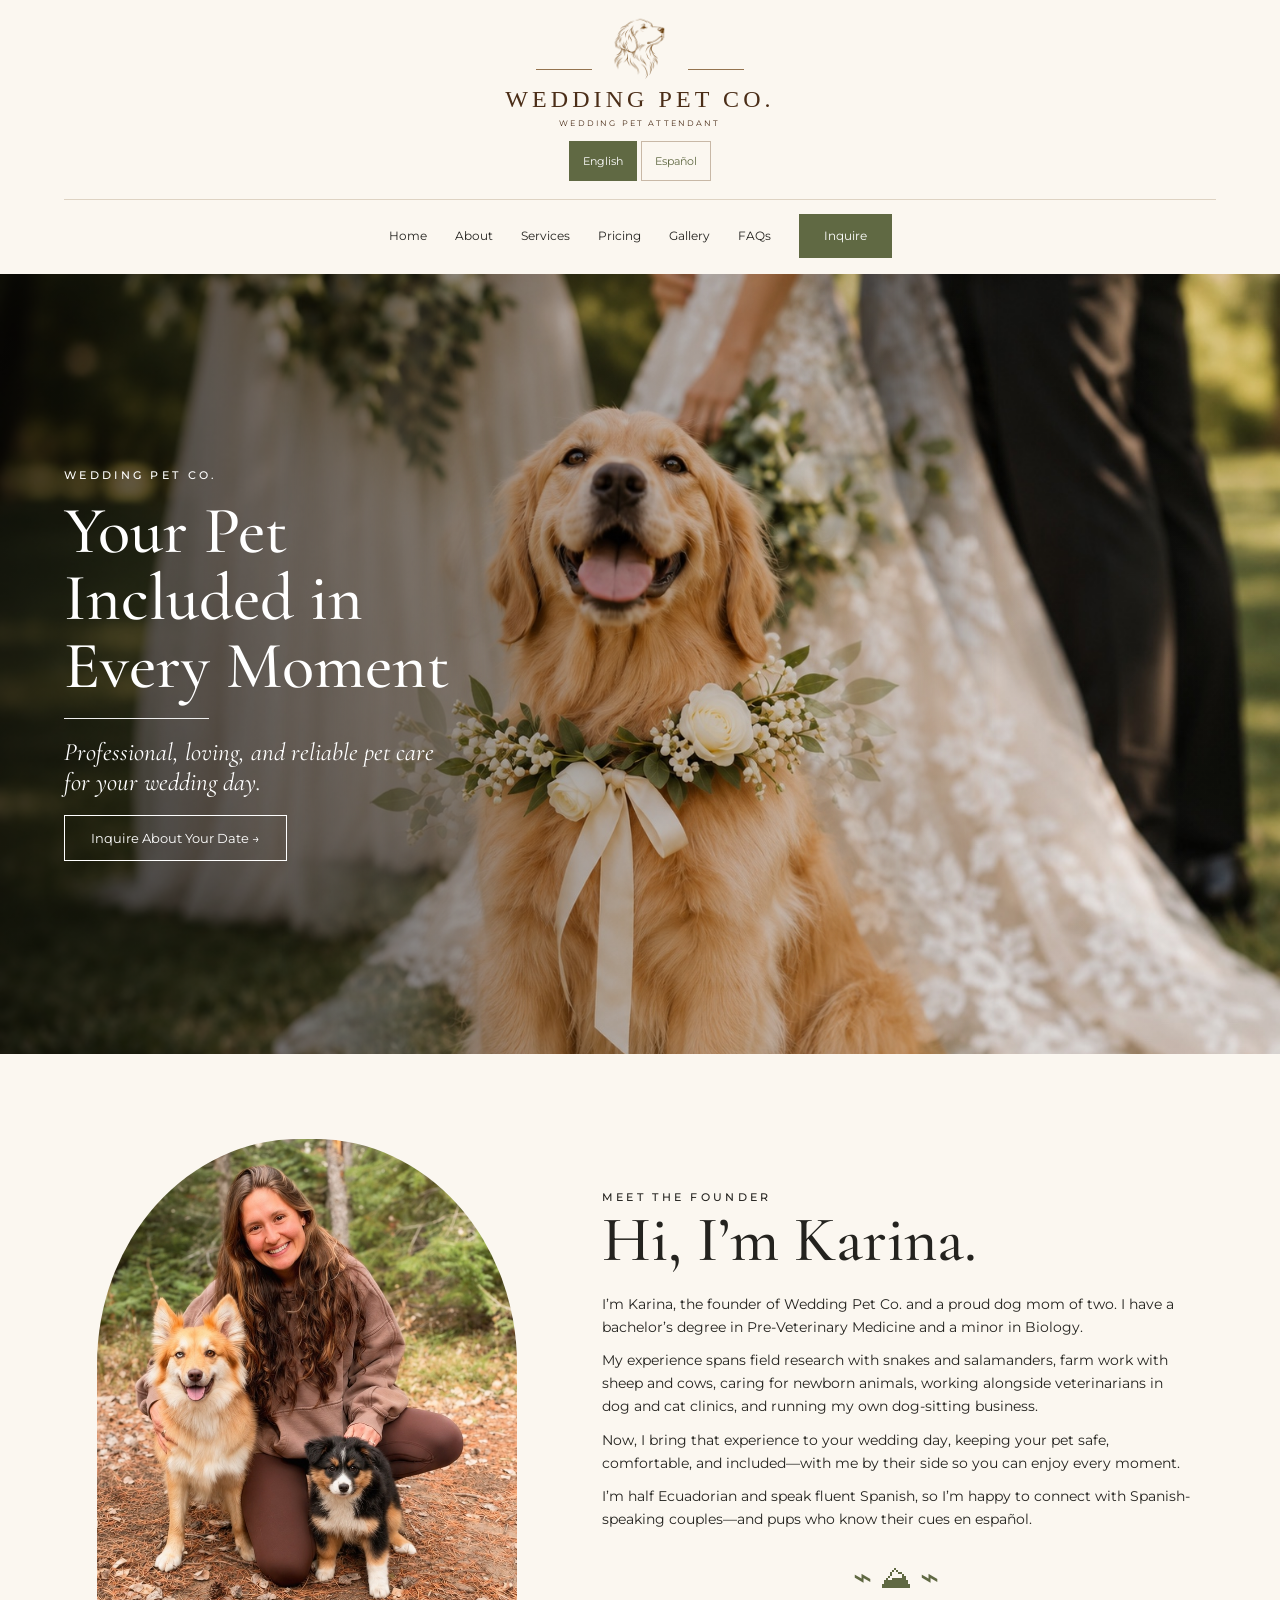
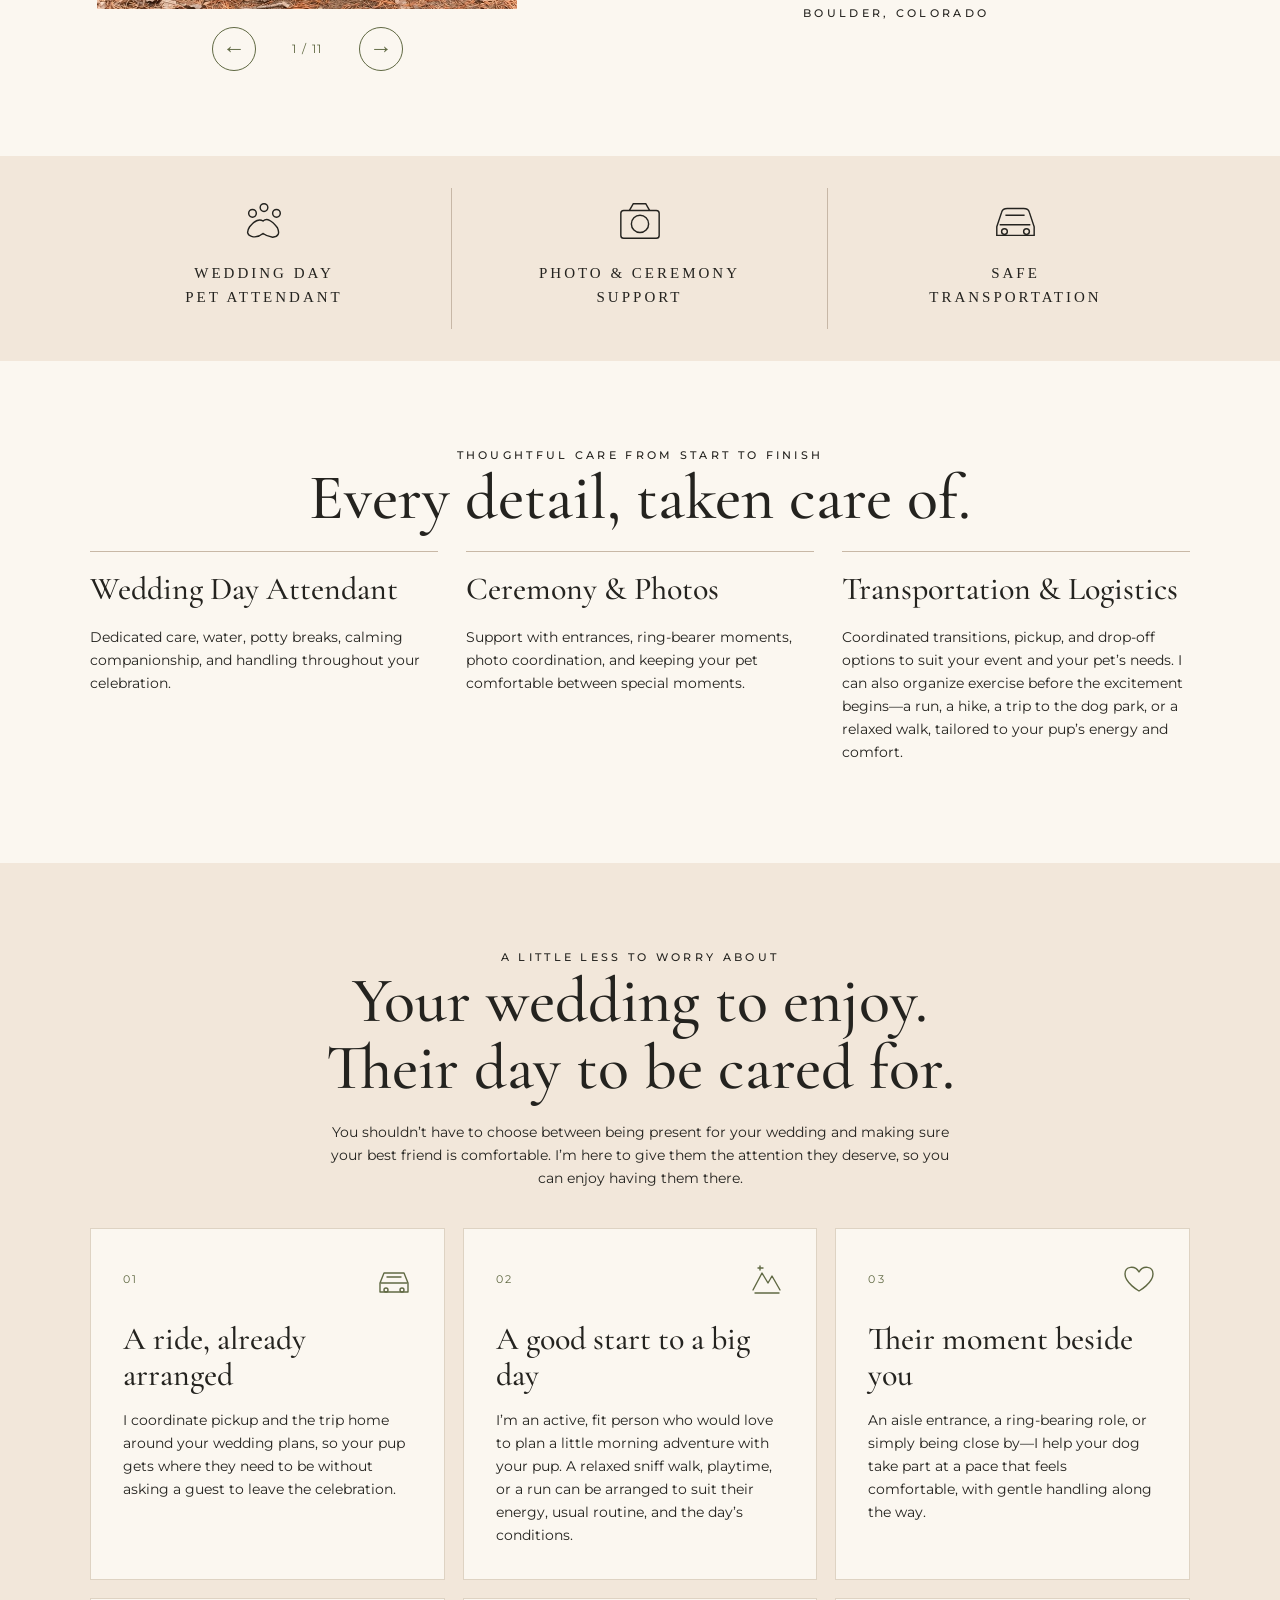
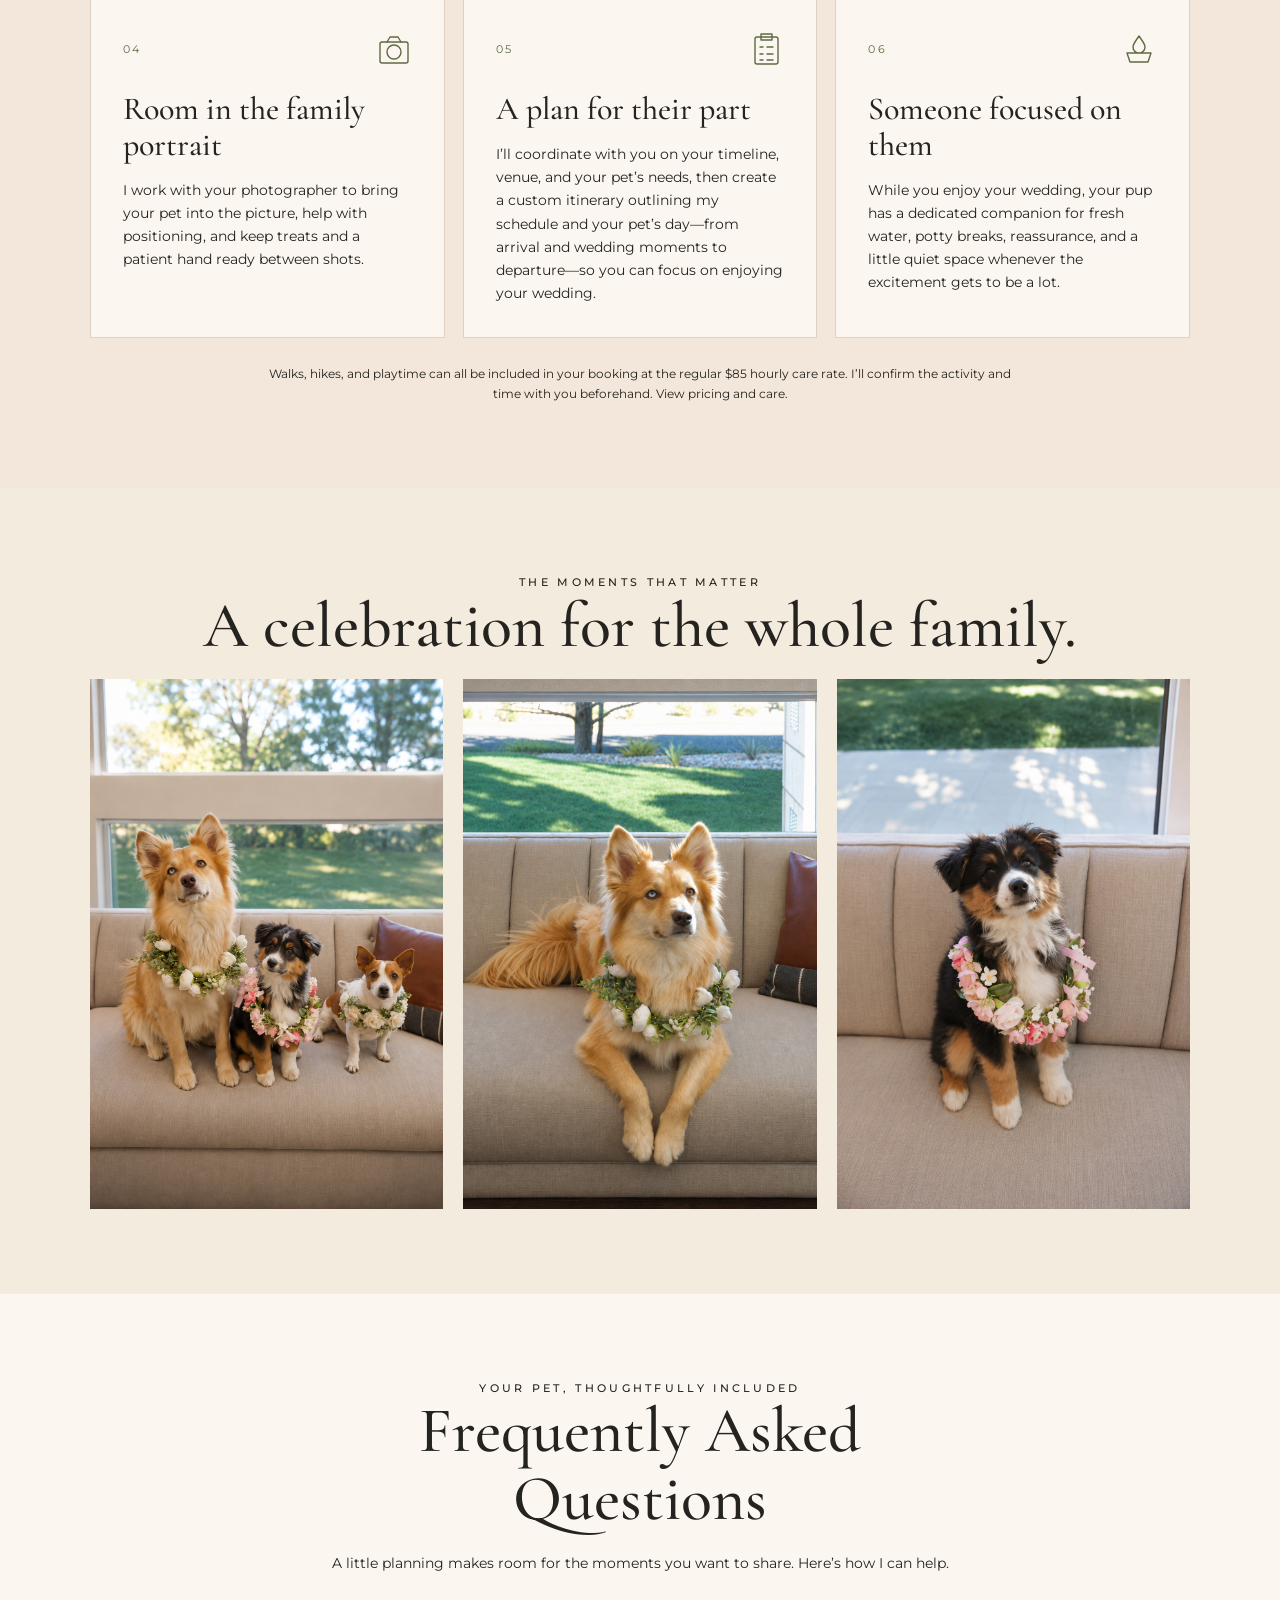
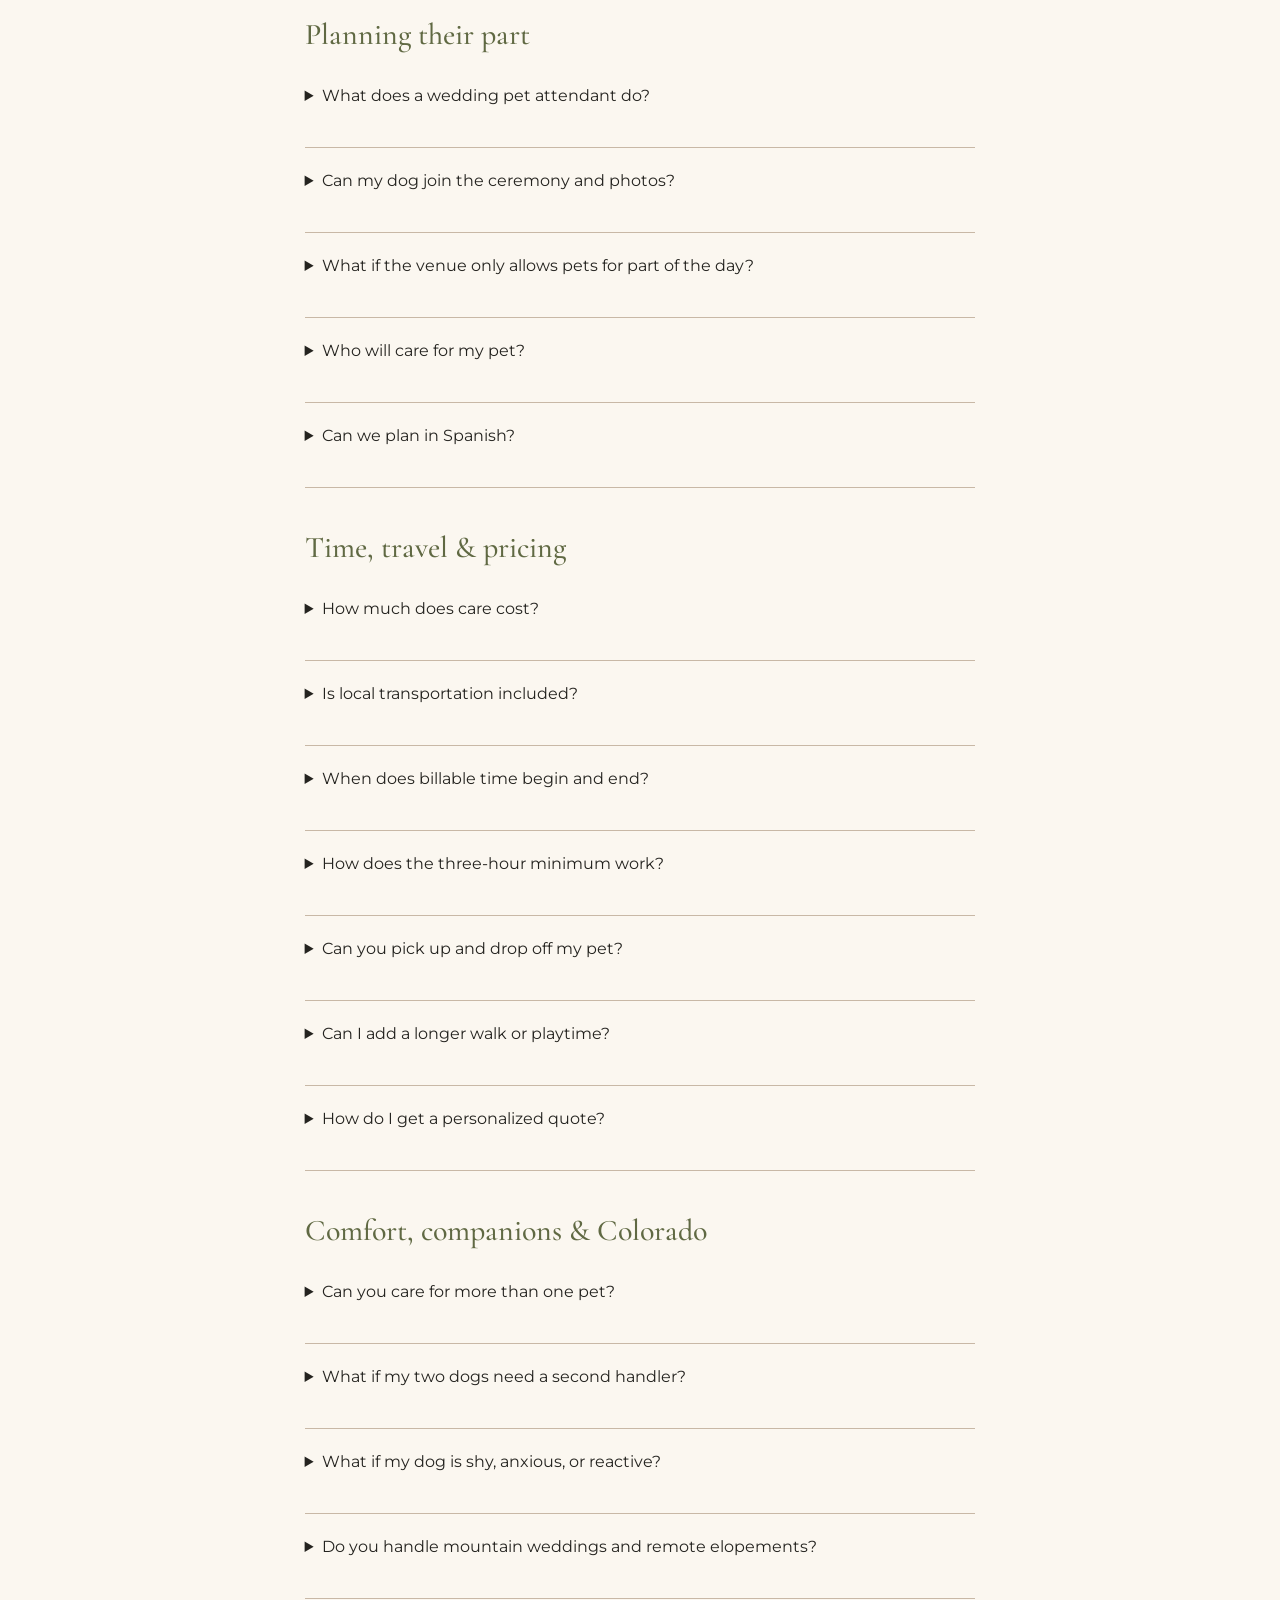
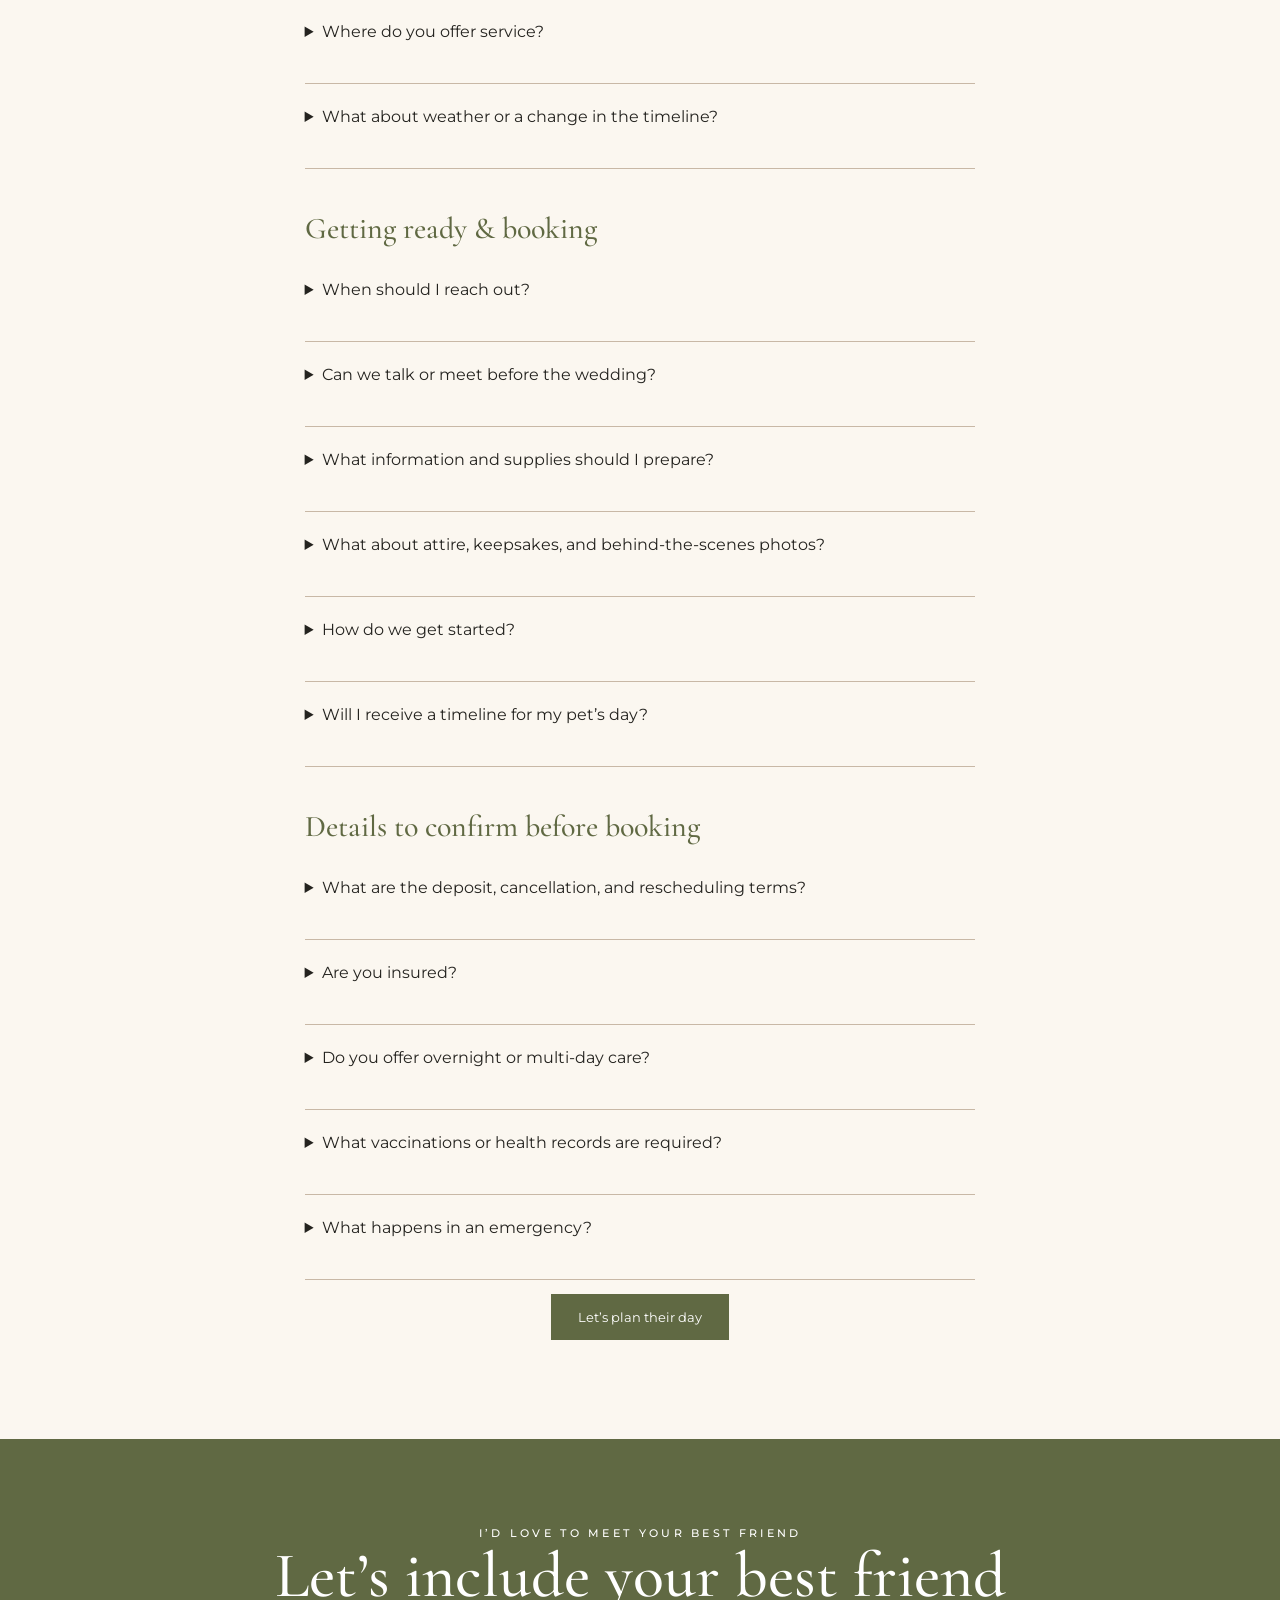
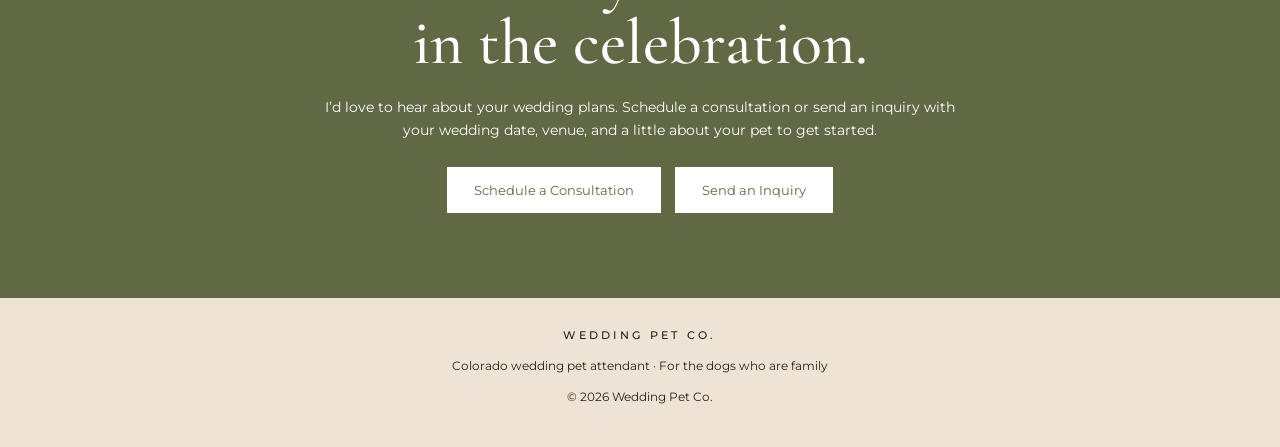
==== commit 93e2840a: "Include hikes among tailored pre-wedding exercise options" ====
--- a/index.html
+++ b/index.html
@@ -131,7 +131,7 @@
 @media(max-width:900px){#about .about-carousel{width:min(100%,390px);margin:auto}#about .about-carousel-track img{height:490px}}
 @media(max-width:600px){#about .about-carousel-track img{height:440px}}
 @media(prefers-reduced-motion:reduce){#about .about-carousel-track{scroll-behavior:auto}#about .about-carousel-controls button{transition:none}}
-</style><style>.faq-group{margin-top:42px}.faq-group h3{color:var(--olive);font-size:30px;line-height:1.2;margin-bottom:10px}.faq summary{min-height:44px;line-height:1.6;padding-right:8px}.faq p{overflow-wrap:anywhere}.faq a:not(.btn){text-decoration:underline}@media(max-width:600px){.faq-group{margin-top:30px}.faq summary{font-size:15px}}</style></head><body><header id="home"><a href="#home" class="brand" aria-label="Wedding Pet Co. homepage"><span class="brand-mark"><svg viewBox="190 65 225 260" role="img" aria-label="Wedding Pet Co. golden retriever logo"><image href="[data-uri]" width="600" height="400"/></svg></span><strong>WEDDING PET CO.</strong><small>WEDDING PET ATTENDANT</small></a><div class="language-switch" role="group" aria-label="Language / Idioma"><button type="button" data-lang="en" lang="en" aria-pressed="true">English</button><button type="button" data-lang="es" lang="es" aria-pressed="false">Español</button></div><button class="mobile-menu-toggle" id="mobile-menu-toggle" type="button" aria-expanded="false" aria-controls="main-navigation"><span class="mobile-menu-icon" aria-hidden="true">☰</span><span>Menu</span></button><nav class="site-nav" id="main-navigation" aria-label="Main navigation"><a href="#home">Home</a><a href="#about">About</a><a href="#services">Services</a><a href="pricing.html">Pricing</a><a href="#gallery">Gallery</a><a href="#faqs">FAQs</a><a href="inquiry.html" class="btn">Inquire</a></nav></header><main><section class="hero"><div><div class="eyebrow">Wedding Pet Co.</div><h1>Your Pet<br>Included in<br>Every Moment</h1><div class="rule"></div><p>Professional, loving, and reliable pet care for your wedding day.</p><a class="btn light" href="#inquire">Inquire About Your Date →</a></div></section><section class="section about" id="about"><div class="about-carousel" role="region" aria-label="Photos of Karina" aria-roledescription="carousel"><div class="portrait about-carousel-track" tabindex="0" aria-label="Use the arrow keys or swipe to browse photos"><div class="about-photo-slide"><img src="founder-dogs.jpg" alt="Karina with her two dogs in the Colorado forest" width="1050" height="1400" decoding="async"></div><div class="about-photo-slide"><img src="about-graduation.jpg" alt="Karina celebrating her graduation" width="1050" height="1400" loading="lazy" decoding="async"></div><div class="about-photo-slide"><img src="about-calf.jpg" alt="Karina with a calf in a pasture" width="1050" height="1400" loading="lazy" decoding="async"></div><div class="about-photo-slide"><img src="about-bottle-feeding.jpg" alt="Karina bottle-feeding a young animal" width="1050" height="1400" loading="lazy" decoding="async"></div><div class="about-photo-slide"><img src="about-field-research.jpg" alt="Karina holding a snake during field research" width="1050" height="1400" loading="lazy" decoding="async"></div><div class="about-photo-slide"><img src="about-horse.jpg" alt="Karina spending time with a horse" width="1050" height="1400" loading="lazy" decoding="async"></div><div class="about-photo-slide"><img src="about-farm-team.jpg" alt="Karina working with an animal care team on a dairy farm" width="1050" height="1400" loading="lazy" decoding="async"></div><div class="about-photo-slide"><img src="about-lamb.jpg" alt="A lamb resting in Karina’s lap" width="1050" height="1400" loading="lazy" decoding="async"></div><div class="about-photo-slide"><img src="about-white-horse.jpg" alt="Karina with a white horse" width="1050" height="1400" loading="lazy" decoding="async"></div><div class="about-photo-slide"><img src="about-sheep-barn.jpg" alt="Karina visiting a sheep barn" width="1050" height="1400" loading="lazy" decoding="async"></div><div class="about-photo-slide"><img src="about-cattle-care.jpg" alt="Karina assisting with cattle care" width="1050" height="1400" loading="lazy" decoding="async"></div></div><div class="about-carousel-controls"><button type="button" class="about-photo-prev" aria-label="Previous photo">←</button><span class="about-photo-count" aria-live="polite" aria-atomic="true">1 / 11</span><button type="button" class="about-photo-next" aria-label="Next photo">→</button></div></div><div><div class="eyebrow">Meet the founder</div><h2>Hi, I’m Karina.</h2><p>I’m Karina, the founder of Wedding Pet Co. and a proud dog mom of two. I have a bachelor’s degree in Pre-Veterinary Medicine and a minor in Biology.</p><p>My experience spans field research with snakes and salamanders, farm work with sheep and cows, caring for newborn animals, working alongside veterinarians in dog and cat clinics, and running my own dog-sitting business.</p><p>Now, I bring that experience to your wedding day, keeping your pet safe, comfortable, and included—with me by their side so you can enjoy every moment.</p><p>I’m half Ecuadorian and speak fluent Spanish, so I’m happy to connect with Spanish-speaking couples—and pups who know their cues en español.</p><div class="mountains">⌁ ⛰ ⌁</div><div class="eyebrow center">Boulder, Colorado</div></div></section><section class="service-strip"><div><svg viewBox="0 0 48 48"><circle cx="12" cy="16" r="4"/><circle cx="24" cy="10" r="4"/><circle cx="37" cy="16" r="4"/><path d="M9 30Q17 20 23 24Q29 19 38 31Q42 40 33 41Q27 40 23 37Q17 42 11 40Q4 38 9 30Z"/></svg><h3>Wedding Day<br>Pet Attendant</h3></div><div><svg viewBox="0 0 48 48"><rect x="4" y="13" width="40" height="29" rx="3"/><path d="M13 13l4-7h13l4 7"/><circle cx="24" cy="27" r="9"/></svg><h3>Photo & Ceremony<br>Support</h3></div><div><svg viewBox="0 0 48 48"><path d="M5 30l5-15q1-4 6-4h17q5 0 6 4l5 15v9H5Z"/><path d="M8 28h32M14 18h20"/><circle cx="13" cy="35" r="3"/><circle cx="36" cy="35" r="3"/></svg><h3>Safe<br>Transportation</h3></div></section><section class="section" id="services"><div class="center"><div class="eyebrow">Thoughtful care from start to finish</div><h2>Every detail, taken care of.</h2></div><div class="columns"><article><h3>Wedding Day Attendant</h3><p>Dedicated care, water, potty breaks, calming companionship, and handling throughout your celebration.</p></article><article><h3>Ceremony & Photos</h3><p>Support with entrances, ring-bearer moments, photo coordination, and keeping your pet comfortable between special moments.</p></article><article><h3>Transportation & Logistics</h3><p>Coordinated transitions, pickup, and drop-off options to suit your event and your pet’s needs. I can also organize exercise before the excitement begins—a run, a trip to the dog park, or a relaxed walk, tailored to your pup’s energy and comfort.</p></article></div></section><section class="section pet-benefits" aria-labelledby="pet-benefits-title"><div class="pet-benefits-intro"><div class="eyebrow">A little less to worry about</div><h2 id="pet-benefits-title">Your wedding to enjoy.<br>Their day to be cared for.</h2><p>You shouldn’t have to choose between being present for your wedding and making sure your best friend is comfortable. I’m here to give them the attention they deserve, so you can enjoy having them there.</p></div><div class="pet-benefits-grid"><article class="pet-benefit"><div class="pet-benefit-top"><span>01</span><svg viewBox="0 0 36 36" aria-hidden="true"><path d="M4 22l4-10h20l4 10v9H4Z"/><path d="M5 22h26M11 16h14"/><circle cx="10" cy="29" r="2"/><circle cx="26" cy="29" r="2"/></svg></div><h3>A ride, already arranged</h3><p>I coordinate pickup and the trip home around your wedding plans, so your pup gets where they need to be without asking a guest to leave the celebration.</p></article><article class="pet-benefit"><div class="pet-benefit-top"><span>02</span><svg viewBox="0 0 36 36" aria-hidden="true"><path d="M5 29l9-17 6 10 4-7 8 14M10 7h5M12 5v4"/><path d="M7 32h24"/></svg></div><h3>A good start to a big day</h3><p>I’m an active, fit person who would love to plan a little morning adventure with your pup. A relaxed sniff walk, playtime, or a run can be arranged to suit their energy, usual routine, and the day’s conditions.</p></article><article class="pet-benefit"><div class="pet-benefit-top"><span>03</span><svg viewBox="0 0 36 36" aria-hidden="true"><path d="M18 30S4 22 4 13c0-8 10-9 14-2 4-7 14-6 14 2 0 9-14 17-14 17Z"/></svg></div><h3>Their moment beside you</h3><p>An aisle entrance, a ring-bearing role, or simply being close by—I help your dog take part at a pace that feels comfortable, with gentle handling along the way.</p></article><article class="pet-benefit"><div class="pet-benefit-top"><span>04</span><svg viewBox="0 0 36 36" aria-hidden="true"><rect x="4" y="11" width="28" height="21" rx="2"/><path d="M11 11l3-5h8l3 5"/><circle cx="18" cy="21" r="7"/></svg></div><h3>Room in the family portrait</h3><p>I work with your photographer to bring your pet into the picture, help with positioning, and keep treats and a patient hand ready between shots.</p></article><article class="pet-benefit"><div class="pet-benefit-top"><span>05</span><svg viewBox="0 0 36 36" aria-hidden="true"><rect x="7" y="6" width="23" height="27" rx="2"/><path d="M13 6V3h11v6H13ZM12 16h3m4 0h6m-13 7h3m4 0h6m-13 6h3m4 0h6"/></svg></div><h3>A plan for their part</h3><p>I’ll coordinate with you on your timeline, venue, and your pet’s needs, then create a custom itinerary outlining my schedule and your pet’s day—from arrival and wedding moments to departure—so you can focus on enjoying your wedding.</p></article><article class="pet-benefit"><div class="pet-benefit-top"><span>06</span><svg viewBox="0 0 36 36" aria-hidden="true"><path d="M6 22h24l-3 9H9ZM18 5c-4 6-6 8-6 11a6 6 0 0012 0c0-3-2-5-6-11Z"/></svg></div><h3>Someone focused on them</h3><p>While you enjoy your wedding, your pup has a dedicated companion for fresh water, potty breaks, reassurance, and a little quiet space whenever the excitement gets to be a lot.</p></article></div><p class="pet-benefits-note">Walks, hikes, and playtime can all be included in your booking at the regular $85 hourly care rate. I’ll confirm the activity and time with you beforehand. <a href="pricing.html">View pricing and care</a>.</p></section><section class="section gallery" id="gallery"><div class="center"><div class="eyebrow">The moments that matter</div><h2>A celebration for the whole family.</h2></div><div class="gallery-grid"><img src="three-floral-dogs.jpg" alt="Three dogs wearing floral wreaths on a sofa" loading="lazy" decoding="async" width="1024" height="1536" style="height:auto;aspect-ratio:auto;object-fit:contain;align-self:start"><img src="dog-on-sofa-clean.jpg" alt="Golden dog wearing a white floral collar relaxing on a sofa" loading="lazy" decoding="async" width="1024" height="1536" style="height:auto;aspect-ratio:auto;object-fit:contain;align-self:start"><img src="tricolor-puppy.jpg" alt="Tricolor puppy wearing a pink floral wreath" loading="lazy" decoding="async" width="1024" height="1536" style="height:auto;aspect-ratio:auto;object-fit:contain;align-self:start"></div></section><section class="section faq" id="faqs" aria-labelledby="faq-title"><div class="center"><div class="eyebrow">Your pet, thoughtfully included</div><h2 id="faq-title">Frequently Asked Questions</h2><p>A little planning makes room for the moments you want to share. Here’s how I can help.</p></div><div class="faq-group"><h3>Planning their part</h3><details><summary>What does a wedding pet attendant do?</summary><p>I give your pet a person of their own while you celebrate. That can mean pickup, help with the ceremony and portraits, water and potty breaks, quiet company, and a ride to their agreed dropoff location. We’ll plan their part around your timeline and their comfort.</p></details><details><summary>Can my dog join the ceremony and photos?</summary><p>Yes. From a short portrait visit to a walk down the aisle, I can help with leashes, positioning, and transitions alongside your planner and photographer. We’ll choose a role that fits your dog and your venue’s rules.</p></details><details><summary>What if the venue only allows pets for part of the day?</summary><p>Their visit can be planned around the moments the venue permits, followed by transportation to the agreed caregiver or dropoff address. Please check the venue’s pet rules before we plan their arrival.</p></details><details><summary>Who will care for my pet?</summary><p>I’m Karina, the owner and primary handler behind Wedding Pet Co. You’ll plan directly with me, and I’ll be there caring for your pet. My background includes veterinary and zoology work and hands-on care with livestock, which shapes my patient, attentive approach.</p><p>If a second handler is needed for additional dogs, I’ll discuss that with you and confirm who will be helping before booking. Any second handler I bring will be a personal friend with a background in veterinary medicine, and I’ll be there working alongside them to care for your dogs.</p></details><details><summary>Can we plan in Spanish?</summary><p>¡Sí! I’m bilingual in English and Spanish. Let me know which language you prefer for discussing your wedding and your pet’s routine.</p></details></div><div class="faq-group"><h3>Time, travel &amp; pricing</h3><details><summary>How much does care cost?</summary><p>Wedding-day pet care is $85 per hour with a three-hour minimum for one dog. Each additional dog is $100 per event. Your booked time includes transportation, wedding assistance, and exercise. You'll receive a personalized quote before booking.</p></details><details><summary>Is local transportation included?</summary><p>Yes! The first 80 miles of total round-trip driving (approximately 40 miles each way) from our Broomfield home base are included at no extra mileage charge. Beyond 80 total miles, additional mileage is $0.70 per mile. Mileage is calculated across the full route: Broomfield, pickup, wedding venue, drop-off, and return to Broomfield. Driving time is billed at $85 per hour.</p></details><details><summary>When does billable time begin and end?</summary><p>Service time includes all travel and care, beginning when I leave my Broomfield home base and ending when I return. I'll confirm the estimated total hours and mileage in your quote.</p></details><details><summary>How does the three-hour minimum work?</summary><p>Each booking has a three-hour minimum, including travel and wedding-day care. Your quote will show the total estimated hours and any mileage charges.</p></details><details><summary>Can you pick up and drop off my pet?</summary><p>Yes! Pickup and drop-off can be arranged at a home, hotel, venue, or with a designated caregiver. Please share all addresses so I can calculate your complete route.</p></details><details><summary>Can I add a longer walk or playtime?</summary><p>Absolutely. Walks, hikes, and playtime are billed as part of the regular $85 hourly care rate, not as an additional fee on top of your booked hours.</p></details><details><summary>How do I get a personalized quote?</summary><p>Send me your wedding date, venue, pickup and drop-off locations, and details about your dog. I'll confirm your estimated hours, transportation, and total price before you book. You can also schedule a free consultation.</p></details></div><div class="faq-group"><h3>Comfort, companions &amp; Colorado</h3><details><summary>Can you care for more than one pet?</summary><p>One pet is included in the hourly rate. Each additional pet is a flat $100. Three pets are subject to safe handling confirmation before booking.</p></details><details><summary>What if my two dogs need a second handler?</summary><p>If your two dogs need a second handler, I’ll discuss that with you and confirm who will be helping before booking. Any second handler I bring will be a personal friend with a background in veterinary medicine. I’ll be there working alongside them to care for your dogs.</p></details><details><summary>What if my dog is shy, anxious, or reactive?</summary><p>Tell me what helps them settle and what they find difficult, including any bite history or triggers. We can talk through space, quieter breaks, and a shorter visit. I won’t promise that a busy wedding is right for every dog; their comfort will guide the plan.</p></details><details><summary>Do you handle mountain weddings and remote elopements?</summary><p>Yes, I’m comfortable with Colorado mountain settings and have access to vehicles capable of unpaved and off-road travel. Send the exact location and road or trail details. Access still depends on conditions, permissions, and what is practical for your pet; vehicle capability doesn’t guarantee access to every location.</p></details><details><summary>Where do you offer service?</summary><p>Wedding Pet Co. is based in Boulder and cares for pets at Colorado weddings. Send your venue and pickup/dropoff addresses so I can confirm your specific location. A fixed service boundary and out-of-state travel policy still need to be confirmed.</p></details><details><summary>What about weather or a change in the timeline?</summary><p>Share your venue’s weather backup plan and the moments you most want your pet to join. We’ll discuss rest, shelter, access, and timing around their needs. Weather-related cancellation terms and charges for schedule changes still need your confirmation.</p></details></div><div class="faq-group"><h3>Getting ready &amp; booking</h3><details><summary>When should I reach out?</summary><p>Reach out once you know your date and venue so we can check availability and talk through your pet’s role. If the wedding is soon, you’re still welcome to ask; availability needs to be checked for your date.</p></details><details><summary>Can we talk or meet before the wedding?</summary><p>Yes! A phone consultation is free, so we can talk about your wedding plans and your pet’s needs. <a href="https://calendly.com/kicardie/30min" target="_blank" rel="noopener noreferrer" style="text-decoration:underline">Book your free phone consultation here →</a></p><p>An in-person meet-and-greet is $50. If you book your wedding pet care with me, that $50 will be credited toward your package.</p></details><details><summary>What information and supplies should I prepare?</summary><p>Share the timeline, addresses, venue pet rules, caregiver contact, and your pet’s routine, sensitivities, and handling needs. We’ll agree on what to pack, such as their leash or harness, food, familiar items, and approved treats. Tell me about health needs before booking so we can discuss whether the care is suitable.</p></details><details><summary>What about attire, keepsakes, and behind-the-scenes photos?</summary><p>Your dog’s safety and comfort are always my first priority. I’m not a photographer, but whenever their care allows, I’ll do my best to capture a few behind-the-scenes moments for you.</p><p>I’ll also make sure your dog has a place in your guest book—we can talk through how you’d like to include them when we plan their day.</p><p>Have a special outfit or accessory in mind? Talk to me about it! I’ll help you plan attire that fits your vision while keeping your dog comfortable and safe. We can also discuss any keepsake ideas you have.</p></details><details><summary>How do we get started?</summary><p>Simply <a href="https://www.weddingpetco.com/inquiry.html?lang=en" style="text-decoration:underline">send an inquiry →</a> with your date, venue, and a little about your pets, and I’ll check whether I’m available for your date, then be in touch to discuss your plans.</p><p>Send your details and I’ll review the timing, transportation, and care needs with you to put together your personalized quote.</p><p>Prefer to talk first? <a href="https://calendly.com/kicardie/30min" target="_blank" rel="noopener noreferrer" style="text-decoration:underline">Book a free phone consultation →</a>.</p></details><details><summary>Will I receive a timeline for my pet’s day?</summary><p>I’ll send you a custom itinerary outlining my schedule and your pups’ timeline for the day, including pickup, wedding moments, any planned exercise, and drop-off—so you can focus on enjoying your wedding.</p></details></div><div class="faq-group"><h3>Details to confirm before booking</h3><details data-policy-status="owner-confirmation-required"><summary>What are the deposit, cancellation, and rescheduling terms?</summary><p>Please ask me to confirm the current payment and cancellation terms before booking. No deposit amount, refund window, or rescheduling fee is stated here.</p></details><details data-policy-status="owner-confirmation-required"><summary>Are you insured?</summary><p>Insurance details need confirmation. Please request current coverage information before booking.</p></details><details data-policy-status="owner-confirmation-required"><summary>Do you offer overnight or multi-day care?</summary><p>Overnight care is $100 per night, subject to availability. Send me your dates and care needs so I can confirm the arrangements before booking.</p></details><details data-policy-status="owner-confirmation-required"><summary>What vaccinations or health records are required?</summary><p>Please ask me to confirm health and vaccination requirements before booking, and check your venue’s rules too. This page does not set a vaccination requirement or promise medical care.</p></details><details data-policy-status="owner-confirmation-required"><summary>What happens in an emergency?</summary><p>An emergency plan needs to be agreed before care is booked, including contacts, veterinary preferences, treatment authorization, and responsibility for costs. Please ask me to confirm those arrangements; my animal-care background is not a promise of veterinary treatment.</p></details></div><p class="center"><a class="btn" href="inquiry.html">Let’s plan their day</a></p></section><section class="section contact" id="inquire"><div class="eyebrow">I’d love to meet your best friend</div><h2>Let’s include your best friend<br>in the celebration.</h2><p>I’d love to hear about your wedding plans. Schedule a consultation or send an inquiry with your wedding date, venue, and a little about your pet to get started.</p><div style="display:flex;flex-wrap:wrap;justify-content:center;gap:14px"><a class="btn" href="https://calendly.com/kicardie/30min">Schedule a Consultation</a><a class="btn" href="inquiry.html">Send an Inquiry</a></div></section></main><footer><div class="eyebrow">Wedding Pet Co.</div><p>Colorado wedding pet attendant · For the dogs who are family</p><p>© <span id="year"></span> Wedding Pet Co.</p></footer><script>document.getElementById('year').textContent=new Date().getFullYear()</script><script>
+</style><style>.faq-group{margin-top:42px}.faq-group h3{color:var(--olive);font-size:30px;line-height:1.2;margin-bottom:10px}.faq summary{min-height:44px;line-height:1.6;padding-right:8px}.faq p{overflow-wrap:anywhere}.faq a:not(.btn){text-decoration:underline}@media(max-width:600px){.faq-group{margin-top:30px}.faq summary{font-size:15px}}</style></head><body><header id="home"><a href="#home" class="brand" aria-label="Wedding Pet Co. homepage"><span class="brand-mark"><svg viewBox="190 65 225 260" role="img" aria-label="Wedding Pet Co. golden retriever logo"><image href="[data-uri]" width="600" height="400"/></svg></span><strong>WEDDING PET CO.</strong><small>WEDDING PET ATTENDANT</small></a><div class="language-switch" role="group" aria-label="Language / Idioma"><button type="button" data-lang="en" lang="en" aria-pressed="true">English</button><button type="button" data-lang="es" lang="es" aria-pressed="false">Español</button></div><button class="mobile-menu-toggle" id="mobile-menu-toggle" type="button" aria-expanded="false" aria-controls="main-navigation"><span class="mobile-menu-icon" aria-hidden="true">☰</span><span>Menu</span></button><nav class="site-nav" id="main-navigation" aria-label="Main navigation"><a href="#home">Home</a><a href="#about">About</a><a href="#services">Services</a><a href="pricing.html">Pricing</a><a href="#gallery">Gallery</a><a href="#faqs">FAQs</a><a href="inquiry.html" class="btn">Inquire</a></nav></header><main><section class="hero"><div><div class="eyebrow">Wedding Pet Co.</div><h1>Your Pet<br>Included in<br>Every Moment</h1><div class="rule"></div><p>Professional, loving, and reliable pet care for your wedding day.</p><a class="btn light" href="#inquire">Inquire About Your Date →</a></div></section><section class="section about" id="about"><div class="about-carousel" role="region" aria-label="Photos of Karina" aria-roledescription="carousel"><div class="portrait about-carousel-track" tabindex="0" aria-label="Use the arrow keys or swipe to browse photos"><div class="about-photo-slide"><img src="founder-dogs.jpg" alt="Karina with her two dogs in the Colorado forest" width="1050" height="1400" decoding="async"></div><div class="about-photo-slide"><img src="about-graduation.jpg" alt="Karina celebrating her graduation" width="1050" height="1400" loading="lazy" decoding="async"></div><div class="about-photo-slide"><img src="about-calf.jpg" alt="Karina with a calf in a pasture" width="1050" height="1400" loading="lazy" decoding="async"></div><div class="about-photo-slide"><img src="about-bottle-feeding.jpg" alt="Karina bottle-feeding a young animal" width="1050" height="1400" loading="lazy" decoding="async"></div><div class="about-photo-slide"><img src="about-field-research.jpg" alt="Karina holding a snake during field research" width="1050" height="1400" loading="lazy" decoding="async"></div><div class="about-photo-slide"><img src="about-horse.jpg" alt="Karina spending time with a horse" width="1050" height="1400" loading="lazy" decoding="async"></div><div class="about-photo-slide"><img src="about-farm-team.jpg" alt="Karina working with an animal care team on a dairy farm" width="1050" height="1400" loading="lazy" decoding="async"></div><div class="about-photo-slide"><img src="about-lamb.jpg" alt="A lamb resting in Karina’s lap" width="1050" height="1400" loading="lazy" decoding="async"></div><div class="about-photo-slide"><img src="about-white-horse.jpg" alt="Karina with a white horse" width="1050" height="1400" loading="lazy" decoding="async"></div><div class="about-photo-slide"><img src="about-sheep-barn.jpg" alt="Karina visiting a sheep barn" width="1050" height="1400" loading="lazy" decoding="async"></div><div class="about-photo-slide"><img src="about-cattle-care.jpg" alt="Karina assisting with cattle care" width="1050" height="1400" loading="lazy" decoding="async"></div></div><div class="about-carousel-controls"><button type="button" class="about-photo-prev" aria-label="Previous photo">←</button><span class="about-photo-count" aria-live="polite" aria-atomic="true">1 / 11</span><button type="button" class="about-photo-next" aria-label="Next photo">→</button></div></div><div><div class="eyebrow">Meet the founder</div><h2>Hi, I’m Karina.</h2><p>I’m Karina, the founder of Wedding Pet Co. and a proud dog mom of two. I have a bachelor’s degree in Pre-Veterinary Medicine and a minor in Biology.</p><p>My experience spans field research with snakes and salamanders, farm work with sheep and cows, caring for newborn animals, working alongside veterinarians in dog and cat clinics, and running my own dog-sitting business.</p><p>Now, I bring that experience to your wedding day, keeping your pet safe, comfortable, and included—with me by their side so you can enjoy every moment.</p><p>I’m half Ecuadorian and speak fluent Spanish, so I’m happy to connect with Spanish-speaking couples—and pups who know their cues en español.</p><div class="mountains">⌁ ⛰ ⌁</div><div class="eyebrow center">Boulder, Colorado</div></div></section><section class="service-strip"><div><svg viewBox="0 0 48 48"><circle cx="12" cy="16" r="4"/><circle cx="24" cy="10" r="4"/><circle cx="37" cy="16" r="4"/><path d="M9 30Q17 20 23 24Q29 19 38 31Q42 40 33 41Q27 40 23 37Q17 42 11 40Q4 38 9 30Z"/></svg><h3>Wedding Day<br>Pet Attendant</h3></div><div><svg viewBox="0 0 48 48"><rect x="4" y="13" width="40" height="29" rx="3"/><path d="M13 13l4-7h13l4 7"/><circle cx="24" cy="27" r="9"/></svg><h3>Photo & Ceremony<br>Support</h3></div><div><svg viewBox="0 0 48 48"><path d="M5 30l5-15q1-4 6-4h17q5 0 6 4l5 15v9H5Z"/><path d="M8 28h32M14 18h20"/><circle cx="13" cy="35" r="3"/><circle cx="36" cy="35" r="3"/></svg><h3>Safe<br>Transportation</h3></div></section><section class="section" id="services"><div class="center"><div class="eyebrow">Thoughtful care from start to finish</div><h2>Every detail, taken care of.</h2></div><div class="columns"><article><h3>Wedding Day Attendant</h3><p>Dedicated care, water, potty breaks, calming companionship, and handling throughout your celebration.</p></article><article><h3>Ceremony & Photos</h3><p>Support with entrances, ring-bearer moments, photo coordination, and keeping your pet comfortable between special moments.</p></article><article><h3>Transportation & Logistics</h3><p>Coordinated transitions, pickup, and drop-off options to suit your event and your pet’s needs. I can also organize exercise before the excitement begins—a run, a hike, a trip to the dog park, or a relaxed walk, tailored to your pup’s energy and comfort.</p></article></div></section><section class="section pet-benefits" aria-labelledby="pet-benefits-title"><div class="pet-benefits-intro"><div class="eyebrow">A little less to worry about</div><h2 id="pet-benefits-title">Your wedding to enjoy.<br>Their day to be cared for.</h2><p>You shouldn’t have to choose between being present for your wedding and making sure your best friend is comfortable. I’m here to give them the attention they deserve, so you can enjoy having them there.</p></div><div class="pet-benefits-grid"><article class="pet-benefit"><div class="pet-benefit-top"><span>01</span><svg viewBox="0 0 36 36" aria-hidden="true"><path d="M4 22l4-10h20l4 10v9H4Z"/><path d="M5 22h26M11 16h14"/><circle cx="10" cy="29" r="2"/><circle cx="26" cy="29" r="2"/></svg></div><h3>A ride, already arranged</h3><p>I coordinate pickup and the trip home around your wedding plans, so your pup gets where they need to be without asking a guest to leave the celebration.</p></article><article class="pet-benefit"><div class="pet-benefit-top"><span>02</span><svg viewBox="0 0 36 36" aria-hidden="true"><path d="M5 29l9-17 6 10 4-7 8 14M10 7h5M12 5v4"/><path d="M7 32h24"/></svg></div><h3>A good start to a big day</h3><p>I’m an active, fit person who would love to plan a little morning adventure with your pup. A relaxed sniff walk, playtime, or a run can be arranged to suit their energy, usual routine, and the day’s conditions.</p></article><article class="pet-benefit"><div class="pet-benefit-top"><span>03</span><svg viewBox="0 0 36 36" aria-hidden="true"><path d="M18 30S4 22 4 13c0-8 10-9 14-2 4-7 14-6 14 2 0 9-14 17-14 17Z"/></svg></div><h3>Their moment beside you</h3><p>An aisle entrance, a ring-bearing role, or simply being close by—I help your dog take part at a pace that feels comfortable, with gentle handling along the way.</p></article><article class="pet-benefit"><div class="pet-benefit-top"><span>04</span><svg viewBox="0 0 36 36" aria-hidden="true"><rect x="4" y="11" width="28" height="21" rx="2"/><path d="M11 11l3-5h8l3 5"/><circle cx="18" cy="21" r="7"/></svg></div><h3>Room in the family portrait</h3><p>I work with your photographer to bring your pet into the picture, help with positioning, and keep treats and a patient hand ready between shots.</p></article><article class="pet-benefit"><div class="pet-benefit-top"><span>05</span><svg viewBox="0 0 36 36" aria-hidden="true"><rect x="7" y="6" width="23" height="27" rx="2"/><path d="M13 6V3h11v6H13ZM12 16h3m4 0h6m-13 7h3m4 0h6m-13 6h3m4 0h6"/></svg></div><h3>A plan for their part</h3><p>I’ll coordinate with you on your timeline, venue, and your pet’s needs, then create a custom itinerary outlining my schedule and your pet’s day—from arrival and wedding moments to departure—so you can focus on enjoying your wedding.</p></article><article class="pet-benefit"><div class="pet-benefit-top"><span>06</span><svg viewBox="0 0 36 36" aria-hidden="true"><path d="M6 22h24l-3 9H9ZM18 5c-4 6-6 8-6 11a6 6 0 0012 0c0-3-2-5-6-11Z"/></svg></div><h3>Someone focused on them</h3><p>While you enjoy your wedding, your pup has a dedicated companion for fresh water, potty breaks, reassurance, and a little quiet space whenever the excitement gets to be a lot.</p></article></div><p class="pet-benefits-note">Walks, hikes, and playtime can all be included in your booking at the regular $85 hourly care rate. I’ll confirm the activity and time with you beforehand. <a href="pricing.html">View pricing and care</a>.</p></section><section class="section gallery" id="gallery"><div class="center"><div class="eyebrow">The moments that matter</div><h2>A celebration for the whole family.</h2></div><div class="gallery-grid"><img src="three-floral-dogs.jpg" alt="Three dogs wearing floral wreaths on a sofa" loading="lazy" decoding="async" width="1024" height="1536" style="height:auto;aspect-ratio:auto;object-fit:contain;align-self:start"><img src="dog-on-sofa-clean.jpg" alt="Golden dog wearing a white floral collar relaxing on a sofa" loading="lazy" decoding="async" width="1024" height="1536" style="height:auto;aspect-ratio:auto;object-fit:contain;align-self:start"><img src="tricolor-puppy.jpg" alt="Tricolor puppy wearing a pink floral wreath" loading="lazy" decoding="async" width="1024" height="1536" style="height:auto;aspect-ratio:auto;object-fit:contain;align-self:start"></div></section><section class="section faq" id="faqs" aria-labelledby="faq-title"><div class="center"><div class="eyebrow">Your pet, thoughtfully included</div><h2 id="faq-title">Frequently Asked Questions</h2><p>A little planning makes room for the moments you want to share. Here’s how I can help.</p></div><div class="faq-group"><h3>Planning their part</h3><details><summary>What does a wedding pet attendant do?</summary><p>I give your pet a person of their own while you celebrate. That can mean pickup, help with the ceremony and portraits, water and potty breaks, quiet company, and a ride to their agreed dropoff location. We’ll plan their part around your timeline and their comfort.</p></details><details><summary>Can my dog join the ceremony and photos?</summary><p>Yes. From a short portrait visit to a walk down the aisle, I can help with leashes, positioning, and transitions alongside your planner and photographer. We’ll choose a role that fits your dog and your venue’s rules.</p></details><details><summary>What if the venue only allows pets for part of the day?</summary><p>Their visit can be planned around the moments the venue permits, followed by transportation to the agreed caregiver or dropoff address. Please check the venue’s pet rules before we plan their arrival.</p></details><details><summary>Who will care for my pet?</summary><p>I’m Karina, the owner and primary handler behind Wedding Pet Co. You’ll plan directly with me, and I’ll be there caring for your pet. My background includes veterinary and zoology work and hands-on care with livestock, which shapes my patient, attentive approach.</p><p>If a second handler is needed for additional dogs, I’ll discuss that with you and confirm who will be helping before booking. Any second handler I bring will be a personal friend with a background in veterinary medicine, and I’ll be there working alongside them to care for your dogs.</p></details><details><summary>Can we plan in Spanish?</summary><p>¡Sí! I’m bilingual in English and Spanish. Let me know which language you prefer for discussing your wedding and your pet’s routine.</p></details></div><div class="faq-group"><h3>Time, travel &amp; pricing</h3><details><summary>How much does care cost?</summary><p>Wedding-day pet care is $85 per hour with a three-hour minimum for one dog. Each additional dog is $100 per event. Your booked time includes transportation, wedding assistance, and exercise. You'll receive a personalized quote before booking.</p></details><details><summary>Is local transportation included?</summary><p>Included mileage covers the first 50 miles of total round-trip travel from Broomfield, including pickup, venue, drop-off, and return. Additional mileage is $0.75 per mile. Transportation and exercise during your dog’s time in my care are included in your booked hours.</p></details><details><summary>When does billable time begin and end?</summary><p>The $85 hourly rate begins when your dog comes into my care, whether that starts with pickup or pre-wedding exercise, and ends when I drop them off or hand them over to their designated caregiver at the end of the night.</p></details><details><summary>How does the three-hour minimum work?</summary><p>Each booking has a three-hour minimum, including travel and wedding-day care. Your quote will show the total estimated hours and any mileage charges.</p></details><details><summary>Can you pick up and drop off my pet?</summary><p>Yes! Pickup and drop-off can be arranged at a home, hotel, venue, or with a designated caregiver. Please share all addresses so I can calculate your complete route.</p></details><details><summary>Can I add a longer walk or playtime?</summary><p>Absolutely. Walks, hikes, and playtime are billed as part of the regular $85 hourly care rate, not as an additional fee on top of your booked hours.</p></details><details><summary>How do I get a personalized quote?</summary><p>Send me your wedding date, venue, pickup and drop-off locations, and details about your dog. I'll confirm your estimated hours, transportation, and total price before you book. You can also schedule a free consultation.</p></details></div><div class="faq-group"><h3>Comfort, companions &amp; Colorado</h3><details><summary>Can you care for more than one pet?</summary><p>One pet is included in the hourly rate. Each additional pet is a flat $100. Three pets are subject to safe handling confirmation before booking.</p></details><details><summary>What if my two dogs need a second handler?</summary><p>If your two dogs need a second handler, I’ll discuss that with you and confirm who will be helping before booking. Any second handler I bring will be a personal friend with a background in veterinary medicine. I’ll be there working alongside them to care for your dogs.</p></details><details><summary>What if my dog is shy, anxious, or reactive?</summary><p>Tell me what helps them settle and what they find difficult, including any bite history or triggers. We can talk through space, quieter breaks, and a shorter visit. I won’t promise that a busy wedding is right for every dog; their comfort will guide the plan.</p></details><details><summary>Do you handle mountain weddings and remote elopements?</summary><p>Yes, I’m comfortable with Colorado mountain settings and have access to vehicles capable of unpaved and off-road travel. Send the exact location and road or trail details. Access still depends on conditions, permissions, and what is practical for your pet; vehicle capability doesn’t guarantee access to every location.</p></details><details><summary>Where do you offer service?</summary><p>Wedding Pet Co. is based in Boulder and cares for pets at Colorado weddings. Send your venue and pickup/dropoff addresses so I can confirm your specific location. A fixed service boundary and out-of-state travel policy still need to be confirmed.</p></details><details><summary>What about weather or a change in the timeline?</summary><p>Share your venue’s weather backup plan and the moments you most want your pet to join. We’ll discuss rest, shelter, access, and timing around their needs. Weather-related cancellation terms and charges for schedule changes still need your confirmation.</p></details></div><div class="faq-group"><h3>Getting ready &amp; booking</h3><details><summary>When should I reach out?</summary><p>Reach out once you know your date and venue so we can check availability and talk through your pet’s role. If the wedding is soon, you’re still welcome to ask; availability needs to be checked for your date.</p></details><details><summary>Can we talk or meet before the wedding?</summary><p>Yes! A phone consultation is free, so we can talk about your wedding plans and your pet’s needs. <a href="https://calendly.com/kicardie/30min" target="_blank" rel="noopener noreferrer" style="text-decoration:underline">Book your free phone consultation here →</a></p><p>An in-person meet-and-greet is $50. If you book your wedding pet care with me, that $50 will be credited toward your package.</p></details><details><summary>What information and supplies should I prepare?</summary><p>Share the timeline, addresses, venue pet rules, caregiver contact, and your pet’s routine, sensitivities, and handling needs. We’ll agree on what to pack, such as their leash or harness, food, familiar items, and approved treats. Tell me about health needs before booking so we can discuss whether the care is suitable.</p></details><details><summary>What about attire, keepsakes, and behind-the-scenes photos?</summary><p>Your dog’s safety and comfort are always my first priority. I’m not a photographer, but whenever their care allows, I’ll do my best to capture a few behind-the-scenes moments for you.</p><p>I’ll also make sure your dog has a place in your guest book—we can talk through how you’d like to include them when we plan their day.</p><p>Have a special outfit or accessory in mind? Talk to me about it! I’ll help you plan attire that fits your vision while keeping your dog comfortable and safe. We can also discuss any keepsake ideas you have.</p></details><details><summary>How do we get started?</summary><p>Simply <a href="https://www.weddingpetco.com/inquiry.html?lang=en" style="text-decoration:underline">send an inquiry →</a> with your date, venue, and a little about your pets, and I’ll check whether I’m available for your date, then be in touch to discuss your plans.</p><p>Send your details and I’ll review the timing, transportation, and care needs with you to put together your personalized quote.</p><p>Prefer to talk first? <a href="https://calendly.com/kicardie/30min" target="_blank" rel="noopener noreferrer" style="text-decoration:underline">Book a free phone consultation →</a>.</p></details><details><summary>Will I receive a timeline for my pet’s day?</summary><p>I’ll send you a custom itinerary outlining my schedule and your pups’ timeline for the day, including pickup, wedding moments, any planned exercise, and drop-off—so you can focus on enjoying your wedding.</p></details></div><div class="faq-group"><h3>Details to confirm before booking</h3><details data-policy-status="owner-confirmation-required"><summary>What are the deposit, cancellation, and rescheduling terms?</summary><p>Please ask me to confirm the current payment and cancellation terms before booking. No deposit amount, refund window, or rescheduling fee is stated here.</p></details><details data-policy-status="owner-confirmation-required"><summary>Are you insured?</summary><p>Insurance details need confirmation. Please request current coverage information before booking.</p></details><details data-policy-status="owner-confirmation-required"><summary>Do you offer overnight or multi-day care?</summary><p>Overnight care is $100 per night, subject to availability. Send me your dates and care needs so I can confirm the arrangements before booking.</p></details><details data-policy-status="owner-confirmation-required"><summary>What vaccinations or health records are required?</summary><p>Please ask me to confirm health and vaccination requirements before booking, and check your venue’s rules too. This page does not set a vaccination requirement or promise medical care.</p></details><details data-policy-status="owner-confirmation-required"><summary>What happens in an emergency?</summary><p>An emergency plan needs to be agreed before care is booked, including contacts, veterinary preferences, treatment authorization, and responsibility for costs. Please ask me to confirm those arrangements; my animal-care background is not a promise of veterinary treatment.</p></details></div><p class="center"><a class="btn" href="inquiry.html">Let’s plan their day</a></p></section><section class="section contact" id="inquire"><div class="eyebrow">I’d love to meet your best friend</div><h2>Let’s include your best friend<br>in the celebration.</h2><p>I’d love to hear about your wedding plans. Schedule a consultation or send an inquiry with your wedding date, venue, and a little about your pet to get started.</p><div style="display:flex;flex-wrap:wrap;justify-content:center;gap:14px"><a class="btn" href="https://calendly.com/kicardie/30min">Schedule a Consultation</a><a class="btn" href="inquiry.html">Send an Inquiry</a></div></section></main><footer><div class="eyebrow">Wedding Pet Co.</div><p>Colorado wedding pet attendant · For the dogs who are family</p><p>© <span id="year"></span> Wedding Pet Co.</p></footer><script>document.getElementById('year').textContent=new Date().getFullYear()</script><script>
 (()=>{const header=document.querySelector('header#home'),button=document.getElementById('mobile-menu-toggle'),nav=document.getElementById('main-navigation');if(!header||!button||!nav)return;header.classList.add('menu-ready');function close(){header.classList.remove('menu-open');button.setAttribute('aria-expanded','false');}button.addEventListener('click',()=>{const open=header.classList.toggle('menu-open');button.setAttribute('aria-expanded',String(open));});nav.addEventListener('click',event=>{if(event.target.closest('a'))close();});document.addEventListener('keydown',event=>{if(event.key==='Escape'&&header.classList.contains('menu-open')){close();button.focus();}});document.addEventListener('click',event=>{if(!header.contains(event.target))close();});window.matchMedia('(max-width:600px)').addEventListener('change',close);})();
 </script><script>
 (()=>{const root=document.querySelector('.about-carousel');if(!root)return;const track=root.querySelector('.about-carousel-track'),images=[...track.querySelectorAll('img')],count=root.querySelector('.about-photo-count');let index=0;const go=step=>{const target=(Math.round(track.scrollLeft/track.clientWidth)+step+images.length)%images.length;track.scrollTo({left:target*track.clientWidth,behavior:matchMedia('(prefers-reduced-motion:reduce)').matches?'instant':'smooth'});};root.querySelector('.about-photo-prev').addEventListener('click',()=>go(-1));root.querySelector('.about-photo-next').addEventListener('click',()=>go(1));track.addEventListener('keydown',e=>{if(e.key==='ArrowLeft'||e.key==='ArrowRight'){e.preventDefault();go(e.key==='ArrowRight'?1:-1);}});track.addEventListener('scroll',()=>{index=Math.round(track.scrollLeft/track.clientWidth);count.textContent=(index+1)+' / '+images.length;},{passive:true});new ResizeObserver(()=>track.scrollTo({left:index*track.clientWidth,behavior:'instant'})).observe(track);})();
